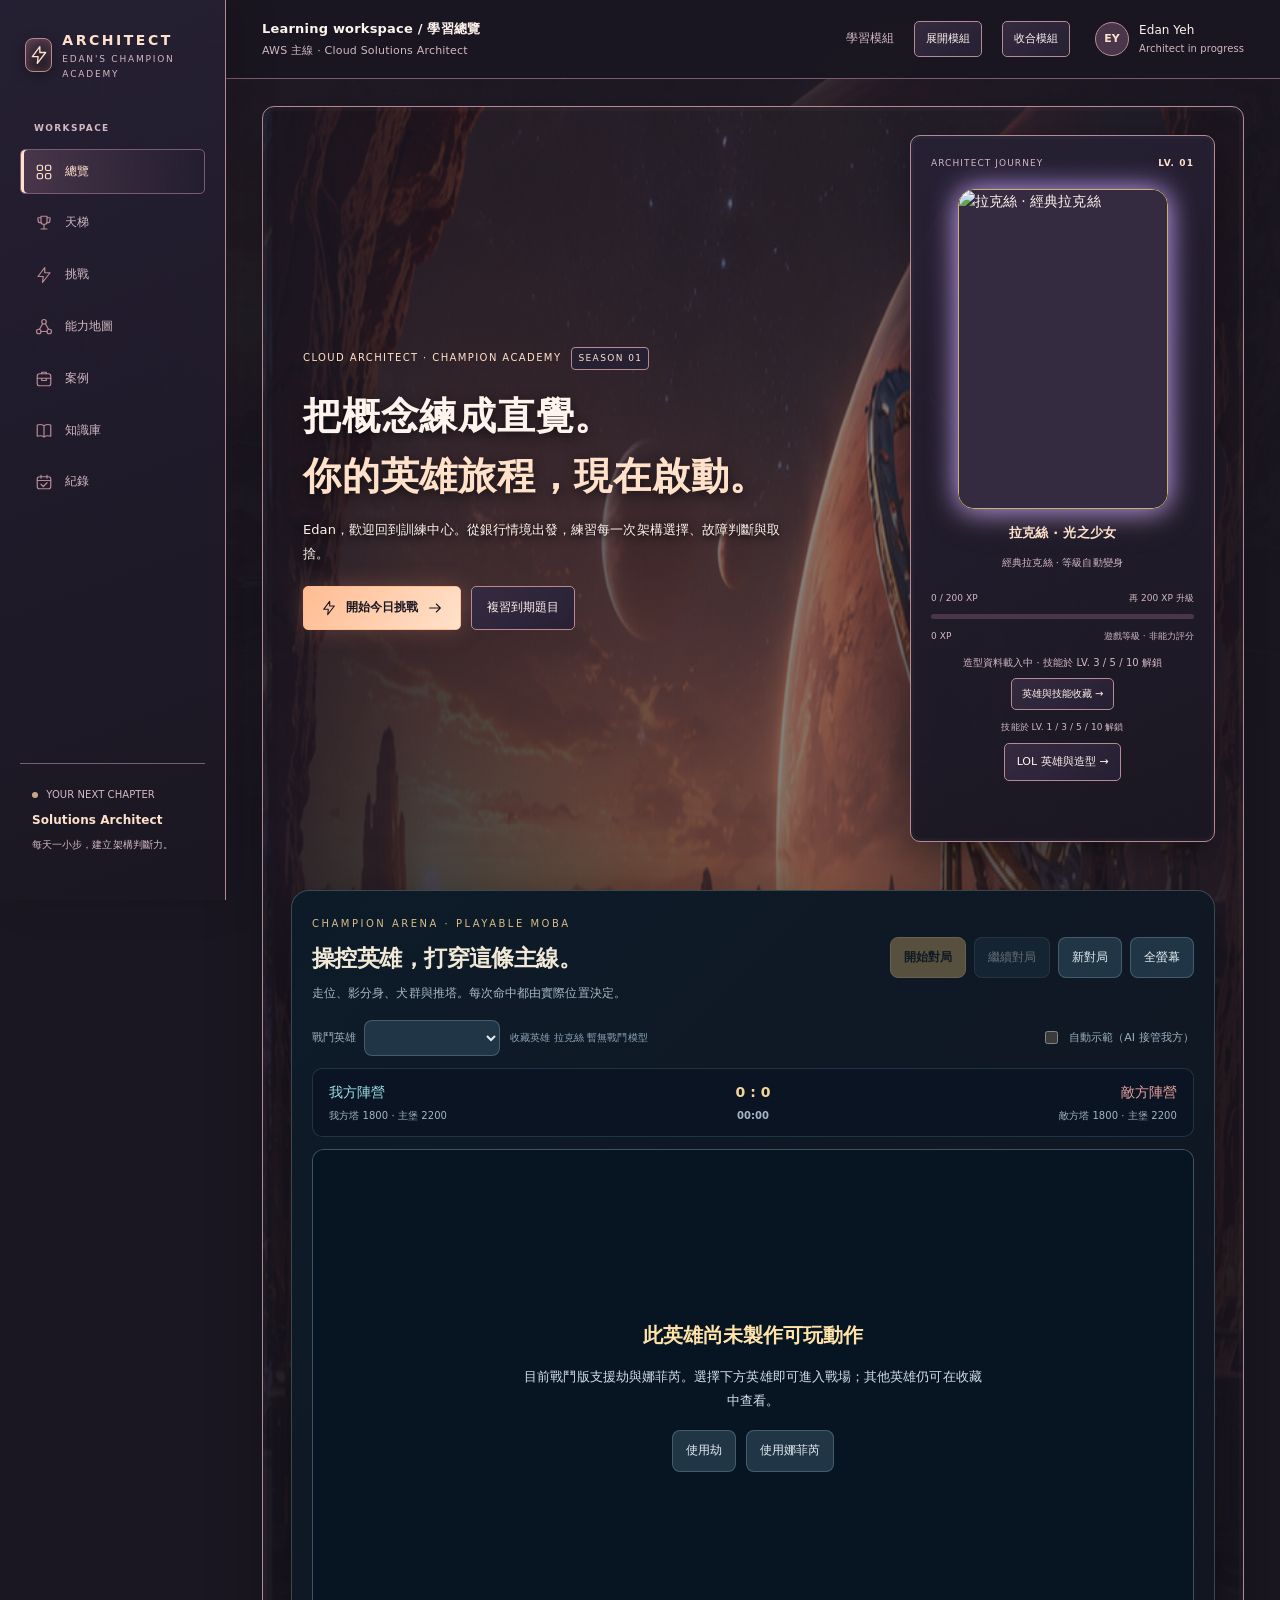
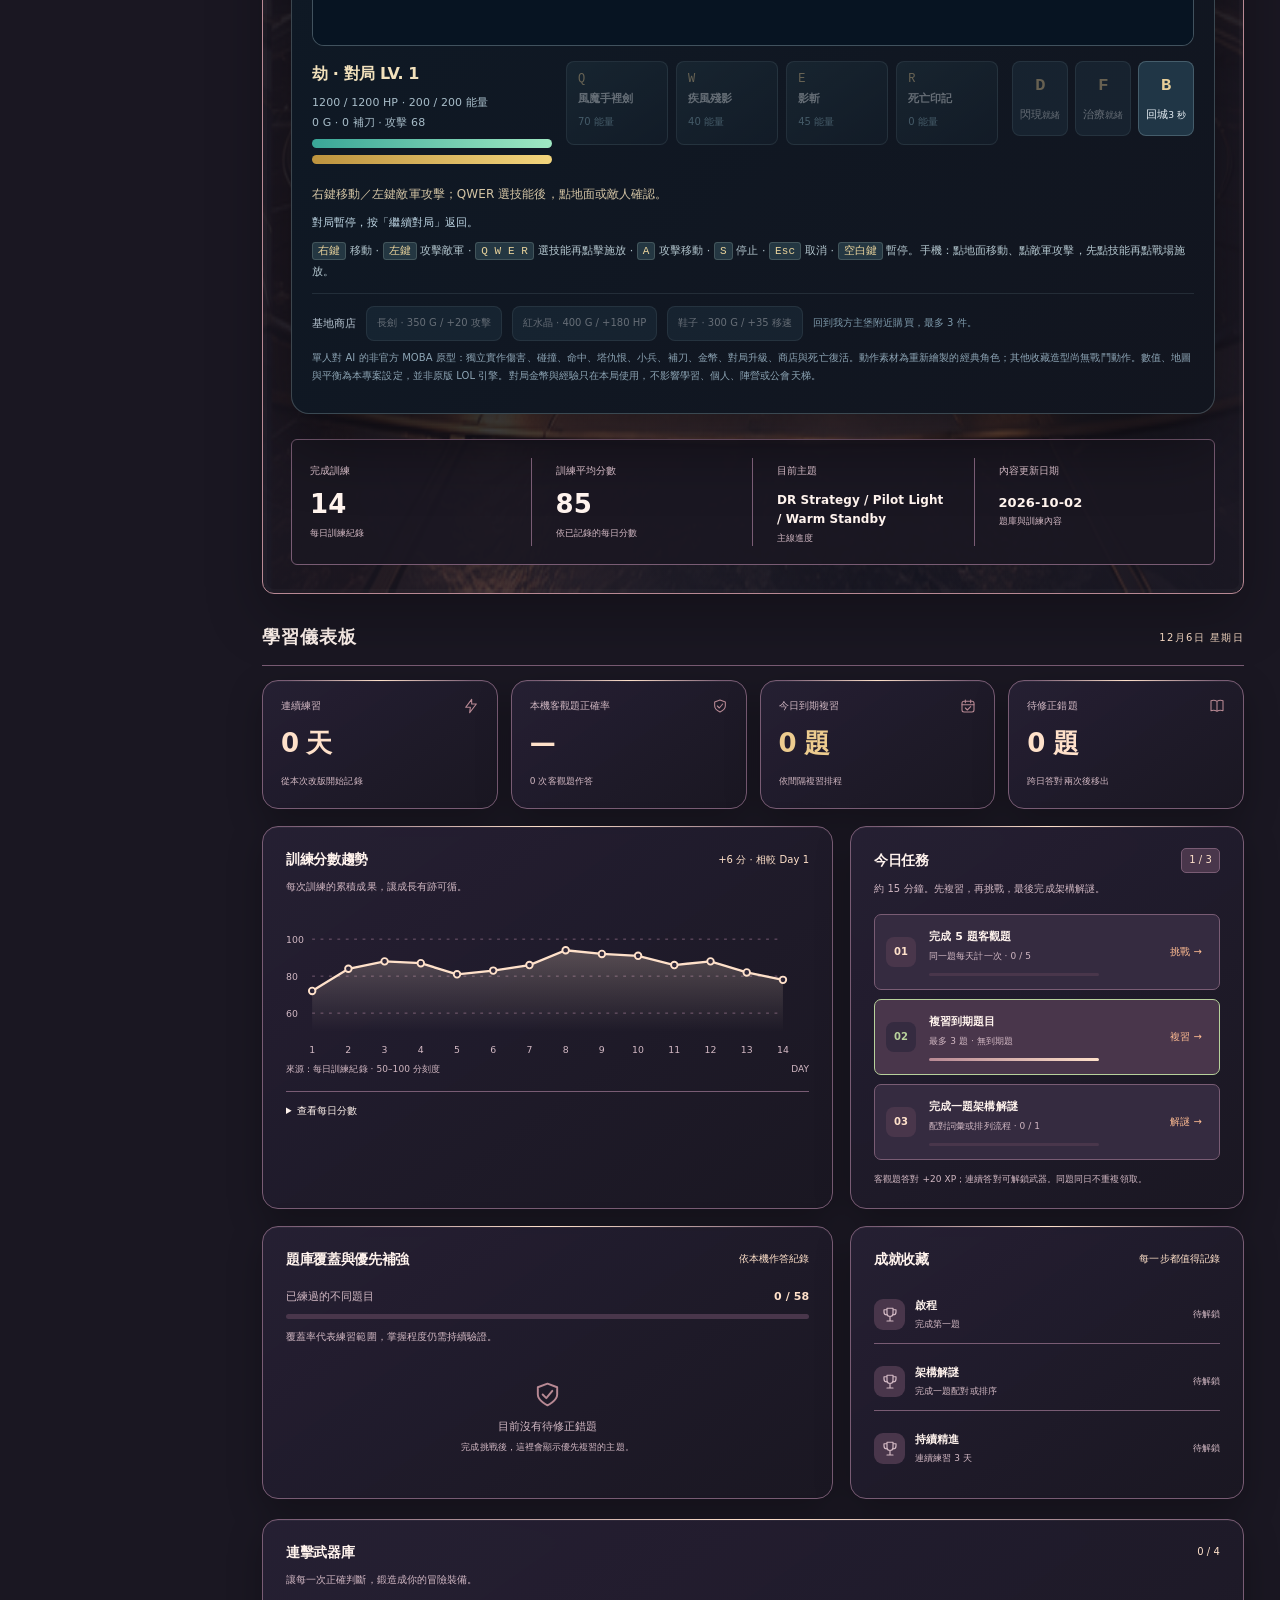
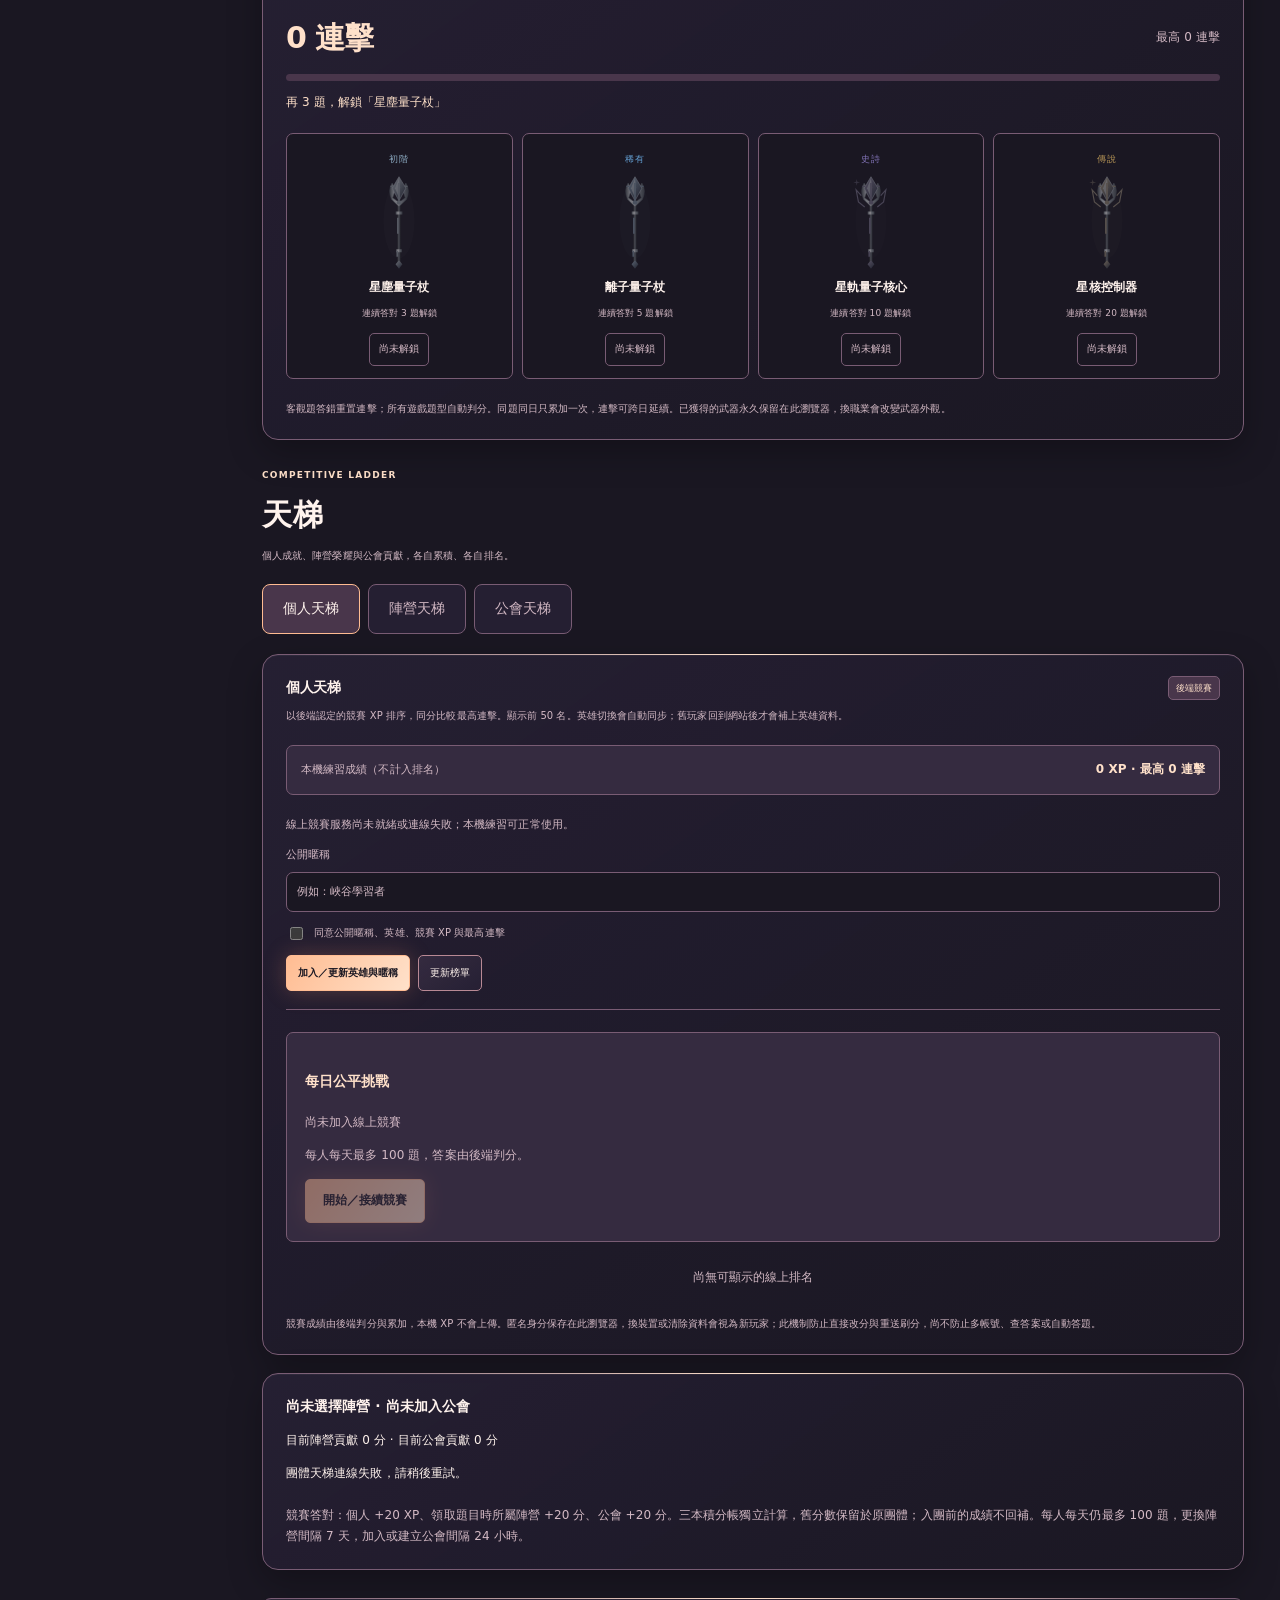
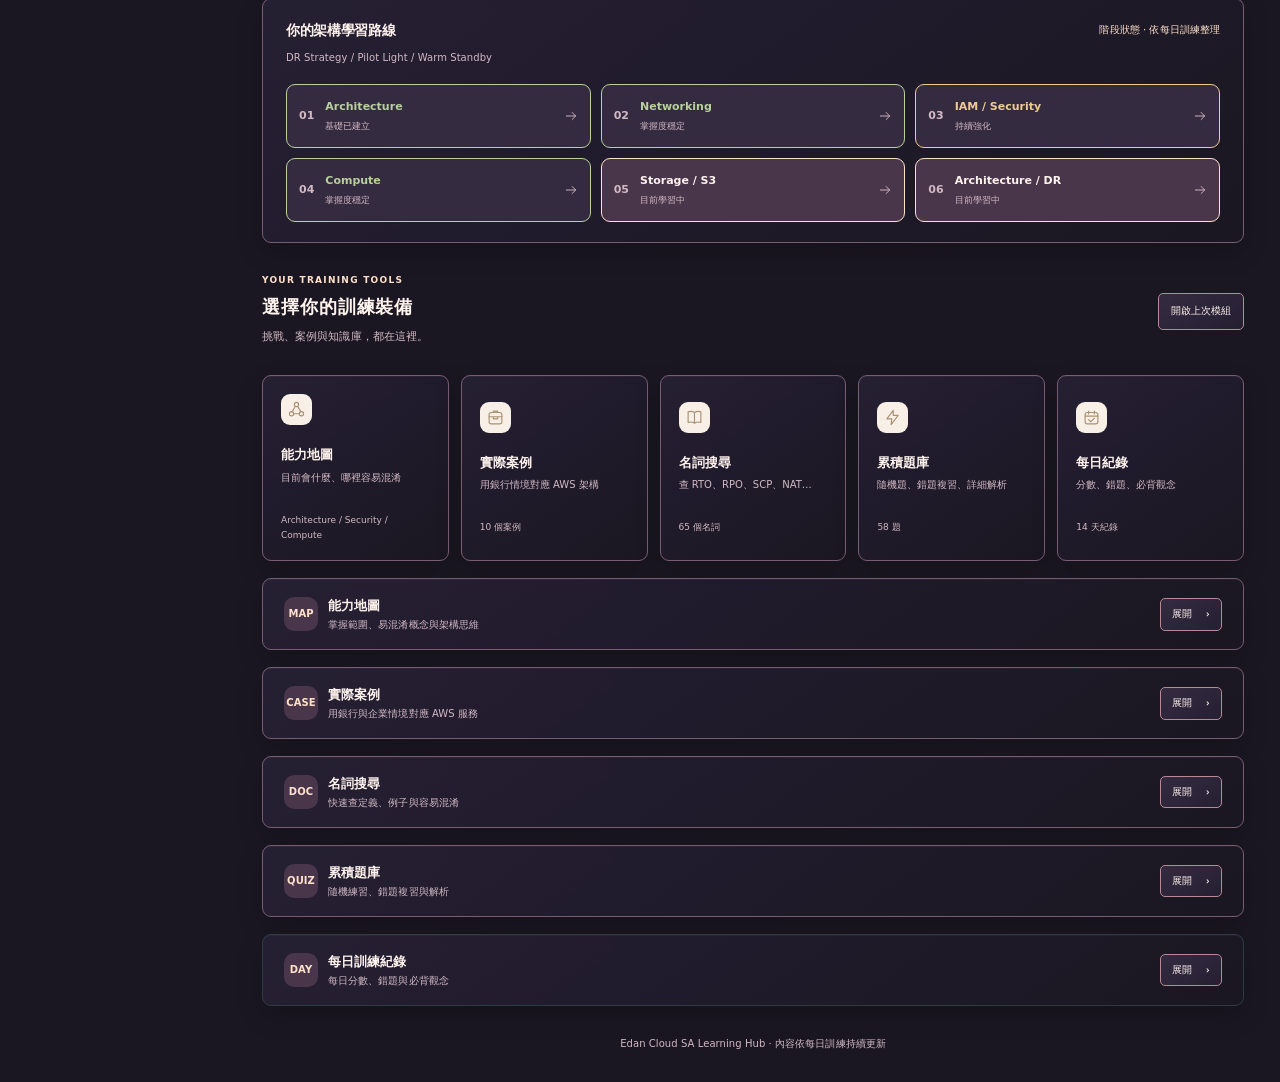
==== index.html @ 67b015b0 "Replace portrait arena with playable sprite MOBA: Zed, Naafiri, aimed skills, waves and towers" ====
<!doctype html>
<html lang="zh-Hant">
<head>
<meta charset="utf-8"><meta name="viewport" content="width=device-width,initial-scale=1">
<meta name="theme-color" content="#edf6ff">
<title>Edan Cloud SA Learning Hub</title>
<meta name="description" content="Edan 的 Cloud Solutions Architect 學習、錯題、必背觀念、能力地圖與進度 Dashboard。">
<link rel="stylesheet" href="styles.css">
<link rel="stylesheet" href="game.css?v=20261001-1">
<link rel="stylesheet" href="blue.css?v=20261002-world-v5">
<link rel="stylesheet" href="arena.css?v=20261001-1">
<link rel="stylesheet" href="drag-quiz.css?v=20261001-2">
<link rel="stylesheet" href="avatar.css?v=20261002-cosmic-v6">
<link rel="stylesheet" href="world-ui.css?v=20261002-cosmic-v6">
<link rel="stylesheet" href="map-relations.css?v=20261002-route-v1">
<link rel="stylesheet" href="teams.css?v=20261002-teams-v1">
<link rel="stylesheet" href="league.css?v=20261003-battle-v1">
<link rel="stylesheet" href="moba.css?v=20261003-play-v1">
</head>
<body>
<aside class="sidebar" aria-label="學習導航">
  <div class="side-brand"><div class="brand-mark" data-icon="quiz"></div><div><b>ARCHITECT</b><small>EDAN'S CHAMPION ACADEMY</small></div></div>
  <div class="side-label">WORKSPACE</div>
  <nav class="side-nav">
    <button class="side-link active" data-section="dashboard"><span data-icon="dashboard"></span><span>總覽</span></button>
    <button class="side-link" data-section="ladder"><span data-icon="trophy"></span><span>天梯</span></button>
    <button class="side-link" data-section="quiz"><span data-icon="quiz"></span><span>挑戰</span></button>
    <button class="side-link" data-section="skill-map"><span data-icon="skill-map"></span><span>能力地圖</span></button>
    <button class="side-link" data-section="examples"><span data-icon="examples"></span><span>案例</span></button>
    <button class="side-link" data-section="glossary"><span data-icon="glossary"></span><span>知識庫</span></button>
    <button class="side-link" data-section="daily"><span data-icon="daily"></span><span>紀錄</span></button>
  </nav>
  <div class="side-bottom"><span><i class="live-dot"></i> YOUR NEXT CHAPTER</span><b>Solutions Architect</b><p>每天一小步，建立架構判斷力。</p></div>
</aside>
<header class="top"><div class="shell"><div class="brand">Learning workspace / 學習總覽<small>AWS 主線 · Cloud Solutions Architect</small></div><div class="nav"><a href="#modules">學習模組</a><button id="expand">展開模組</button><button id="collapse">收合模組</button><div class="top-profile"><span class="avatar">EY</span><div class="profile-name">Edan Yeh<small>Architect in progress</small></div></div></div></div></header>
<main class="shell">
<section class="hero" id="dashboard">
  <div class="hero-main">
    <div><div class="hero-eyebrow">CLOUD ARCHITECT · CHAMPION ACADEMY <span class="season-tag">SEASON 01</span></div><h1>把概念練成直覺。<br><span>你的英雄旅程，現在啟動。</span></h1><p class="hero-copy">Edan，歡迎回到訓練中心。從銀行情境出發，練習每一次架構選擇、故障判斷與取捨。</p><div class="hero-buttons"><button class="primary-action" data-practice="all"><span data-icon="quiz"></span>開始今日挑戰<span data-icon="arrow"></span></button><button class="quiet-action" data-practice="all" data-mode="due">複習到期題目</button></div></div>
    <div class="rank-card"><div class="rank-top"><span>ARCHITECT JOURNEY</span><span class="rank-level" id="game-level">LV. 01</span></div><div class="rank-emblem" data-icon="skill-map"></div><div class="rank-title">Architecture Explorer</div><div class="rank-subtitle">用每一次練習，解鎖下一個等級</div><div class="xp-labels"><span id="game-xp-label">0 / 200 XP</span><span id="game-xp-next">再 200 XP 升級</span></div><div class="xp-meter" id="game-xp-meter" role="progressbar" aria-label="距離下一等級的經驗值" aria-valuemin="0" aria-valuemax="200" aria-valuenow="0"><i id="game-xp-fill"></i></div><div class="rank-foot"><span id="game-xp">0 XP</span><span>遊戲等級 · 非能力評分</span></div></div>
  </div>
  <div class="stats"><div class="stat"><span class="muted">完成訓練</span><b id="completed">-</b><small>每日訓練紀錄</small></div><div class="stat"><span class="muted">訓練平均分數</span><b id="avg">-</b><small>依已記錄的每日分數</small></div><div class="stat"><span class="muted">目前主題</span><b id="track">-</b><small>主線進度</small></div><div class="stat"><span class="muted">內容更新日期</span><b id="updated">-</b><small>題庫與訓練內容</small></div></div><div id="roadmap" class="track"></div>
</section>
<div class="dashboard-heading"><h2>學習儀表板</h2><span id="game-date"></span></div>
<div class="overview-grid">
  <article class="overview-card emphasis"><div class="overview-card-top"><span>連續練習</span><span data-icon="quiz"></span></div><b id="game-streak">0 天</b><small>從本次改版開始記錄</small></article>
  <article class="overview-card"><div class="overview-card-top"><span>本機客觀題正確率</span><span data-icon="shield"></span></div><b id="game-local-accuracy">—</b><small id="game-local-count">0 次客觀題作答</small></article>
  <article class="overview-card warning"><div class="overview-card-top"><span>今日到期複習</span><span data-icon="daily"></span></div><b id="game-due">0 題</b><small>依間隔複習排程</small></article>
  <article class="overview-card"><div class="overview-card-top"><span>待修正錯題</span><span data-icon="glossary"></span></div><b id="game-missed">0 題</b><small>跨日答對兩次後移出</small></article>
</div>
<div class="dashboard-grid">
  <article class="dash-panel"><div class="panel-head"><h3>訓練分數趨勢</h3><small id="game-trend-change"></small></div><p class="panel-sub">每次訓練的累積成果，讓成長有跡可循。</p><div id="game-score-chart"></div><div class="score-source"><span>來源：每日訓練紀錄 · 50–100 分刻度</span><span>DAY</span></div><details id="game-score-table" class="score-table"></details></article>
  <article class="dash-panel"><div class="panel-head"><h3>今日任務</h3><span class="mission-summary" id="mission-complete">0 / 3</span></div><p class="panel-sub">約 15 分鐘。先複習，再挑戰，最後完成架構解謎。</p><div class="mission-list">
    <div class="mission" id="mission-objective"><span class="mission-num">01</span><div><b>完成 5 題客觀題</b><small>同一題每天計一次 · <span id="mission-objective-count">0 / 5</span></small><div class="mission-progress"><i></i></div></div><button class="mission-action" data-practice="all">挑戰 →</button></div>
    <div class="mission" id="mission-review"><span class="mission-num">02</span><div><b>複習到期題目</b><small>最多 3 題 · <span id="mission-review-count">0 / 3</span></small><div class="mission-progress"><i></i></div></div><button class="mission-action" data-practice="all" data-mode="due">複習 →</button></div>
    <div class="mission" id="mission-puzzle"><span class="mission-num">03</span><div><b>完成一題架構解謎</b><small>配對詞彙或排列流程 · <span id="mission-puzzle-count">0 / 1</span></small><div class="mission-progress"><i></i></div></div><button class="mission-action" data-practice="match">解謎 →</button></div>
  </div><p class="mission-footer">客觀題答對 +20 XP；連續答對可解鎖武器。同題同日不重複領取。</p></article>
  <article class="dash-panel"><div class="panel-head"><h3>題庫覆蓋與優先補強</h3><small>依本機作答紀錄</small></div><div class="coverage-row"><span>已練過的不同題目</span><b id="game-coverage">0 / 50</b></div><div class="coverage-track"><i id="game-coverage-fill"></i></div><p class="coverage-note">覆蓋率代表練習範圍，掌握程度仍需持續驗證。</p><div id="game-weakness"></div></article>
  <article class="dash-panel"><div class="panel-head"><h3>成就收藏</h3><small>每一步都值得記錄</small></div><div id="game-badges" class="achievements"></div></article>
</div>
<section class="path-panel"><div class="panel-head"><h3>你的架構學習路線</h3><small>階段狀態 · 依每日訓練整理</small></div><p class="panel-sub" id="game-current-topic"></p><div id="game-domain-path" class="domain-path"></div></section>

<section id="modules" class="module-dashboard">
  <div class="section-kicker">YOUR TRAINING TOOLS</div>
  <div class="module-dashboard-head">
    <div>
      <h2>選擇你的訓練裝備</h2>
      <p class="muted">挑戰、案例與知識庫，都在這裡。</p>
    </div>
    <div class="module-dashboard-actions">
      <button id="open-last-module">開啟上次模組</button>
    </div>
  </div>
  <div class="module-grid">
    <button class="module-card" data-target-module="skill-map">
      <span class="module-code">MAP</span><b>能力地圖</b><small>目前會什麼、哪裡容易混淆</small><span class="module-meta">Architecture / Security / Compute</span>
    </button>
    <button class="module-card" data-target-module="examples">
      <span class="module-code">CASE</span><b>實際案例</b><small>用銀行情境對應 AWS 架構</small><span class="module-meta" id="module-case-count">案例持續累積</span>
    </button>
    <button class="module-card" data-target-module="glossary">
      <span class="module-code">DOC</span><b>名詞搜尋</b><small>查 RTO、RPO、SCP、NAT…</small><span class="module-meta" id="module-glossary-count">Glossary</span>
    </button>
    <button class="module-card" data-target-module="quiz">
      <span class="module-code">QUIZ</span><b>累積題庫</b><small>隨機題、錯題複習、詳細解析</small><span class="module-meta" id="module-quiz-count">題庫</span>
    </button>
    <button class="module-card" data-target-module="daily">
      <span class="module-code">DAY</span><b>每日紀錄</b><small>分數、錯題、必背觀念</small><span class="module-meta" id="module-day-count">學習進度</span>
    </button>
  </div>
</section>

<section id="skill-map" data-module-section="skill-map" class="skill-map-panel">
  <div class="section-kicker">CURRENT SKILL MAP</div>
  <h2>Cloud SA 能力地圖</h2>
  <p class="muted">依 Day 1～目前實際作答結果整理。狀態代表目前學習掌握程度，不是 AWS 證照分數。</p>
  <div id="skill-summary" class="skill-summary"></div>
  <div id="skill-domains" class="skill-domains"></div>

  <h3 class="skill-section-title">目前學習狀態</h3>
  <div id="skill-status-groups" class="skill-status-groups"></div>

  <div class="concept-map">
    <div class="concept-title">目前已能理解的 AWS 架構鏈</div>
    <div id="architecture-flow" class="flow-row"></div>
    <p class="concept-note">圖上的箭頭用來表達架構與責任關係；IAM Role、ASG 等不一定是實際 Network Packet 必經的 Hop。</p>
  </div>

  <div class="concept-map">
    <div class="concept-title">目前正在建立的 Solutions Architect 思考流程</div>
    <div id="thinking-flow" class="flow-row"></div>
  </div>
</section>

<section id="examples" data-module-section="examples" class="examples-panel">
  <div class="section-kicker">REAL-WORLD MAPPING</div>
  <h2>實際案例對照</h2>
  <p class="muted">把 AWS 名詞對應到「銀行放款系統真的在做什麼」，幫你從概念直接聯想到實際情境。</p>
  <div id="example-cases" class="example-cases"></div>
</section>

<section id="glossary" data-module-section="glossary" class="glossary-panel">
  <div class="section-kicker">CLOUD GLOSSARY</div>
  <div class="glossary-head">
    <div>
      <h2>Cloud SA 名詞搜尋</h2>
      <p class="muted">輸入 AWS 名詞、縮寫或中文概念，直接查看定義、銀行實例、容易混淆與相關名詞。</p>
    </div>
    <div class="glossary-count"><span>目前收錄</span><b id="glossary-count">-</b></div>
  </div>
  <div class="glossary-search-wrap">
    <input id="glossary-search" class="glossary-search" placeholder="例如：RTO、RPO、NAT、SCP、Warm-up、Versioning…" autocomplete="off">
    <button id="glossary-clear" class="glossary-clear">清除</button>
  </div>
  <div class="glossary-hints">
    <span>常用：</span>
    <button data-glossary-query="RTO">RTO</button>
    <button data-glossary-query="RPO">RPO</button>
    <button data-glossary-query="NAT Gateway">NAT Gateway</button>
    <button data-glossary-query="IAM Role">IAM Role</button>
    <button data-glossary-query="SCP">SCP</button>
    <button data-glossary-query="Versioning">Versioning</button>
  </div>
  <div id="glossary-results" class="glossary-results"></div>
</section>

<section id="quiz" data-module-section="quiz" class="quiz-panel">
  <div class="section-kicker">PRACTICE QUIZ</div>
  <div class="quiz-top">
    <div>
      <h2>架構挑戰場</h2>
      <p class="muted">從概念辨識到流程判斷。每次練習，都讓判斷更清楚。</p>
    </div>
    <div class="quiz-bank-count"><span>目前題庫</span><b id="quiz-bank-count">-</b></div>
  </div>

  <div class="quiz-stats">
    <div><span>作答次數</span><b id="quiz-attempts">0</b></div>
    <div><span>正確率</span><b id="quiz-accuracy">-</b></div>
    <div><span>錯題數</span><b id="quiz-missed">0</b></div>
    <div><span>本題難度</span><b id="quiz-difficulty">-</b></div>
  </div>

  <div class="quiz-controls">
    <select id="quiz-category" aria-label="選擇題目分類">
      <option value="all">全部主題</option>
    </select>
    <button id="quiz-random" class="quiz-action active">隨機出題</button>
    <button id="quiz-missed-only" class="quiz-action">只練錯題</button>
    <button id="quiz-reset" class="quiz-action secondary">重設本機紀錄</button>
  </div>

  <div id="quiz-card" class="quiz-card">
    <div class="quiz-meta"><span id="quiz-category-label"></span><span id="quiz-number"></span></div>
    <h3 id="quiz-question">載入題目中…</h3>
    <div id="quiz-options" class="quiz-options"></div>
    <div id="quiz-result" class="quiz-result"></div>
    <div class="quiz-footer">
      <button id="quiz-next" class="quiz-next" disabled>下一題</button>
    </div>
  </div>
  <p class="quiz-device-note">答題紀錄目前儲存在這台裝置的瀏覽器；換手機或電腦時題庫相同，但作答紀錄不會同步。</p>
</section>

<section id="daily" data-module-section="daily">
  <div class="daily-title">
    <div>
      <div class="section-kicker">DAILY TRAINING</div>
      <h2>每日訓練紀錄</h2>
    </div>
  </div>
  <div class="toolbar"><input id="search" class="search" placeholder="搜尋：IAM、NAT、S3、Warm-up…"><div class="filter"><button class="active" data-filter="all">全部</button><button data-filter="mistakes">只看錯題</button><button data-filter="mastered">已掌握</button></div></div>
  <section id="days" class="days"></section><div id="empty" class="empty">找不到符合條件的內容。</div>
</section>
</main>
<footer class="footer shell">Edan Cloud SA Learning Hub · 內容依每日訓練持續更新</footer>
<div id="game-feedback" class="game-feedback"></div>
<script src="data.js"></script><script src="drag-quiz.js?v=20261002-competition-lock"></script><script src="app.js?v=20261001-daily-controls"></script><script src="game-ui.js?v=20261002-cosmic-v6"></script><script src="avatar.js?v=20261003-battle-v1"></script><script src="blue-ui.js?v=20261002-cosmic-v6"></script>
<script src="ranking-config.js?v=20261002-supabase"></script><script src="arena.js?v=20261003-hero-sync-v2"></script>
<script src="map-relations.js?v=20261002-cosmic-v6"></script>
<script src="teams.js?v=20261002-teams-v1"></script>
<script src="moba.js?v=20261003-play-v1"></script>
<script src="league.js?v=20261003-play-v1"></script>
</body></html>
---- styles.css ----
:root{
  --bg:#07111f;--panel:#0f1b2d;--panel2:#142238;--line:#243653;--text:#edf4ff;--muted:#9fb0c8;
  --accent:#7aa7ff;--good:#70d6a4;--warn:#ffd27d;--bad:#ff8f8f;--chip:#1b2b45;--shadow:0 16px 45px rgba(0,0,0,.28)
}
*{box-sizing:border-box}html{scroll-behavior:smooth}body{margin:0;background:radial-gradient(circle at 85% 0,#10284a 0,transparent 30%),linear-gradient(180deg,#07111f,#091524 55%,#07111f);color:var(--text);font-family:Inter,system-ui,-apple-system,BlinkMacSystemFont,"Segoe UI","Noto Sans TC","Microsoft JhengHei",sans-serif;line-height:1.65}
a{color:inherit}.shell{max-width:1180px;margin:auto;padding:0 20px}.top{position:sticky;top:0;z-index:20;background:rgba(7,17,31,.82);backdrop-filter:blur(16px);border-bottom:1px solid rgba(255,255,255,.07)}.top .shell{display:flex;align-items:center;justify-content:space-between;gap:18px;padding-top:12px;padding-bottom:12px}.brand{font-weight:850;letter-spacing:.2px}.brand small{display:block;color:var(--muted);font-weight:500}.nav{display:flex;gap:10px;flex-wrap:wrap;align-items:center}.nav a{color:var(--muted);text-decoration:none;font-size:14px}.nav a:hover{color:var(--text)}.nav button,.filter button{border:1px solid var(--line);background:var(--panel);color:var(--text);padding:8px 11px;border-radius:10px;cursor:pointer}.nav button:hover,.filter button:hover{border-color:#46658f}.hero{margin-top:30px;padding:28px;border:1px solid var(--line);border-radius:24px;background:linear-gradient(135deg,rgba(122,167,255,.10),transparent 45%),var(--panel);box-shadow:var(--shadow)}h1{margin:0;font-size:clamp(30px,5vw,48px);line-height:1.1}h2{margin:0 0 12px;font-size:24px}h3{margin:0 0 8px;font-size:17px}.muted{color:var(--muted)}.stats{display:grid;grid-template-columns:repeat(4,1fr);gap:14px;margin-top:22px}.stat{padding:16px;border:1px solid var(--line);border-radius:16px;background:var(--panel2)}.stat b{display:block;font-size:26px}.toolbar{display:flex;gap:12px;align-items:center;justify-content:space-between;margin:18px 0 14px;flex-wrap:wrap}.search{flex:1;min-width:240px;background:var(--panel);color:var(--text);border:1px solid var(--line);border-radius:12px;padding:11px 13px}.filter{display:flex;gap:8px;flex-wrap:wrap}.filter button.active{background:#24426f;border-color:#5f8cd0}.days{display:grid;gap:16px}.day{border:1px solid var(--line);border-radius:20px;background:var(--panel);overflow:hidden;box-shadow:var(--shadow)}.day-head{display:grid;grid-template-columns:86px 1fr auto;gap:14px;align-items:center;padding:18px 20px;cursor:pointer}.day-num{font-size:14px;color:var(--muted)}.day-num b{display:block;color:var(--text);font-size:25px}.score{font-weight:850;font-size:20px}.score.high{color:var(--good)}.score.mid{color:var(--warn)}.day-body{display:none;padding:0 20px 22px}.day.open .day-body{display:block}.chips{display:flex;gap:8px;flex-wrap:wrap;margin:8px 0 16px}.chip{padding:4px 9px;border-radius:999px;background:var(--chip);color:#cbd8ec;font-size:12px}.section-grid{display:grid;grid-template-columns:1fr 1fr;gap:14px}.box{padding:16px;border-radius:14px;border:1px solid var(--line);background:var(--panel2)}.box.good{border-left:4px solid var(--good)}.box.bad{border-left:4px solid var(--bad)}.memory{margin-top:14px;padding:14px;border-radius:14px;border:1px dashed #496a9a;background:#0a1524}.memory ul{margin:8px 0 0;padding-left:20px}.correction{display:grid;grid-template-columns:1fr 1.35fr;gap:12px;margin:12px 0}.track{display:flex;gap:7px;flex-wrap:wrap;margin-top:12px}.track span{font-size:12px;color:#b8c6da;border:1px solid var(--line);padding:5px 8px;border-radius:999px}.track span.done{background:#173828;border-color:#2e6949;color:#b9f2d5}.footer{color:var(--muted);font-size:13px;text-align:center;padding:34px 0 50px}.empty{display:none;padding:30px;text-align:center;color:var(--muted)}
.section-kicker{font-size:12px;letter-spacing:.16em;color:#7aa7ff;font-weight:800;margin-bottom:6px}.skill-map-panel{margin-top:24px;padding:26px;border:1px solid var(--line);border-radius:24px;background:linear-gradient(135deg,rgba(112,214,164,.06),transparent 34%),var(--panel);box-shadow:var(--shadow)}.skill-summary{display:grid;grid-template-columns:repeat(4,1fr);gap:12px;margin:20px 0}.skill-summary-card{padding:15px;border:1px solid var(--line);border-radius:15px;background:var(--panel2)}.skill-summary-card span{display:block;font-size:12px;color:var(--muted)}.skill-summary-card b{display:block;margin-top:4px;font-size:19px}.skill-domains{display:grid;grid-template-columns:repeat(2,minmax(0,1fr));gap:14px}.skill-domain{padding:18px;border:1px solid var(--line);border-radius:17px;background:#111f33}.skill-domain-head{display:flex;align-items:flex-start;justify-content:space-between;gap:12px;margin-bottom:10px}.skill-domain h3{margin:0}.skill-domain ul,.skill-state-card ul{margin:8px 0 0;padding-left:20px}.skill-domain li,.skill-state-card li{margin:5px 0}.status-pill{display:inline-block;white-space:nowrap;padding:4px 9px;border-radius:999px;font-size:11px;font-weight:800}.status-stable{background:#173828;border:1px solid #2e6949;color:#b9f2d5}.status-strengthen{background:#40351b;border:1px solid #725d28;color:#ffe2a6}.status-current{background:#243f68;border:1px solid #567eb9;color:#dce9ff}.status-next{background:#1b2b45;border:1px solid #334d73;color:#c6d6ee}.skill-section-title{margin-top:24px}.skill-status-groups{display:grid;grid-template-columns:repeat(3,1fr);gap:14px}.skill-state-card{padding:16px;border-radius:16px;background:#0b1728;border:1px solid var(--line)}.skill-state-card.mastered{border-top:3px solid var(--good)}.skill-state-card.confused{border-top:3px solid var(--warn)}.skill-state-card.upcoming{border-top:3px solid var(--accent)}.concept-map{margin-top:18px;padding:17px;border:1px dashed #496a9a;border-radius:16px;background:#0a1524}.concept-title{font-weight:800}.flow-row{display:flex;align-items:center;gap:7px;flex-wrap:wrap;margin-top:12px}.flow-node{padding:7px 10px;border:1px solid #29456c;border-radius:10px;background:#162741;font-size:13px}.flow-node.done{background:#173828;border-color:#2e6949;color:#b9f2d5}.flow-node.current{background:#2b3f66;border-color:#6085bd}.flow-arrow{color:#70849f}.concept-note{color:var(--muted);font-size:12px;margin:11px 0 0}.daily-title{margin-top:30px}
@media(max-width:800px){.stats,.skill-summary{grid-template-columns:repeat(2,1fr)}.section-grid,.correction,.skill-domains,.skill-status-groups{grid-template-columns:1fr}.day-head{grid-template-columns:70px 1fr}.score{grid-column:2;justify-self:start}.nav a,.nav button{display:none}.hero,.skill-map-panel{padding:20px}.skill-domain-head{flex-direction:column}.flow-arrow{transform:rotate(90deg)}}
.examples-panel{margin-top:24px;padding:26px;border:1px solid var(--line);border-radius:24px;background:linear-gradient(135deg,rgba(122,167,255,.07),transparent 34%),var(--panel);box-shadow:var(--shadow)}
.example-cases{display:grid;gap:16px;margin-top:18px}
.example-card{border:1px solid var(--line);border-radius:18px;background:#0d192a;overflow:hidden}
.example-head{display:flex;justify-content:space-between;gap:14px;align-items:flex-start;padding:18px 18px 12px}
.example-head h3{margin:0;font-size:19px}
.example-head .tag{font-size:11px;font-weight:800;letter-spacing:.04em;padding:4px 8px;border-radius:999px;background:#1c3151;border:1px solid #37547c;color:#cfe0ff;white-space:nowrap}
.example-desc{padding:0 18px 14px;color:var(--muted)}
.example-flow{display:flex;align-items:stretch;gap:8px;flex-wrap:wrap;padding:0 18px 16px}
.example-step{min-width:128px;flex:1 1 150px;padding:12px;border-radius:12px;background:#142238;border:1px solid #29415f}
.example-step .aws{display:block;font-weight:800;color:#fff;margin-bottom:3px}
.example-step .real{display:block;font-size:12px;color:#aebed5}
.example-arrow{align-self:center;color:#6f84a3;font-weight:900}
.example-note{margin:0 18px 18px;padding:12px 14px;border-left:3px solid var(--accent);background:#0a1524;border-radius:10px}
.example-note b{color:#cfe0ff}
.example-compare{display:grid;grid-template-columns:1fr 1fr;gap:10px;padding:0 18px 18px}
.example-compare>div{padding:12px;border-radius:12px;background:#101e31;border:1px solid var(--line)}
@media(max-width:800px){
  .examples-panel{padding:20px}
  .example-flow{display:grid;grid-template-columns:1fr}
  .example-arrow{transform:rotate(90deg);justify-self:center}
  .example-compare{grid-template-columns:1fr}
}

.quiz-panel{margin-top:24px;padding:26px;border:1px solid var(--line);border-radius:24px;background:linear-gradient(135deg,rgba(255,210,125,.07),transparent 35%),var(--panel);box-shadow:var(--shadow)}
.quiz-top{display:flex;justify-content:space-between;gap:18px;align-items:flex-start}.quiz-bank-count{min-width:120px;padding:12px 14px;border-radius:14px;border:1px solid var(--line);background:var(--panel2);text-align:right}.quiz-bank-count span{display:block;font-size:12px;color:var(--muted)}.quiz-bank-count b{display:block;font-size:24px}
.quiz-stats{display:grid;grid-template-columns:repeat(4,1fr);gap:12px;margin:18px 0}.quiz-stats>div{padding:13px 14px;border:1px solid var(--line);border-radius:14px;background:#101e31}.quiz-stats span{display:block;font-size:12px;color:var(--muted)}.quiz-stats b{display:block;font-size:20px;margin-top:2px}
.quiz-controls{display:flex;gap:9px;flex-wrap:wrap;margin-bottom:14px}.quiz-controls select,.quiz-action{border:1px solid var(--line);background:#0c1829;color:var(--text);padding:9px 11px;border-radius:10px}.quiz-action{cursor:pointer}.quiz-action.active{background:#24426f;border-color:#5f8cd0}.quiz-action.secondary{color:var(--muted)}
.quiz-card{padding:20px;border:1px solid var(--line);border-radius:18px;background:#0b1728}.quiz-meta{display:flex;justify-content:space-between;gap:12px;color:var(--muted);font-size:12px;margin-bottom:8px}.quiz-card h3{font-size:20px;line-height:1.55;margin-bottom:16px}
.quiz-options{display:grid;gap:10px}.quiz-option{width:100%;text-align:left;padding:13px 14px;border:1px solid #2a405f;background:#122239;color:var(--text);border-radius:12px;cursor:pointer;line-height:1.45}.quiz-option:hover:not(:disabled){border-color:#5c83bc;background:#172b47}.quiz-option:disabled{cursor:default}.quiz-option.correct{border-color:#42966a;background:#153729}.quiz-option.wrong{border-color:#a75252;background:#3c1f25}.quiz-option .letter{display:inline-block;width:24px;font-weight:800;color:#8fb6ef}
.quiz-result{display:none;margin-top:16px;padding:16px;border-radius:14px;border:1px solid var(--line);background:#0f1e31}.quiz-result.show{display:block}.quiz-result.correct{border-left:4px solid var(--good)}.quiz-result.wrong{border-left:4px solid var(--bad)}.quiz-result-title{font-weight:900;margin-bottom:7px}.quiz-result p{margin:5px 0}.quiz-explain{color:#c5d3e6}.quiz-footer{display:flex;justify-content:flex-end;margin-top:14px}.quiz-next{border:0;border-radius:10px;padding:10px 16px;background:#3765a6;color:#fff;font-weight:800;cursor:pointer}.quiz-next:disabled{opacity:.4;cursor:not-allowed}.quiz-device-note{margin:12px 0 0;color:var(--muted);font-size:12px}
@media(max-width:800px){.quiz-panel{padding:20px}.quiz-top{flex-direction:column}.quiz-bank-count{text-align:left}.quiz-stats{grid-template-columns:repeat(2,1fr)}}

.glossary-panel{margin-top:24px;padding:26px;border:1px solid var(--line);border-radius:24px;background:linear-gradient(135deg,rgba(112,214,164,.06),transparent 35%),var(--panel);box-shadow:var(--shadow)}
.glossary-head{display:flex;align-items:flex-start;justify-content:space-between;gap:18px}.glossary-count{min-width:120px;padding:12px 14px;border:1px solid var(--line);border-radius:14px;background:var(--panel2);text-align:right}.glossary-count span{display:block;color:var(--muted);font-size:12px}.glossary-count b{display:block;font-size:24px}
.glossary-search-wrap{display:flex;gap:9px;margin-top:18px}.glossary-search{flex:1;min-width:0;padding:13px 14px;border:1px solid #355172;border-radius:12px;background:#0b1728;color:var(--text);font-size:15px}.glossary-search:focus{outline:none;border-color:#6d9de1;box-shadow:0 0 0 3px rgba(122,167,255,.10)}.glossary-clear{padding:10px 14px;border:1px solid var(--line);border-radius:10px;background:#142238;color:var(--muted);cursor:pointer}
.glossary-hints{display:flex;align-items:center;gap:7px;flex-wrap:wrap;margin:12px 0 16px;color:var(--muted);font-size:12px}.glossary-hints button{border:1px solid #2b4567;border-radius:999px;background:#13243b;color:#c9d8ec;padding:5px 9px;cursor:pointer}.glossary-hints button:hover{border-color:#5f8bc5}
.glossary-results{display:grid;gap:12px}.glossary-empty{padding:24px;text-align:center;border:1px dashed var(--line);border-radius:14px;color:var(--muted)}
.glossary-card{padding:17px;border:1px solid var(--line);border-radius:16px;background:#0b1728}.glossary-title-row{display:flex;justify-content:space-between;align-items:flex-start;gap:12px}.glossary-title{font-size:19px;font-weight:900}.glossary-full{color:#9fb5d1;font-size:13px;margin-top:1px}.glossary-category{white-space:nowrap;font-size:11px;padding:4px 8px;border-radius:999px;background:#1c3151;border:1px solid #37547c;color:#cfe0ff}.glossary-definition{margin-top:10px;font-size:15px}.glossary-grid{display:grid;grid-template-columns:1fr 1fr;gap:10px;margin-top:13px}.glossary-box{padding:12px 13px;border:1px solid #233b59;border-radius:12px;background:#101e31}.glossary-box b{display:block;margin-bottom:4px;color:#dce8f7}.glossary-related{display:flex;gap:6px;flex-wrap:wrap;margin-top:11px}.glossary-related span{font-size:11px;padding:4px 7px;border-radius:999px;background:#172942;color:#b8c9de}.glossary-alias{margin-top:8px;color:#7f93ad;font-size:11px}
@media(max-width:800px){.glossary-panel{padding:20px}.glossary-head{flex-direction:column}.glossary-count{text-align:left}.glossary-grid{grid-template-columns:1fr}.glossary-search-wrap{align-items:stretch}}

/* ===== Dashboard navigation / collapsible modules ===== */
.module-dashboard{margin-top:24px;padding:24px;border:1px solid var(--line);border-radius:24px;background:linear-gradient(135deg,rgba(122,167,255,.07),rgba(112,214,164,.035) 50%,transparent),#0d192a;box-shadow:var(--shadow)}
.module-dashboard-head{display:flex;justify-content:space-between;gap:18px;align-items:flex-start}.module-dashboard-head h2{margin-bottom:4px}.module-dashboard-actions button{border:1px solid #37547c;border-radius:10px;background:#142742;color:#d7e5f8;padding:9px 12px;cursor:pointer}
.module-grid{display:grid;grid-template-columns:repeat(5,minmax(0,1fr));gap:12px;margin-top:18px}
.module-card{position:relative;min-height:152px;text-align:left;padding:17px;border:1px solid #263c59;border-radius:17px;background:linear-gradient(160deg,#14243a,#0d1929);color:var(--text);cursor:pointer;transition:transform .18s ease,border-color .18s ease,background .18s ease,box-shadow .18s ease}
.module-card:hover{transform:translateY(-2px);border-color:#5a81b7;background:linear-gradient(160deg,#172c49,#101e31);box-shadow:0 14px 30px rgba(0,0,0,.2)}
.module-card.active{border-color:#70a0e2;box-shadow:inset 0 0 0 1px rgba(122,167,255,.22),0 14px 30px rgba(0,0,0,.18)}
.module-card .module-code{display:inline-block;margin-bottom:18px;padding:4px 7px;border-radius:7px;background:#1c3355;border:1px solid #365986;color:#91b8f0;font-size:10px;font-weight:900;letter-spacing:.09em}
.module-card b{display:block;font-size:17px;margin-bottom:5px}.module-card small{display:block;min-height:42px;color:#a6b7ce;line-height:1.45}.module-meta{display:block;margin-top:10px;color:#738ba9;font-size:10px;text-transform:none}

[data-module-section]{position:relative;overflow:hidden;transition:border-color .2s ease}
.module-togglebar{display:flex;justify-content:space-between;align-items:center;gap:14px;margin:-8px -8px 18px;padding:10px 12px;border-radius:14px;background:#0b1727;border:1px solid rgba(255,255,255,.055)}
.module-togglebar-left{display:flex;align-items:center;gap:10px;min-width:0}.module-togglemark{width:34px;height:34px;display:grid;place-items:center;border-radius:10px;background:#172b47;border:1px solid #294867;color:#9dc0ed;font-weight:900;font-size:11px}.module-togglecopy{min-width:0}.module-togglecopy b{display:block;font-size:15px}.module-togglecopy span{display:block;color:var(--muted);font-size:11px;white-space:nowrap;overflow:hidden;text-overflow:ellipsis}
.module-togglebtn{border:1px solid #2c4565;background:#13243a;color:#cbd9eb;border-radius:9px;padding:7px 11px;cursor:pointer;white-space:nowrap}.module-togglebtn .chev{display:inline-block;margin-left:6px;transition:transform .18s ease}.module-collapsed .module-togglebtn .chev{transform:rotate(-90deg)}
.module-content{display:block}.module-collapsed>.module-content{display:none}
.module-collapsed{padding-bottom:12px!important}
.module-collapsed .module-togglebar{margin-bottom:0}
.module-focus{animation:moduleGlow 1.25s ease}
@keyframes moduleGlow{0%{box-shadow:0 0 0 0 rgba(122,167,255,.38)}100%{box-shadow:0 0 0 18px rgba(122,167,255,0)}}
.back-top{position:fixed;right:20px;bottom:20px;width:42px;height:42px;border-radius:50%;border:1px solid #3b5578;background:rgba(13,25,42,.92);color:#dce8f7;cursor:pointer;display:none;place-items:center;z-index:30;box-shadow:0 10px 25px rgba(0,0,0,.3)}.back-top.show{display:grid}

@media(max-width:1050px){.module-grid{grid-template-columns:repeat(3,1fr)}}
@media(max-width:700px){
  .module-dashboard{padding:18px}.module-dashboard-head{flex-direction:column}.module-grid{grid-template-columns:1fr 1fr}.module-card{min-height:138px;padding:14px}
  .module-card small{min-height:0}.module-togglebar{align-items:flex-start}.module-togglecopy span{white-space:normal}.module-togglebtn{padding:7px 9px}
}
@media(max-width:430px){.module-grid{grid-template-columns:1fr}.module-card{min-height:auto}.module-card small{min-height:auto}.module-meta{margin-top:7px}}
---- game.css ----
/* Architect Arcade — restrained game cues, operational dashboard hierarchy. */
:root{--bg:#0b1116;--panel:#121b22;--panel2:#19242c;--line:#29363e;--text:#eef4f3;--muted:#94a6ad;--accent:#91e7c0;--good:#91e7c0;--warn:#efcb89;--bad:#f28d96;--chip:#203139;--shadow:0 12px 36px #00000016}
body{background:#0b1116;font-size:14px;letter-spacing:.005em}
button,input,select,textarea{font:inherit}button,a,input,select,textarea{touch-action:manipulation}button{transition:background .2s,border-color .2s,transform .2s}button:focus-visible,a:focus-visible,input:focus-visible,select:focus-visible,textarea:focus-visible{outline:2px solid #a7efd0;outline-offset:4px}svg{display:block}h1,h2,h3{letter-spacing:-.025em}button:disabled{cursor:default}
.shell{max-width:1390px;padding:0 36px;margin:0 auto}body>main.shell,body>.footer{margin-left:226px}.top{margin-left:226px;background:#0b1116e8;border-color:#223038}.top .shell{min-height:78px;padding-top:12px;padding-bottom:12px}.brand{font-size:13px;font-weight:600;color:#aebcc0}.brand small{font-size:11px;margin-top:2px;color:#647b86}.nav{gap:20px}.nav button{font-size:11px;color:#91a4ab;background:transparent;border-color:#27353d}.nav a{font-size:12px}.top-profile{display:flex;align-items:center;gap:10px;margin-left:5px}.avatar{display:grid;place-items:center;width:34px;height:34px;border-radius:50%;background:#273c39;color:#b5efd5;font-weight:700;font-size:11px}.profile-name{font-size:12px;color:#e7efee}.profile-name small{display:block;font-size:10px;color:#7d929a}
.sidebar{position:fixed;left:0;top:0;bottom:0;width:226px;background:#10181e;border-right:1px solid #253139;padding:29px 20px;z-index:40;display:flex;flex-direction:column}.side-brand{display:flex;gap:10px;align-items:center;margin:0 5px 39px}.brand-mark{width:34px;height:34px;border-radius:10px;background:#a7efd0;display:grid;place-items:center;color:#152b23;box-shadow:0 0 24px #7edcaf12}.brand-mark svg{width:20px;height:20px}.side-brand b{display:block;font-size:14px;letter-spacing:.015em}.side-brand small{display:block;font-size:9px;letter-spacing:.2em;color:#849aa3}.side-label{font-size:9px;letter-spacing:.15em;color:#5f7985;font-weight:700;margin:0 14px 13px}.side-nav{display:grid;gap:6px}.side-link{display:flex;align-items:center;gap:12px;width:100%;background:transparent;border:1px solid transparent;border-radius:9px;color:#9db0b7;padding:12px 14px;text-align:left;font-size:12px;cursor:pointer}.side-link svg{width:18px;height:18px}.side-link.active{color:#adf0d2;background:#1b2d2b;border-color:#2d4840}.side-link:hover{background:#1a262d;color:#dfeae8}.side-bottom{margin-top:auto;padding:18px 12px;border-top:1px solid #29343b}.side-bottom span{font-size:10px;color:#7d949d}.side-bottom b{display:block;font-size:12px;margin:6px 0}.side-bottom p{margin:0;color:#637c87;font-size:10px}.side-bottom .live-dot{margin-right:5px}
.hero{position:relative;overflow:hidden;margin-top:27px;padding:29px 32px 27px;border-radius:18px;background:radial-gradient(ellipse at 88% 70%,#2a51443b,transparent 52%),linear-gradient(120deg,#172329,#141f26);border:1px solid #30433e;box-shadow:none}.hero-main{display:grid;grid-template-columns:1.4fr 1fr;align-items:center;gap:30px}.hero-eyebrow{font-size:10px;letter-spacing:.16em;color:#95b9ac;margin-bottom:16px;display:flex;gap:10px;align-items:center}.hero-eyebrow .season-tag{border:1px solid #3e554d;border-radius:4px;padding:3px 6px;color:#a8cfbb;font-size:9px}.hero h1{font-size:clamp(28px,3vw,40px);line-height:1.32;margin-bottom:10px;font-weight:680}.hero h1 span{color:#a3eac8}.hero-copy{max-width:440px;color:#9aaeb4;font-size:12px;line-height:1.8}.hero-buttons{display:flex;gap:10px;align-items:center;margin-top:21px}.primary-action{background:#a3eac8;border:1px solid #a3eac8;border-radius:8px;padding:11px 17px;color:#152b23;font-weight:750;font-size:12px;cursor:pointer;display:inline-flex;align-items:center;gap:9px}.primary-action svg{width:16px;height:16px}.primary-action:hover{background:#b9f6da;transform:translateY(-1px)}.quiet-action{background:transparent;border:1px solid #425b55;border-radius:8px;padding:11px 15px;color:#c3ddd1;font-size:12px;cursor:pointer}.quiet-action:hover{background:#263b33}
.rank-card{position:relative;justify-self:end;width:100%;max-width:305px;padding:20px;border:1px solid #3a534d;border-radius:14px;background:linear-gradient(135deg,#233a354d,#11262355)}.rank-top{display:flex;justify-content:space-between;align-items:center;font-size:9px;letter-spacing:.12em;color:#9caeac}.rank-emblem{position:relative;width:72px;height:72px;margin:21px auto 14px;display:grid;place-items:center;background:#88d9b820;clip-path:polygon(25% 0,75% 0,100% 50%,75% 100%,25% 100%,0 50%)}.rank-emblem svg{height:38px;width:38px;color:#acf2d3}.rank-title{text-align:center;font-size:13px;font-weight:650}.rank-subtitle{text-align:center;font-size:10px;color:#96aaa7;margin:4px 0 16px}.rank-level{color:#bbf3d9}.xp-labels{display:flex;justify-content:space-between;gap:10px;color:#9fb6ae;font-size:9px}.xp-meter{height:5px;background:#2c4039;border-radius:5px;margin:8px 0 0;overflow:hidden}.xp-meter i{display:block;background:#a7efcb;height:100%;border-radius:5px;transition:width .45s}.rank-foot{display:flex;justify-content:space-between;margin-top:10px;font-size:9px;color:#78998d}.hero .stats{margin-top:28px;padding-top:22px;border-top:1px solid #30403f;gap:0}.hero .stat{border:0;border-radius:0;background:transparent;padding:0 24px;border-right:1px solid #30413f;min-width:0}.hero .stat:first-child{padding-left:0}.hero .stat:last-child{border:0}.stat span.muted{font-size:10px}.hero .stat b{font-size:26px;line-height:1.5;font-weight:650;margin-top:4px}.hero .stat:nth-child(3) b{font-size:12px!important;max-width:210px;margin-top:10px;line-height:1.6}.hero .stat:nth-child(4) b{font-size:13px!important;margin-top:12px}.stat small{display:block;font-size:9px;color:#658179;margin-top:2px}.hero .track{display:none}
.dashboard-heading{display:flex;justify-content:space-between;align-items:center;margin:29px 0 14px}.dashboard-heading h2{font-size:18px;margin:0;font-weight:650}.dashboard-heading span{font-size:10px;color:#77929b}.overview-grid{display:grid;grid-template-columns:repeat(4,minmax(0,1fr));gap:13px}.overview-card{padding:17px 18px;border:1px solid #29383f;border-radius:12px;background:#141e25}.overview-card-top{display:flex;justify-content:space-between;gap:10px;align-items:center;color:#8fa5ae;font-size:10px}.overview-card-top svg{width:16px;height:16px;color:#6c8e91}.overview-card b{display:block;font-size:26px;font-weight:650;line-height:1.3;margin:13px 0 7px;font-variant-numeric:tabular-nums;letter-spacing:-.035em}.overview-card small{font-size:9px;color:#768f9a}.overview-card.emphasis b{color:#a3eac8}.overview-card.warning b{color:#edce99}
.dashboard-grid{display:grid;grid-template-columns:1.45fr 1fr;gap:17px;margin-top:17px}.dash-panel{min-width:0;background:#141e25;border:1px solid #2b3941;border-radius:14px;padding:21px 23px}.panel-head{display:flex;justify-content:space-between;align-items:center;gap:10px;margin-bottom:8px}.panel-head h3{font-size:14px;margin:0;font-weight:650}.panel-head small{font-size:10px;color:#83a398}.panel-sub{margin:3px 0 17px;font-size:10px;color:#7c94a0}.score-chart{width:100%;height:auto;margin-top:15px}.score-source{display:flex;justify-content:space-between;color:#6b8691;font-size:9px;margin-top:4px}.score-table{margin-top:14px;border-top:1px solid #2b3941;padding-top:11px;color:#8eabae;font-size:10px}.score-table summary{cursor:pointer}.score-values{display:grid;grid-template-columns:repeat(6,1fr);gap:9px;margin-top:10px}.score-values span{color:#78909c;font-size:9px}.score-values b{display:block;font-size:12px;color:#b4ccc5}.mission-list{display:grid;gap:9px;margin-top:16px}.mission{display:grid;grid-template-columns:32px 1fr auto;align-items:center;gap:11px;padding:13px 11px;border:1px solid #2b3a43;background:#17232b;border-radius:9px}.mission-num{width:30px;height:30px;border-radius:8px;background:#233a35;color:#a4d9c0;display:grid;place-items:center;font-size:10px;font-weight:750}.mission b{display:block;font-size:11px;font-weight:600}.mission small{display:block;font-size:9px;color:#7f98a2;margin-top:3px}.mission-progress{height:3px;background:#2c3c42;border-radius:5px;overflow:hidden;margin-top:9px;max-width:170px}.mission-progress i{display:block;height:100%;background:#a3eac8;transition:width .4s}.mission-action{border:0;background:transparent;font-size:10px;color:#a9d7c3;cursor:pointer;white-space:nowrap}.mission-done{border-color:#385247;background:#1a2d27}.mission-done .mission-num{color:#b8f4d6;background:#2f4d3d}.mission-summary{font-size:10px;color:#adc3b8;border:1px solid #3a5145;border-radius:5px;padding:3px 7px}.mission-footer{font-size:9px;color:#68868b;margin:12px 0 0}.live-dot{display:inline-block;width:6px;height:6px;background:#a0e8be;border-radius:50%;flex-shrink:0}
.coverage-row{display:flex;justify-content:space-between;font-size:11px;color:#a9bfbe;margin:17px 0 8px}.coverage-row b{color:#d0e9de;font-size:11px}.coverage-track,.weak-track{height:5px;background:#26363e;border-radius:6px;overflow:hidden}.coverage-track i{display:block;height:100%;background:#a2cabe;transition:width .4s}.coverage-note{color:#708b96;font-size:10px;margin:10px 0 18px}.weak-row{margin-top:14px}.weak-row>div:first-child{display:flex;justify-content:space-between;gap:14px;font-size:10px;margin-bottom:9px}.weak-row span{color:#a6bdc4}.weak-row b{color:#e4c48e;font-size:9px;font-weight:500}.weak-track{height:3px}.weak-track i{display:block;height:100%;background:#ddb878}.dashboard-empty{padding:16px 0 5px;display:grid;justify-items:center;text-align:center}.dashboard-empty svg{height:29px;width:29px;color:#779b8b}.dashboard-empty p{font-size:11px;color:#adc5ba;margin:9px 0 4px}.dashboard-empty small{font-size:9px;color:#718c95}.achievements{display:grid;gap:9px;margin-top:15px}.achievement{display:flex;align-items:center;gap:10px;padding:11px 0;border-bottom:1px solid #2a3940}.achievement:last-child{border:0}.achievement>span{width:31px;height:31px;display:grid;place-items:center;border-radius:9px;background:#253038;color:#6a828e}.achievement svg{width:18px;height:18px}.achievement b{display:block;font-size:11px;color:#a3b6c0}.achievement small{display:block;font-size:9px;color:#718c99;margin-top:2px}.achievement em{margin-left:auto;font-size:9px;color:#718795;font-style:normal}.achievement.unlocked>span{background:#3b3726;color:#f0d397}.achievement.unlocked b{color:#deeadf}.achievement.unlocked em{color:#d8c08b}
.path-panel{margin-top:17px;padding:20px 23px;border:1px solid #293941;border-radius:14px;background:#141e25}.domain-path{display:grid;grid-template-columns:repeat(3,1fr);gap:10px;margin-top:17px}.path-node{border:1px solid #2d3e43;background:#18252b;border-radius:9px;padding:13px 12px;display:flex;gap:11px;align-items:center;text-align:left;color:#c3d5d4;cursor:pointer;min-width:0}.path-node>span{font-size:11px;color:#7f9b97;font-weight:700}.path-node b{display:block;font-size:11px;font-weight:600}.path-node small{display:block;color:#789592;font-size:9px;margin-top:3px}.path-node svg{width:14px;height:14px;color:#607d7d;margin-left:auto;flex-shrink:0}.path-node.stable{border-color:#345349}.path-node.current{border-color:#7d9e8a;background:#20372f}.path-node.strengthen{border-color:#574b35}.path-node:hover{border-color:#a4e9c6;transform:translateY(-1px)}
.module-dashboard{border:0;border-radius:0;background:transparent;box-shadow:none;padding:0;margin-top:30px}.section-kicker{font-size:9px;color:#789c94;letter-spacing:.14em}.module-dashboard-head h2{font-size:18px}.module-dashboard-head .muted{font-size:11px;margin-top:5px}.module-dashboard-actions button{font-size:10px;background:transparent;border-color:#32444b;color:#b0c9c6}.module-grid{gap:12px}.module-card{min-height:160px;background:#141f26;border-color:#2a3b42;border-radius:12px;padding:18px}.module-card:hover{background:#1b2b2e;border-color:#699887;box-shadow:none}.module-card.active{border-color:#91bfaa;box-shadow:none}.module-card .module-code{width:31px;height:31px;border-radius:9px;background:#283c37;color:#b5e8cc;border:0;display:grid;place-items:center;margin-bottom:19px}.module-code svg{width:17px;height:17px}.module-card b{font-size:13px;font-weight:650}.module-card small{font-size:10px;color:#819ba3;min-height:30px}.module-meta{font-size:9px;color:#8bada0;margin-top:12px}
[data-module-section]{background:#121d24;border-radius:14px;box-shadow:none;border:1px solid #2c3c43;padding:21px;margin-top:17px;scroll-margin-top:94px}#daily{border:1px solid #2c3c43}.module-togglebar{margin:0 0 20px;padding:0 0 14px;border:0;border-bottom:1px solid #2c3d44;background:transparent;border-radius:0}.module-togglemark{background:#253a34;color:#a8d8bd;border:0;font-size:10px}.module-togglecopy b{font-size:13px}.module-togglecopy span{font-size:10px;color:#7f99a2}.module-togglebtn{font-size:10px;background:transparent;border-color:#3b5358;color:#b2ccca}.module-collapsed .module-togglebar{padding-bottom:0;border-bottom:0}.module-collapsed{padding:16px 21px!important}.module-content>h2,.module-content>.glossary-head h2,.quiz-top h2{font-size:22px}.module-content>.muted,.quiz-top .muted{font-size:12px}.daily-title{margin-top:0}h2{font-weight:650}.skill-domain,.skill-state-card,.example-card,.glossary-card,.day{background:#16232b;border-color:#2d4047;border-radius:12px;box-shadow:none}.skill-summary-card,.box,.glossary-box,.example-step{background:#1b2c32;border-color:#32474d}.concept-map,.memory,.example-note{background:#132327;border-color:#385750}.flow-node{background:#22383c;border-color:#3a5b5d}.status-current{background:#263e35;border-color:#6b9480;color:#c5e7d0}.status-stable{background:#213e33;border-color:#476754}.status-strengthen{background:#3d3423}.day-head h2{font-size:16px}.day-head .muted{font-size:10px}.score{font-size:17px}.chip{color:#bed1ce;background:#293f3f}.glossary-category,.example-head .tag{background:#274037;border-color:#456353;color:#c1e3ce}.glossary-search,.search{background:#14232b;border-color:#37515a}.filter button.active{background:#2c493d;border-color:#658c73}.glossary-box b,.example-note b{color:#bedccf}.quiz-explain{color:#c1d5d3}.quiz-bank-count{background:#223931;border-color:#3f5d4e;text-align:center;min-width:88px;padding:9px 12px}.quiz-bank-count span{font-size:9px}.quiz-bank-count b{font-size:20px;color:#c5efd4}.quiz-stats>div{background:#18272e;border-color:#2f454d}.quiz-stats b{font-size:21px;color:#bddfce}.quiz-controls select,.quiz-action{background:#182930;border-color:#344c53;color:#b9cfce;font-size:11px;padding:10px 12px}.quiz-action.active{background:#2a493b;border-color:#7ca688;color:#d3efd9}.quiz-card{position:relative;border:1px solid #3c5b50;border-radius:14px;padding:29px 28px;background:radial-gradient(ellipse at 100% 0,#34504022,transparent 60%),#14252a}.quiz-meta{font-size:10px;color:#8db1a5;margin-bottom:17px;gap:15px}.quiz-card h3{font-size:20px;font-weight:600;line-height:1.7;margin-bottom:25px}.quiz-options{gap:12px}.quiz-option{background:#1c3035;border-color:#38535a;padding:17px 16px;border-radius:10px;font-size:13px;line-height:1.6;transition:all .15s}.quiz-option .letter{font-size:11px;width:25px;color:#acd7c3}.quiz-option:hover:not(:disabled){background:#2b463e;border-color:#99c8ac;transform:translateX(3px)}.quiz-option.correct{background:#264c36;border-color:#8cca9e}.quiz-option.wrong{background:#432f34;border-color:#ca919d}.quiz-next{background:#a3eac8;color:#173128;border:1px solid #a3eac8;border-radius:8px;font-size:12px;padding:12px 20px}.quiz-next:hover:not(:disabled){background:#bbf5da}.quiz-result{background:#1a3130;border-color:#486455;padding:21px;line-height:1.85}.quiz-result-title{font-size:16px;color:#c0edce}.quiz-device-note{font-size:10px;color:#7c98a1;line-height:1.8}.game-session{display:flex;justify-content:space-between;align-items:center;gap:15px;border:1px solid #314c4b;background:#1a302e;padding:12px 16px;border-radius:10px;margin:15px 0;color:#bddccf;font-size:10px}.game-session>div:first-child{display:flex;align-items:center;gap:8px}.game-session b{font-size:11px}.game-session>span{color:#80a096;font-size:9px}.session-steps{display:flex;gap:5px}.session-steps i{width:27px;height:4px;border-radius:3px;background:#355046}.session-steps i.filled{background:#a7edc6}.game-feedback{position:fixed;left:calc(50% + 113px);bottom:24px;transform:translate(-50%,15px);z-index:60;background:#233f36;border:1px solid #649980;color:#e3f7eb;box-shadow:0 12px 40px #0005;border-radius:12px;padding:13px 22px;font-size:12px;opacity:0;pointer-events:none}.game-feedback.visible{animation:rewardToast 4s both}.game-feedback.success{background:#31583b;border-color:#b0d697}@keyframes rewardToast{0%{opacity:0;transform:translate(-50%,15px)}10%,80%{opacity:1;transform:translate(-50%,0)}100%{opacity:0;transform:translate(-50%,15px)}}
/* These override the mixed-quiz controls' inline style sheet. */
#quiz .quiz-field select,#quiz .quiz-short{background:#172c32;color:#d2e3df;border:1px solid #45635f;border-radius:10px;font-size:13px;padding:13px;max-width:100%}#quiz .quiz-short::placeholder{color:#6f9693}#quiz .quiz-check{background:#1c3035;border-color:#3c565c;border-radius:10px;padding:16px;font-size:13px;line-height:1.6;transition:border-color .2s,background .2s}#quiz .quiz-check:has(input:checked){border-color:#a0d4b6;background:#2b463d}#quiz .quiz-check input{accent-color:#a4edc9;width:16px;height:16px}#quiz .quiz-field{color:#b4d3cb;font-size:12px}.quiz-footer{border-top:1px solid #324c49;padding-top:16px;margin-top:22px}.footer{font-size:10px;color:#63858c;padding:30px 25px}.back-top{background:#294b3b;border-color:#648b70;color:#c5f1d3}
@media(min-width:1450px){.hero-main{grid-template-columns:1.5fr 1fr}.hero{padding:33px 37px}.hero h1{font-size:42px}.rank-card{max-width:325px}}
@media(max-width:1150px){.sidebar{width:190px;padding:25px 14px}body>main.shell,body>.footer,.top{margin-left:190px}.shell{padding:0 24px}.module-grid{grid-template-columns:repeat(3,1fr)}.hero{padding:25px}.hero-main{gap:20px}.overview-card{padding:15px}.dashboard-grid{grid-template-columns:1.2fr 1fr}.dash-panel{padding:18px}.hero .stat{padding:0 14px}.top .nav a{display:none}.game-feedback{left:calc(50% + 95px)}}
@media(max-width:900px){.sidebar{width:72px;padding:25px 10px}.side-brand{margin:0 8px 34px}.side-brand>div:last-child,.side-label,.side-link>span:last-child,.side-bottom{display:none}.side-link{justify-content:center;padding:13px;gap:0}.side-brand .brand-mark{width:32px;flex-shrink:0}body>main.shell,body>.footer,.top{margin-left:72px}.hero-main{grid-template-columns:1.3fr 1fr}.rank-card{padding:16px}.hero h1{font-size:30px}.hero .stats{grid-template-columns:repeat(2,1fr);gap:18px}.hero .stat:nth-child(2){border-right:0}.hero .stat:nth-child(3){padding-left:0}.dashboard-grid{grid-template-columns:1fr}.overview-grid{grid-template-columns:repeat(2,minmax(0,1fr))}.domain-path{grid-template-columns:repeat(2,1fr)}.game-feedback{left:calc(50% + 36px)}.hero-buttons{flex-wrap:wrap}.top .nav button{display:inline-block}}
@media(max-width:650px){.sidebar{position:sticky;top:0;width:100%;height:auto;padding:11px 14px;border-bottom:1px solid #30423d;border-right:0;display:block}.side-brand{display:none}.side-nav{display:flex;gap:5px;justify-content:space-between}.side-link{width:auto;flex:1;border-radius:8px;display:flex;flex-direction:column;gap:4px;padding:8px 4px}.side-link>span:last-child{display:block;font-size:9px}.side-link svg{width:16px;height:16px}body>main.shell,body>.footer,.top{margin-left:0}.top{position:static}.top .shell{min-height:63px;padding:13px 18px}.brand{font-size:11px}.brand small{font-size:9px}.nav{gap:0}.nav a,.nav button{display:none!important}.profile-name{display:none}.top-profile{margin:0}.shell{padding:0 16px}.hero{margin-top:13px;padding:23px 21px;border-radius:13px}.hero-main{grid-template-columns:1fr;gap:23px}.hero h1{font-size:31px}.hero-eyebrow{font-size:9px;margin-bottom:13px}.hero-copy{font-size:11px}.hero-buttons{margin-top:16px}.primary-action,.quiet-action{font-size:11px}.rank-card{max-width:none;padding:15px 18px;display:grid;grid-template-columns:52px 1fr;gap:0 14px}.rank-top{grid-column:1/-1}.rank-emblem{width:48px;height:48px;margin:14px 0 6px;grid-column:1;grid-row:2/4}.rank-emblem svg{width:25px;height:25px}.rank-title{text-align:left;margin-top:14px}.rank-subtitle{text-align:left;margin:3px 0 0;font-size:9px}.xp-labels,.xp-meter,.rank-foot{grid-column:1/-1}.xp-labels{margin-top:13px}.hero .stats{margin-top:20px;padding-top:18px;gap:20px}.hero .stat{padding:0 10px}.hero .stat b{font-size:23px}.hero .stat:nth-child(3) b{font-size:11px!important}.hero .stat:nth-child(4) b{font-size:12px!important}.dashboard-heading{margin-top:23px}.dashboard-heading h2{font-size:16px}.dashboard-heading span{font-size:9px}.overview-grid{gap:10px}.overview-card{padding:15px}.overview-card b{font-size:24px}.overview-card small{font-size:9px}.dashboard-grid{gap:13px;margin-top:13px}.dash-panel{padding:20px 18px;border-radius:12px}.panel-head h3{font-size:13px}.score-table{margin-top:8px}.path-panel{padding:20px 18px}.domain-path{gap:8px}.path-node{padding:11px 9px;gap:7px}.path-node b{font-size:10px}.path-node small{font-size:8px}.path-node svg{display:none}.module-grid{grid-template-columns:1fr 1fr;gap:10px}.module-card{min-height:140px;padding:16px}.module-card .module-code{margin-bottom:14px}.module-card b{font-size:12px}.module-card small{font-size:10px}.module-meta{font-size:9px}.module-dashboard-head{flex-direction:row;align-items:center;gap:10px}.module-dashboard-head h2{font-size:16px}.module-dashboard-head .muted{font-size:10px;max-width:190px}.module-dashboard-actions button{font-size:9px;padding:8px}.module-content>h2,.quiz-top h2{font-size:20px}[data-module-section]{padding:18px 15px;scroll-margin-top:85px}.module-collapsed{padding:15px!important}.module-togglecopy span{font-size:9px}.module-togglecopy b{font-size:12px}.module-togglebar{gap:9px}.module-togglebtn{font-size:9px}.quiz-top{flex-direction:row;gap:10px}.quiz-bank-count{min-width:69px}.quiz-stats{gap:8px}.quiz-stats>div{padding:11px}.quiz-stats span{font-size:9px}.quiz-stats b{font-size:18px}.quiz-controls{gap:7px}.quiz-controls select{flex:1;min-width:120px;max-width:100%}.quiz-action{font-size:10px;padding:8px 10px}.quiz-card{padding:21px 16px}.quiz-meta{font-size:9px;flex-wrap:wrap;gap:6px}.quiz-card h3{font-size:17px;margin-bottom:20px}.quiz-option{font-size:12px;padding:15px 12px}#quiz .quiz-check{font-size:12px;padding:13px;gap:10px}#quiz .quiz-field select,#quiz .quiz-short{font-size:12px}.game-session{gap:8px;flex-wrap:wrap;padding:11px 12px}.game-session>span{font-size:9px}.session-steps i{width:18px}.game-feedback{left:50%;max-width:calc(100vw - 30px);width:max-content;font-size:11px;padding:12px 16px}.search{min-width:0;width:100%;flex-basis:100%}.toolbar{gap:10px}.day-head{padding:16px;grid-template-columns:40px 1fr}.day-head h2{font-size:13px}.day-num b{font-size:20px}.day-body{padding:0 15px 18px}.example-head{flex-direction:column}.glossary-title-row{flex-wrap:wrap}.glossary-category{white-space:normal}.glossary-title{font-size:16px}.glossary-full{overflow-wrap:anywhere}.back-top{right:15px;bottom:15px;width:35px;height:35px}}
@media(prefers-reduced-motion:reduce){html{scroll-behavior:auto}*,*::before,*::after{animation:none!important;transition:none!important}.game-feedback.visible{opacity:1;transform:translate(-50%,0)}}
---- blue.css ----
/* Baby-blue sky theme with readable ink text and fantasy landmarks. */
:root{color-scheme:light;--bg:var(--tone-edf6ff,#edf6ff);--panel:#ffffff;--panel2:var(--tone-f3f8ff,#f3f8ff);--line:var(--tone-cddfed,#cddfed);--text:var(--tone-294760,#294760);--muted:var(--tone-638099,#638099);--accent:var(--tone-77afe1,#77afe1);--good:var(--tone-477f9c,#477f9c);--warn:#987747;--bad:#b55d70;--chip:var(--tone-e8f2fc,#e8f2fc);--shadow:0 12px 36px var(--tone-7293b014,#7293b014)}
body{background:linear-gradient(160deg,var(--tone-eff7ff,#eff7ff),var(--tone-f6faff,#f6faff) 50%,var(--tone-eaf4ff,#eaf4ff));color:var(--text)}button:focus-visible,a:focus-visible,input:focus-visible,select:focus-visible,textarea:focus-visible{outline-color:var(--tone-467aa7,#467aa7)}
.sidebar{background:var(--tone-f8fbff,#f8fbff);border-color:var(--tone-d5e4f0,#d5e4f0)}.side-brand small,.side-label{color:var(--tone-6a8aa6,#6a8aa6)}.side-brand b{color:var(--tone-2d5475,#2d5475)}.brand-mark{background:var(--tone-c7e5ff,#c7e5ff);color:var(--tone-3b6c95,#3b6c95);box-shadow:0 6px 14px var(--tone-9dbdd326,#9dbdd326)}.side-link{color:var(--tone-5d7b95,#5d7b95)}.side-link.active{background:var(--tone-ddecfb,#ddecfb);color:var(--tone-2d608a,#2d608a);border-color:var(--tone-c6dff4,#c6dff4)}.side-link:hover{background:var(--tone-e8f2fc,#e8f2fc);color:var(--tone-2c5b80,#2c5b80)}.side-bottom{border-color:var(--tone-d5e4f0,#d5e4f0)}.side-bottom span,.side-bottom p{color:var(--tone-6c8ba5,#6c8ba5)}.side-bottom b{color:var(--tone-3e6382,#3e6382)}.live-dot{background:var(--tone-79acd3,#79acd3)}
.top{background:var(--tone-f9fcffed,#f9fcffed);border-color:var(--tone-d6e6f2,#d6e6f2)}.brand{color:var(--tone-456783,#456783)}.brand small{color:var(--tone-6b89a1,#6b89a1)}.nav a{color:var(--tone-5f7e95,#5f7e95)}.nav button{color:var(--tone-5a7d98,#5a7d98);border-color:var(--tone-cbdfee,#cbdfee)}.nav button:hover{background:var(--tone-e8f3ff,#e8f3ff);border-color:var(--tone-8bb5d7,#8bb5d7)}.avatar{background:var(--tone-d5eaff,#d5eaff);color:var(--tone-396888,#396888)}.profile-name{color:var(--tone-3f6380,#3f6380)}.profile-name small{color:var(--tone-7592a9,#7592a9)}
.hero{background:radial-gradient(ellipse at 80% 20%,#fff9,transparent 65%),linear-gradient(125deg,var(--tone-e5f2ff,#e5f2ff),var(--tone-dceeff,#dceeff));border-color:var(--tone-c9e0f3,#c9e0f3);box-shadow:0 12px 35px var(--tone-7a9db914,#7a9db914)}.hero h1{color:var(--tone-31546f,#31546f)}.hero h1 span{color:var(--tone-4d83af,#4d83af)}.hero-eyebrow{color:var(--tone-6f93af,#6f93af)}.hero-eyebrow .season-tag{color:var(--tone-547d9d,#547d9d);border-color:var(--tone-accbe4,#accbe4);background:var(--tone-f4faff80,#f4faff80)}.hero-copy{color:var(--tone-597b95,#597b95)}.primary-action,.quiz-next{background:var(--tone-b7daff,#b7daff);border-color:var(--tone-a4caee,#a4caee);color:var(--tone-2d5476,#2d5476)}.primary-action:hover,.quiz-next:hover:not(:disabled){background:var(--tone-cae6ff,#cae6ff)}.quiet-action{color:var(--tone-477193,#477193);border-color:var(--tone-a8c7df,#a8c7df);background:var(--tone-f5faff80,#f5faff80)}.quiet-action:hover{background:var(--tone-eef7ff,#eef7ff)}.hero .stats{border-color:var(--tone-c1d8ec,#c1d8ec)}.hero .stat{border-color:var(--tone-c1d8ec,#c1d8ec)}.stat small{color:var(--tone-6b8da7,#6b8da7)}
.rank-card{background:linear-gradient(135deg,var(--tone-f7fbffed,#f7fbffed),var(--tone-cbe5ffa8,#cbe5ffa8));border-color:var(--tone-b5d4ef,#b5d4ef);box-shadow:0 8px 25px var(--tone-6d9dc71c,#6d9dc71c)}.rank-top{color:var(--tone-6388a6,#6388a6)}.rank-level{color:var(--tone-436e96,#436e96);font-weight:700}.rank-title{color:var(--tone-335c80,#335c80)}.rank-subtitle{color:var(--tone-6a8ba5,#6a8ba5)}.rank-foot,.xp-labels{color:var(--tone-5a82a1,#5a82a1)}.xp-meter{background:var(--tone-c5dff4,#c5dff4)}.xp-meter i{background:linear-gradient(90deg,var(--tone-91bcea,#91bcea),var(--tone-729fce,#729fce))}.rank-emblem.character-emblem{width:120px;height:180px;margin:5px auto 0;clip-path:none;background:transparent;filter:drop-shadow(0 9px 9px var(--tone-7099ba22,#7099ba22))}.role-sprite{display:block;background-image:url('assets/fantasy-classes.png');background-repeat:no-repeat;background-size:300% 100%;background-position:0 0;width:120px;height:180px}.role-sprite[data-role="paladin"]{background-position:50% 0}.role-sprite[data-role="ranger"]{background-position:100% 0}.next-title{font-size:10px;text-align:center;color:var(--tone-5b84a5,#5b84a5);margin:12px 0 6px}.title-collection-toggle{display:block;margin:auto;background:#fff9;border:1px solid var(--tone-b7d3eb,#b7d3eb);border-radius:7px;color:var(--tone-486f92,#486f92);padding:7px 10px;font-size:10px;cursor:pointer}.title-collection-toggle:hover{background:#fff}.character-emblem{animation:character-breathe 4s ease-in-out infinite}@keyframes character-breathe{0%,100%{transform:translateY(0)}50%{transform:translateY(-4px)}}.hero.level-up .character-emblem{animation:character-level-up .9s ease}@keyframes character-level-up{0%,100%{transform:scale(1)}40%{transform:scale(1.08);filter:drop-shadow(0 0 18px var(--tone-67afff,#67afff))}}
.dashboard-heading span,.panel-sub,.score-source,.coverage-note,.mission-footer{color:var(--tone-6e8da4,#6e8da4)}.overview-card,.dash-panel,.path-panel,.module-card,[data-module-section]{background:#ffffffeb;border-color:var(--tone-d2e3f0,#d2e3f0);box-shadow:0 5px 18px var(--tone-7897b009,#7897b009)}.overview-card-top{color:var(--tone-6a89a0,#6a89a0)}.overview-card-top svg{color:var(--tone-86a7bf,#86a7bf)}.overview-card small{color:var(--tone-6b89a1,#6b89a1)}.overview-card b,.overview-card.emphasis b{color:var(--tone-497b9f,#497b9f)}.overview-card.warning b{color:#8c7954}.panel-head small{color:var(--tone-5e87a8,#5e87a8)}.mission-summary{color:var(--tone-5c7f9d,#5c7f9d);background:var(--tone-edf6ff,#edf6ff);border-color:var(--tone-c9deef,#c9deef)}.mission{background:var(--tone-f5faff,#f5faff);border-color:var(--tone-d5e6f3,#d5e6f3)}.mission-num{background:var(--tone-dcedfc,#dcedfc);color:var(--tone-5a83a6,#5a83a6)}.mission b{color:var(--tone-426581,#426581)}.mission small{color:var(--tone-6d8ca4,#6d8ca4)}.mission-action{color:var(--tone-4a7a9e,#4a7a9e)}.mission-progress{background:var(--tone-dceaf5,#dceaf5)}.mission-progress i{background:var(--tone-90b9e1,#90b9e1)}.mission-done{background:var(--tone-eef6fd,#eef6fd);border-color:var(--tone-b6d2e8,#b6d2e8)}.mission-done .mission-num{background:var(--tone-cee4f4,#cee4f4);color:var(--tone-547893,#547893)}.coverage-row{color:var(--tone-638098,#638098)}.coverage-row b{color:var(--tone-4c7698,#4c7698)}.coverage-track,.weak-track{background:var(--tone-e1edf6,#e1edf6)}.coverage-track i{background:var(--tone-9cc2e4,#9cc2e4)}.weak-row span{color:var(--tone-587991,#587991)}.weak-row b{color:#8d754e}.weak-track i{background:#d0b587}.dashboard-empty svg{color:var(--tone-81a5bf,#81a5bf)}.dashboard-empty p{color:var(--tone-66839a,#66839a)}.dashboard-empty small{color:var(--tone-7793a8,#7793a8)}.achievement{border-color:var(--tone-e0ebf3,#e0ebf3)}.achievement>span{background:var(--tone-edf4fa,#edf4fa);color:var(--tone-a3b8c8,#a3b8c8)}.achievement b{color:var(--tone-7892a6,#7892a6)}.achievement small,.achievement em{color:var(--tone-819bad,#819bad)}.achievement.unlocked>span{background:var(--tone-d8ecfc,#d8ecfc);color:var(--tone-5884a8,#5884a8)}.achievement.unlocked b{color:var(--tone-3e6585,#3e6585)}.achievement.unlocked em{color:var(--tone-5c83a0,#5c83a0)}.score-table{border-color:var(--tone-d7e6f1,#d7e6f1);color:var(--tone-557e9c,#557e9c)}.score-values span{color:var(--tone-748da2,#748da2)}.score-values b{color:var(--tone-426b8d,#426b8d)}
.path-node{color:var(--tone-476984,#476984);background:var(--tone-f3f8fe,#f3f8fe);border-color:var(--tone-cfdfea,#cfdfea)}.path-node>span,.path-node small,.path-node svg{color:var(--tone-7291ab,#7291ab)}.path-node.stable{border-color:var(--tone-b8d5e9,#b8d5e9)}.path-node.current{background:var(--tone-e4f1ff,#e4f1ff);border-color:var(--tone-88b3d5,#88b3d5)}.path-node.strengthen{background:#fffbf4;border-color:#dac8a7}.path-node:hover{border-color:var(--tone-79a8d0,#79a8d0)}.module-card:hover,.module-card.active{background:var(--tone-f0f7ff,#f0f7ff);border-color:var(--tone-9dbfdd,#9dbfdd)}.section-kicker{color:var(--tone-7294ae,#7294ae)}.module-card .module-code,.module-togglemark{background:var(--tone-e2effc,#e2effc);color:var(--tone-6a93b2,#6a93b2)}.module-card small,.module-meta{color:var(--tone-6d8aa1,#6d8aa1)}.module-dashboard-actions button{color:var(--tone-587d9a,#587d9a);border-color:var(--tone-c5ddec,#c5ddec);background:#fff9}.module-togglebar{border-color:var(--tone-d8e6f0,#d8e6f0)}.module-togglecopy span{color:var(--tone-738da2,#738da2)}.module-togglebtn{color:var(--tone-5c7c98,#5c7c98);border-color:var(--tone-c5daeb,#c5daeb)}.skill-domain,.skill-state-card,.example-card,.glossary-card,.day{background:var(--tone-f8fbff,#f8fbff);border-color:var(--tone-d3e3ef,#d3e3ef)}.skill-summary-card,.box,.glossary-box,.example-step{background:var(--tone-eef6ff,#eef6ff);border-color:var(--tone-ccdeed,#ccdeed)}.concept-map,.memory,.example-note{background:var(--tone-edf6ff,#edf6ff);border-color:var(--tone-adcce4,#adcce4)}.flow-node{background:var(--tone-e5f0fa,#e5f0fa);border-color:var(--tone-b9d1e4,#b9d1e4);color:var(--tone-587690,#587690)}.flow-node.done,.status-stable{background:var(--tone-e1f0f8,#e1f0f8);border-color:var(--tone-b7d2e1,#b7d2e1);color:var(--tone-507893,#507893)}.flow-node.current,.status-current{background:var(--tone-dcecff,#dcecff);border-color:var(--tone-a0c0df,#a0c0df);color:var(--tone-4d7b9d,#4d7b9d)}.status-strengthen{background:#f7efdf;border-color:#d8c4a1;color:#917247}.status-next{background:var(--tone-edf1f5,#edf1f5);border-color:var(--tone-c7d3dd,#c7d3dd);color:var(--tone-7d91a0,#7d91a0)}.glossary-definition,.glossary-title{color:var(--tone-345e80,#345e80)}.glossary-full{color:var(--tone-6789a2,#6789a2)}.glossary-category,.example-head .tag{background:var(--tone-e0effc,#e0effc);border-color:var(--tone-bad4e9,#bad4e9);color:var(--tone-668caa,#668caa)}.glossary-box b,.example-note b{color:var(--tone-48779a,#48779a)}.glossary-related span,.chip{background:var(--tone-e1edf7,#e1edf7);color:var(--tone-5e829e,#5e829e)}.glossary-alias{color:var(--tone-7994a8,#7994a8)}.example-step .aws{color:var(--tone-3c6687,#3c6687)}.example-step .real{color:var(--tone-7591a7,#7591a7)}.glossary-hints button{background:var(--tone-e7f1fc,#e7f1fc);border-color:var(--tone-bfd6e9,#bfd6e9);color:var(--tone-6d8aa0,#6d8aa0)}.glossary-search,.search{background:#fff;border-color:var(--tone-bfd7eb,#bfd7eb);color:var(--tone-3c6180,#3c6180)}.glossary-clear,.filter button{background:var(--tone-f2f8ff,#f2f8ff);border-color:var(--tone-c9deef,#c9deef);color:var(--tone-66839b,#66839b)}.filter button.active{background:var(--tone-dcecff,#dcecff);border-color:var(--tone-9abede,#9abede)}.box.bad{border-left-color:#d3919e}.box.good{border-left-color:var(--tone-91b7d1,#91b7d1)}
.quiz-bank-count{background:var(--tone-e7f2ff,#e7f2ff);border-color:var(--tone-bad5ec,#bad5ec)}.quiz-bank-count b,.quiz-stats b{color:var(--tone-4b799e,#4b799e)}.quiz-stats>div{background:var(--tone-f0f7ff,#f0f7ff);border-color:var(--tone-d0e2f0,#d0e2f0)}.quiz-controls select,.quiz-action{background:var(--tone-f3f8ff,#f3f8ff);border-color:var(--tone-c9dfef,#c9dfef);color:var(--tone-5c7c96,#5c7c96)}.quiz-action.active{background:var(--tone-dbeeff,#dbeeff);border-color:var(--tone-8fb7d7,#8fb7d7);color:var(--tone-487b9f,#487b9f)}.quiz-card{background:radial-gradient(ellipse at 100% 0,var(--tone-d5eaff50,#d5eaff50),transparent 70%),var(--tone-fafdff,#fafdff);border-color:var(--tone-afcfe6,#afcfe6);box-shadow:0 8px 25px var(--tone-7f9eb010,#7f9eb010)}.quiz-meta{color:var(--tone-6c92ae,#6c92ae)}.quiz-option{background:var(--tone-f0f7ff,#f0f7ff);border-color:var(--tone-c9dfee,#c9dfee);color:var(--tone-365d7c,#365d7c)}.quiz-option .letter{color:var(--tone-7ca2bf,#7ca2bf)}.quiz-option:hover:not(:disabled){background:var(--tone-e2f0ff,#e2f0ff);border-color:var(--tone-87b3d7,#87b3d7)}.quiz-option.correct{background:var(--tone-e4f1fa,#e4f1fa);border-color:var(--tone-7aa8c8,#7aa8c8)}.quiz-option.wrong{background:#fff0f3;border-color:#d59ca9}.quiz-result{background:var(--tone-edf6ff,#edf6ff);border-color:var(--tone-bed6eb,#bed6eb)}.quiz-result-title{color:var(--tone-437898,#437898)}.quiz-explain{color:var(--tone-5c7e97,#5c7e97)}.quiz-device-note{color:var(--tone-718ba2,#718ba2)}.quiz-footer{border-color:var(--tone-d2e3ef,#d2e3ef)}.game-session{background:var(--tone-e4f1ff,#e4f1ff);border-color:var(--tone-b4d3eb,#b4d3eb);color:var(--tone-5c7e9a,#5c7e9a)}.game-session>span{color:var(--tone-6c8ba4,#6c8ba4)}.session-steps i{background:var(--tone-c7def0,#c7def0)}.session-steps i.filled{background:var(--tone-7eaed5,#7eaed5)}.game-feedback,.game-feedback.success{background:var(--tone-e8f3ff,#e8f3ff);border-color:var(--tone-89b5d7,#89b5d7);color:var(--tone-3e6c8f,#3e6c8f);box-shadow:0 12px 35px var(--tone-709ac440,#709ac440)}.footer{color:var(--tone-7591a7,#7591a7)}.back-top{background:var(--tone-d8ebfd,#d8ebfd);border-color:var(--tone-a0c4e0,#a0c4e0);color:var(--tone-537f9e,#537f9e)}
#quiz .quiz-field select,#quiz .quiz-short{background:#fff;color:var(--tone-3e6584,#3e6584);border-color:var(--tone-b9d3e8,#b9d3e8)}#quiz .quiz-short::placeholder{color:var(--tone-87a0b5,#87a0b5)}#quiz .quiz-check{background:var(--tone-f0f7ff,#f0f7ff);border-color:var(--tone-c9dfee,#c9dfee);color:var(--tone-3d6382,#3d6382)}#quiz .quiz-check:has(input:checked){background:var(--tone-deedfd,#deedfd);border-color:var(--tone-85afd2,#85afd2)}#quiz .quiz-check input{accent-color:var(--tone-7da8cc,#7da8cc)}#quiz .quiz-field{color:var(--tone-5c7f9c,#5c7f9c)}
/* Character gallery. */
.fantasy-dialog{width:min(640px,calc(100% - 32px));max-height:85vh;padding:30px;border:1px solid var(--tone-b8d5ed,#b8d5ed);border-radius:22px;background:linear-gradient(140deg,var(--tone-fafdff,#fafdff),var(--tone-edf6ff,#edf6ff));color:var(--tone-3f6482,#3f6482);box-shadow:0 25px 90px var(--tone-365e8933,#365e8933);overflow:auto}.fantasy-dialog::backdrop{background:var(--tone-294e7450,#294e7450);backdrop-filter:blur(5px)}.fantasy-dialog h2{font-size:23px;margin-top:8px}.fantasy-dialog>p{font-size:12px;color:var(--tone-6b8aa4,#6b8aa4);line-height:1.8}.role-collection{display:grid;grid-template-columns:repeat(3,1fr);gap:12px;margin:24px 0}.role-card{border:1px solid var(--tone-c6ddec,#c6ddec);border-radius:14px;background:#fff9;padding:14px 10px;color:var(--tone-4d7595,#4d7595);cursor:pointer}.role-card .role-sprite{width:94px;height:153px;margin:0 auto 10px}.role-card b{display:block;font-size:15px}.role-card small{display:block;font-size:10px;line-height:1.8;margin:6px 0;min-height:36px}.role-card em{display:block;font-size:10px;font-style:normal;color:var(--tone-6e93b1,#6e93b1)}.role-card.equipped{background:var(--tone-e4f2ff,#e4f2ff);border-color:var(--tone-83b1d8,#83b1d8);box-shadow:0 0 0 2px var(--tone-bcd9f3,#bcd9f3)}.role-card:disabled{opacity:.5;filter:saturate(.5)}.title-collection{display:grid;grid-template-columns:1fr 1fr;gap:8px}.title-row{display:flex;align-items:center;gap:10px;padding:10px;background:var(--tone-eef4fa,#eef4fa);border-radius:9px;color:var(--tone-8ca2b4,#8ca2b4)}.title-row>span svg{width:16px;height:16px}.title-row b{display:block;font-size:11px}.title-row small{display:block;font-size:9px;margin-top:2px}.title-row em{font-size:9px;font-style:normal;margin-left:auto}.title-row.earned{background:var(--tone-e0effd,#e0effd);color:var(--tone-5384a9,#5384a9)}.title-disclaimer{display:block;font-size:10px;color:var(--tone-849bad,#849bad);margin-top:20px}
/* Floating islands, landmarks, and accessible floating detail cards. */
.world-map{margin:24px 0;border:1px solid var(--tone-b9d4ea,#b9d4ea);border-radius:18px;overflow:hidden;background:var(--tone-f6fbff,#f6fbff);box-shadow:0 8px 22px var(--tone-789aba14,#789aba14)}.world-map-head{padding:23px;display:flex;justify-content:space-between;align-items:flex-start;gap:20px}.world-map-head h3{font-size:21px;margin:5px 0 7px;color:var(--tone-426c8d,#426c8d)}.world-map-head p{font-size:12px;color:var(--tone-7894a9,#7894a9);margin:0}.map-legend{display:flex;gap:12px;flex-wrap:wrap;max-width:230px;font-size:10px;color:var(--tone-7892a7,#7892a7);padding-top:12px}.map-legend span::before{content:'';display:inline-block;width:6px;height:6px;border-radius:50%;background:var(--tone-84aecb,#84aecb);margin-right:5px}.map-legend .current::before{background:var(--tone-599bdd,#599bdd)}.map-legend .strengthen::before{background:#c5a16d}.map-legend .next::before{background:var(--tone-b7c5d0,#b7c5d0)}.world-map-body{position:relative}.map-scroll{overflow:auto;scrollbar-width:thin;scrollbar-color:var(--tone-b2d0e7,#b2d0e7) var(--tone-e5f2fc,#e5f2fc);outline-offset:-4px}.map-stage{position:relative;aspect-ratio:960/600;min-width:680px;overflow:hidden}.world-terrain{width:100%;height:100%;display:block}.world-node{position:absolute;transform:translate(-50%,-50%);border:0;background:transparent;padding:0;width:132px;display:grid;justify-items:center;color:var(--tone-497794,#497794);cursor:pointer;z-index:2;transition:transform .25s,filter .25s}.world-marker{width:53px;height:53px;border:2px solid var(--tone-f9fdff,#f9fdff);border-radius:16px;background:linear-gradient(145deg,var(--tone-ecf7ff,#ecf7ff),var(--tone-bedbf3,#bedbf3));display:grid;place-items:center;box-shadow:0 6px 0 var(--tone-9cbed9,#9cbed9),0 11px 17px var(--tone-537b9d26,#537b9d26);transform:rotate(-5deg);transition:transform .25s,box-shadow .25s}.world-marker svg{width:26px;height:26px;transform:rotate(5deg)}.world-node-label{display:block;background:var(--tone-f9fcfff2,#f9fcfff2);border:1px solid var(--tone-c2dcef,#c2dcef);border-radius:9px;padding:8px 11px;margin-top:12px;text-align:center;box-shadow:0 5px 10px var(--tone-7e9cb314,#7e9cb314);max-width:150px}.world-node-label b{display:block;font-size:13px;font-weight:650}.world-node-label small{display:block;font-size:9px;color:var(--tone-7e9bb0,#7e9bb0);margin-top:3px}.world-node-label em{display:block;font-size:8px;font-style:normal;color:var(--tone-6691af,#6691af);margin-top:3px}.world-node.current .world-marker{background:linear-gradient(145deg,var(--tone-aed5ff,#aed5ff),var(--tone-79b0e0,#79b0e0));color:#fff;box-shadow:0 6px 0 var(--tone-6699c7,#6699c7),0 13px 22px var(--tone-6b98bf40,#6b98bf40)}.world-node.strengthen .world-marker{background:linear-gradient(145deg,#fff5e3,#dfc49b);color:#a18154;box-shadow:0 6px 0 #c2a77d,0 11px 17px #8f785726}.world-node.next{filter:saturate(.35);opacity:.75}.world-node:hover,.world-node.selected{transform:translate(-50%,-50%) translateY(-12px);z-index:3}.world-node:hover .world-marker,.world-node.selected .world-marker{box-shadow:0 9px 0 var(--tone-91b8d6,#91b8d6),0 20px 30px var(--tone-4f8bb845,#4f8bb845);transform:rotate(-5deg) scale(1.08)}.world-node.selected .world-node-label{border-color:var(--tone-76a8cf,#76a8cf);box-shadow:0 9px 24px var(--tone-548ecb30,#548ecb30);background:#fff}.world-detail{position:absolute;top:20px;right:20px;width:310px;max-height:calc(100% - 40px);overflow:auto;background:var(--tone-fcfefff2,#fcfefff2);backdrop-filter:blur(14px);border:1px solid var(--tone-a9cdeb,#a9cdeb);border-radius:17px;padding:22px;box-shadow:0 25px 55px var(--tone-456e9236,#456e9236);z-index:6;animation:mapFloat .25s ease}.world-detail[hidden]{display:none}.map-close{position:absolute;right:12px;top:10px;width:27px;height:27px;border-radius:50%;border:1px solid var(--tone-d0e1ee,#d0e1ee);background:var(--tone-edf6ff,#edf6ff);color:var(--tone-7796ac,#7796ac);font-size:20px;line-height:1;cursor:pointer}.map-close:hover{background:var(--tone-ddecfb,#ddecfb)}.map-status{display:inline-block;background:var(--tone-e6f2fd,#e6f2fd);color:var(--tone-6a92af,#6a92af);border-radius:5px;padding:3px 7px;font-size:9px;margin:3px 0 14px}.world-detail h3{font-size:20px;color:var(--tone-426b8c,#426b8c);margin:0}.world-detail>p{font-size:11px;color:var(--tone-86a0b5,#86a0b5);margin:5px 0 16px}.world-detail ul{padding-left:16px;line-height:1.8;font-size:11px;color:var(--tone-5f7e97,#5f7e97)}.world-detail li{margin:5px 0}.world-detail>small{font-size:10px;color:var(--tone-7d9ab1,#7d9ab1)}.map-detail-actions{display:grid;gap:8px;margin-top:17px}.map-detail-actions button{font-size:11px;justify-content:center;padding:10px}.map-footnote{padding:13px 20px;margin:0;color:var(--tone-7898b2,#7898b2);font-size:10px;background:var(--tone-f1f8ff,#f1f8ff)}.map-course-list{padding:12px 0}.map-course-list>summary{font-size:12px;color:var(--tone-6c8da8,#6c8da8);cursor:pointer;margin-bottom:14px}@keyframes mapFloat{from{opacity:0;transform:translateY(14px) scale(.96)}to{opacity:1;transform:translateY(0) scale(1)}}
@media(max-width:900px){.world-map-head{flex-direction:column;gap:10px}.map-legend{max-width:none;padding-top:0;gap:15px}.world-detail{width:285px}}
@media(max-width:650px){.rank-card{grid-template-columns:80px 1fr}.rank-emblem.character-emblem{width:80px;height:114px;margin:8px 0;grid-row:2/4;align-self:center}.character-emblem .role-sprite{width:80px;height:114px}.rank-title{align-self:end;margin-top:10px}.rank-subtitle{align-self:start;font-size:9px}.next-title,.title-collection-toggle{grid-column:1/-1}.title-collection-toggle{font-size:10px;margin-top:5px}.world-map-head{padding:18px}.world-map-head h3{font-size:18px}.world-map-head p{font-size:11px}.map-legend{font-size:9px;gap:10px}.world-detail{top:14px;right:12px;width:calc(100% - 24px);max-width:320px;max-height:calc(100% - 28px);padding:19px}.world-node{width:118px}.world-node-label b{font-size:12px}.world-node-label small{font-size:8px}.world-marker{width:46px;height:46px}.world-marker svg{width:23px;height:23px}.map-footnote{font-size:9px;padding:12px}.fantasy-dialog{padding:25px 18px}.fantasy-dialog h2{font-size:20px}.fantasy-dialog>p{font-size:10px}.role-collection{gap:8px}.role-card{padding:10px 4px}.role-card .role-sprite{width:70px;height:120px}.role-card b{font-size:12px}.role-card small{font-size:8px}.role-card em{font-size:9px}.title-collection{grid-template-columns:1fr}.title-row{padding:10px}.title-row b{font-size:11px}}
@media(prefers-reduced-motion:reduce){.character-emblem{animation:none}.world-node:hover,.world-node.selected{transform:translate(-50%,-50%) translateY(-6px)}}
---- arena.css ----
.arena-grid{display:grid;grid-template-columns:1.1fr 1fr;gap:18px;margin:20px 0}.arena-grid .dash-panel{min-width:0}.chain-summary{display:flex;align-items:center;justify-content:space-between;margin:24px 0 12px}.chain-summary strong{font-size:30px;color:#467fae;letter-spacing:-1px}.chain-summary span{font-size:12px;color:#7492aa}.chain-meter{height:7px;border-radius:20px;background:#e2eef8;overflow:hidden}.chain-meter i{display:block;height:100%;width:0;background:linear-gradient(90deg,#b7ddff,#7aaadd);transition:width .35s}.arena-next{font-size:12px;color:#5e85a6;margin:12px 0 20px}.weapon-cards{display:grid;grid-template-columns:repeat(4,minmax(0,1fr));gap:9px}.weapon-card{position:relative;border:1px solid #d9e7f2;border-radius:12px;background:linear-gradient(160deg,#fff,#eff7ff);padding:12px 6px;text-align:center;overflow:hidden}.weapon-card.unlocked{border-color:var(--rarity);box-shadow:0 6px 16px #8aa9c31a}.weapon-rarity{font-size:9px;color:var(--rarity);letter-spacing:1px}.weapon-card>svg{display:block;width:70px;max-width:100%;height:96px;margin:6px auto}.weapon-card.locked>svg{filter:grayscale(.65);opacity:.45}.weapon-card h4{font-size:12px;margin:7px 0;color:#52748f}.weapon-card p{font-size:9px;line-height:1.8;color:#7e99af;margin:6px 0 12px}.weapon-card button{font-size:10px;border:1px solid #bfd9ee;border-radius:6px;padding:7px 9px;background:#e1f1ff;color:#4e7d9f;cursor:pointer}.weapon-card button:disabled{background:#eef3f7;border-color:#e0e9f0;color:#8fa5b7;cursor:default}.weapon-card button:hover:not(:disabled){background:#cde7ff}.arena-rule{font-size:10px;line-height:1.9;color:#6c89a1;margin:20px 0 0}.hero-weapon{position:absolute;right:-30px;bottom:13px;width:55px;height:65px;display:grid;place-items:center;border:1px solid #b5d4ef;background:#f8fcffde;border-radius:11px;box-shadow:0 7px 18px #6895b624}.character-emblem{position:relative;overflow:visible}.hero-weapon>svg{width:44px;height:55px}.hero-weapon:not(.armed){opacity:.45}.hero-weapon:not(.armed)>svg{width:25px}.arena-equipped{display:block;text-align:center;color:#6486a2;font-size:9px;line-height:1.6;margin:10px 0 0}.ranking-badge{font-size:9px;color:#6486a2;background:#eaf4fc;border:1px solid #cbdfef;padding:4px 7px;border-radius:5px;white-space:nowrap}.ranking-local{display:flex;justify-content:space-between;align-items:center;gap:10px;margin:20px 0;background:#eef7ff;border:1px solid #d7e8f5;padding:14px;border-radius:10px;font-size:11px;color:#6a8ba5}.ranking-local b{color:#48799f;font-size:12px}#ranking-status{font-size:11px;line-height:1.8;color:#6284a0;min-height:20px}.ranking-form{border-bottom:1px solid #dce8f2;padding-bottom:18px}.ranking-form>label:first-child{display:grid;gap:8px;font-size:11px;color:#5d7e99}.ranking-form input:not([type=checkbox]){box-sizing:border-box;width:100%;border:1px solid #c8ddeb;background:#f9fcff;border-radius:7px;padding:10px;color:#335e7e;font:inherit}.ranking-form input:disabled{background:#eff4f8;color:#8ea3b3}.ranking-consent{display:flex;align-items:center;gap:8px;font-size:10px;color:#6d8aa3;margin:12px 0}.ranking-consent input{accent-color:#7aaadd}.ranking-buttons{display:flex;flex-wrap:wrap;gap:8px}.ranking-buttons button{font-size:10px;padding:9px 11px}.ranking-buttons button:disabled{opacity:.45;cursor:default}.ranking-scroll{overflow-x:auto}#ranking-table{width:100%;border-collapse:collapse;font-size:11px;margin-top:18px;white-space:nowrap}#ranking-table th{text-align:left;font-size:9px;font-weight:500;color:#8aa2b5;padding:9px}#ranking-table td{padding:11px 9px;border-top:1px solid #e2ecf4;color:#60829e}#ranking-table td b{font-weight:550;color:#466b88}#ranking-table td small{font-size:8px;background:#cde6fa;margin-left:7px;border-radius:3px;padding:2px 4px}.ranking-me{background:#edf7ff}.rank-place{display:inline-grid;place-items:center;width:23px;height:23px;border-radius:7px;background:#f0f5fa}.rank-1{background:#fbefda;color:#a18452}.rank-2{background:#e5eff7;color:#708da4}.rank-3{background:#f5e6df;color:#a68b7c}.ranking-empty{font-size:12px;text-align:center;margin:26px 0;color:#8ea7ba}#ranking-mine:empty{display:none}
@media(max-width:1150px){.arena-grid{grid-template-columns:1fr}.weapon-cards{gap:14px}.weapon-card>svg{height:105px;width:80px}}
@media(max-width:650px){.arena-grid{gap:14px}.weapon-cards{grid-template-columns:repeat(2,minmax(0,1fr));gap:10px}.weapon-card{padding:12px}.chain-summary strong{font-size:26px}.ranking-local{align-items:flex-start;flex-direction:column}.arena-equipped{grid-column:1/-1}.hero-weapon{width:35px;height:43px;right:-15px;bottom:10px}.hero-weapon>svg{width:29px;height:35px}.hero-weapon:not(.armed)>svg{width:20px}.arena-rule{font-size:10px}}
@media(prefers-reduced-motion:reduce){.chain-meter i{transition:none}}
---- drag-quiz.css ----
.drag-instruction{font-size:12px;line-height:1.9;color:#6485a0;margin:16px 0}.drag-token-bank{display:flex;flex-wrap:wrap;gap:10px;padding:18px;background:#eff7ff;border:1px solid #c9dfef;border-radius:12px;margin:18px 0 23px}.drag-token{font:inherit;font-size:12px;text-align:left;padding:11px 14px;border:1px solid #9dc2df;background:#fff;color:#416e91;border-radius:8px;box-shadow:0 3px 0 #c7dfef;cursor:grab;touch-action:none}.drag-token:hover:not(:disabled),.drag-token.selected{background:#d7ebff;border-color:#639bd0;box-shadow:0 3px 0 #9fc4e5}.drag-token.placed{border-style:dashed;color:#829db1;background:#f5f9fc;box-shadow:none}.drag-token.placed.selected{background:#d7ebff;color:#416e91}.drag-token:active{cursor:grabbing}.drag-drop-list{display:grid;gap:12px}.drag-drop-row{display:flex;gap:13px;align-items:center;padding:14px;background:#fbfdff;border:1px solid #d7e5ef;border-radius:10px}.drop-number{display:grid;place-items:center;width:28px;height:28px;flex-shrink:0;border-radius:8px;background:#e7f2fc;color:#7194af;font-size:11px}.drag-drop-row>div{flex:1;min-width:0}.drag-drop-row b{display:block;font-size:12px;color:#50728e;margin-bottom:8px;font-weight:550}.drag-slot{display:block;width:100%;border:1px dashed #abc9df;border-radius:7px;background:#f2f8fd;padding:12px 13px;text-align:left;color:#92aabb;font:inherit;font-size:12px;min-height:43px;cursor:pointer;transition:background .2s}.drag-slot.filled{background:#e4f1ff;border-style:solid;color:#3e7097}.drag-slot:hover:not(:disabled),.drag-slot.drag-over{background:#d2eaff;border-color:#76a9d0}.drag-bottom{display:flex;align-items:center;justify-content:space-between;gap:16px;margin:16px 0}.drag-bottom p{font-size:11px;color:#6c8eaa;line-height:1.8}.drag-bottom button{font-size:11px;flex-shrink:0}.drag-token:disabled,.drag-slot:disabled{cursor:default}.drag-token:disabled{opacity:.5}@media(max-width:650px){.drag-token-bank{padding:13px;gap:8px}.drag-token{font-size:11px;padding:10px 12px}.drag-drop-row{padding:12px;gap:10px}.drag-drop-row b,.drag-slot{font-size:11px}.drag-bottom{align-items:flex-start}}

.drag-slot.slot-correct{background:#e3f1fa;border-color:#72a4c3;color:#386d8d}.drag-slot.slot-wrong{background:#fff0f2;border-color:#cf99a5;color:#a3596a}

.drag-ghost{position:fixed;z-index:10000;pointer-events:none;max-width:280px;padding:12px 15px;border:1px solid #7ba9cf;border-radius:9px;background:#f7fcff;color:#416e91;box-shadow:0 12px 24px #4d7ea63b;font-size:12px}
---- avatar.css ----
.role-sprite.realistic-avatar{background-image:none;overflow:hidden}.avatar-render{display:block;width:100%;height:100%;pointer-events:none}.rank-emblem.character-emblem{width:174px;height:245px;margin:12px auto 2px;isolation:isolate;filter:drop-shadow(0 10px 9px var(--tone-54769730,#54769730))}.character-emblem>.role-sprite{width:100%;height:100%}.character-emblem::before{content:"";position:absolute;inset:20% -30% -3%;z-index:-1;border-radius:50%;background:radial-gradient(ellipse,var(--avatar-aura,var(--tone-a8d7ff,#a8d7ff)),transparent 66%);opacity:.32}.role-card .realistic-avatar{height:174px;width:114px;max-width:100%;margin:auto}.avatar-open{display:block;margin:8px auto 0;font:inherit;font-size:11px;background:var(--tone-eff7ff,#eff7ff);border:1px solid var(--tone-b7d3eb,#b7d3eb);border-radius:8px;color:var(--tone-3e7299,#3e7299);padding:9px 12px;cursor:pointer}.avatar-open:hover{background:var(--tone-ddebfa,#ddebfa)}.avatar-dialog{width:min(1000px,calc(100% - 32px));max-height:90dvh;box-sizing:border-box;padding:30px;border:1px solid var(--tone-b8d5ed,#b8d5ed);border-radius:24px;background:linear-gradient(135deg,var(--tone-fbfdff,#fbfdff),var(--tone-eff7ff,#eff7ff));color:var(--tone-385e7c,#385e7c);box-shadow:0 25px 90px var(--tone-294c7438,#294c7438);overflow:auto}.avatar-dialog::backdrop{background:var(--tone-18385280,#18385280);backdrop-filter:blur(7px)}.avatar-dialog h2{font-size:27px;margin:8px 0}.avatar-intro{color:var(--tone-6b89a2,#6b89a2);font-size:13px;line-height:1.8;margin:0 0 22px}.avatar-workshop{display:grid;grid-template-columns:330px 1fr;gap:28px;align-items:start}.avatar-showcase{position:sticky;top:0;overflow:hidden;text-align:center;border:1px solid var(--tone-d3e4f2,#d3e4f2);border-radius:20px;padding:22px 15px;background:linear-gradient(160deg,var(--tone-f9fdff,#f9fdff),var(--tone-e4effa,#e4effa));min-width:0}.avatar-preview{width:260px;height:395px;max-width:100%;margin:auto;position:relative;isolation:isolate;filter:drop-shadow(0 13px 9px var(--tone-39566c25,#39566c25))}.avatar-preview::before{content:"";position:absolute;inset:12% -8% 0;z-index:-1;background:radial-gradient(ellipse,var(--avatar-aura),transparent 67%);opacity:.4}.avatar-preview::after{content:"";position:absolute;bottom:0;left:15%;right:15%;height:15px;background:radial-gradient(ellipse,var(--tone-526b8950,#526b8950),transparent 70%);z-index:-1}.avatar-showcase h3{font-size:19px;margin:15px 0 6px}.avatar-showcase p{font-size:12px;color:var(--tone-698ba5,#698ba5);margin:0}.avatar-showcase small{display:block;font-size:11px;color:var(--tone-7991a7,#7991a7);line-height:1.8;margin-top:14px}.avatar-preview-weapon{position:absolute;width:75px;height:215px;right:10px;top:150px;filter:drop-shadow(0 5px 7px var(--tone-365b8630,#365b8630))}.avatar-preview-weapon svg{width:100%;height:100%}.avatar-controls section+section{margin-top:23px}.avatar-controls h3{font-size:13px;color:var(--tone-486e8c,#486e8c);letter-spacing:.04em;margin:0 0 11px}.avatar-races{display:grid;grid-template-columns:repeat(3,1fr);gap:9px}.avatar-choice{appearance:none;min-height:61px;padding:10px 8px;border:1px solid var(--tone-d4e2ed,#d4e2ed);background:#ffffffb3;border-radius:11px;color:var(--tone-658098,#658098);font-family:inherit;font-size:11px;cursor:pointer;transition:background .18s,border-color .18s,box-shadow .18s}.avatar-choice b{display:block;font-size:11px;margin-top:5px;font-weight:600}.avatar-choice small{display:block;font-size:9px;line-height:1.5;margin-top:5px;color:var(--tone-859bae,#859bae)}.avatar-choice[aria-pressed=true]{border-color:var(--tone-669bc3,#669bc3);background:var(--tone-e2f0fc,#e2f0fc);color:var(--tone-365f80,#365f80);box-shadow:0 0 0 2px var(--tone-b9d8f166,#b9d8f166)}.avatar-choice:hover{background:var(--tone-edf6fe,#edf6fe);border-color:var(--tone-a1c4df,#a1c4df)}.avatar-choice:focus-visible,.avatar-open:focus-visible{outline:3px solid var(--tone-437fae,#437fae);outline-offset:3px}.avatar-race-art{display:block;height:102px;width:75px;max-width:100%;margin:auto}.avatar-choice-grid{display:grid;grid-template-columns:repeat(6,minmax(0,1fr));gap:7px}.avatar-swatch{display:block;width:23px;height:23px;border-radius:50%;margin:0 auto;box-shadow:inset 0 1px 3px #fff8,0 2px 4px var(--tone-45647b25,#45647b25);background:var(--swatch);border:1px solid var(--tone-708ba330,#708ba330)}.avatar-save-status{font-size:12px;color:var(--tone-5187ae,#5187ae);border-top:1px solid var(--tone-d6e5f1,#d6e5f1);padding-top:20px;margin:24px 0 7px}.avatar-note{font-size:11px;line-height:1.8;color:var(--tone-8196aa,#8196aa);margin:0 0 18px}.avatar-dialog>#avatar-done{display:block;margin-left:auto;font-size:12px}.hero-weapon.armed{right:-20px;bottom:28px;width:58px;height:155px;border:0;background:none;box-shadow:none;pointer-events:none;filter:drop-shadow(0 5px 7px var(--tone-466b8b40,#466b8b40))}.hero-weapon.armed>svg{width:100%;height:100%}.hero-weapon:not(.armed){display:none}.weapon-card>svg{filter:drop-shadow(0 5px 3px var(--tone-47719425,#47719425))}
@media(max-width:850px){.avatar-workshop{grid-template-columns:260px 1fr;gap:18px}.avatar-preview{width:218px;height:330px}.avatar-dialog{padding:24px}.avatar-choice-grid{grid-template-columns:repeat(3,minmax(0,1fr))}.avatar-race-art{height:85px}.avatar-choice small{font-size:8px}}
@media(max-width:650px){.rank-emblem.character-emblem{width:100px;height:151px;margin:4px 0;grid-row:2/4}.character-emblem>.realistic-avatar{width:100%;height:100%}.hero-weapon.armed{right:-12px;bottom:15px;width:34px;height:95px}.avatar-open{grid-column:1/-1;font-size:10px;margin-top:9px}.role-card .realistic-avatar{width:82px;height:128px}.avatar-dialog{padding:24px 18px;max-height:92dvh;width:calc(100% - 20px)}.avatar-dialog h2{font-size:23px}.avatar-intro{font-size:11px}.avatar-workshop{grid-template-columns:1fr;gap:22px}.avatar-showcase{position:static;padding:16px}.avatar-preview{width:190px;height:284px}.avatar-preview-weapon{top:108px;right:0;width:55px;height:159px}.avatar-showcase h3{font-size:16px;margin-top:8px}.avatar-showcase small{margin-top:8px}.avatar-controls section+section{margin-top:18px}.avatar-choice-grid{grid-template-columns:repeat(3,minmax(0,1fr))}.avatar-race-art{height:104px}.avatar-note{font-size:10px}.avatar-dialog>#avatar-done{width:100%}}
@media(prefers-reduced-motion:reduce){.avatar-choice{transition:none}}
/* Full-size character SVG overrides the earlier rank-icon dimensions. */
.rank-emblem.character-emblem{width:230px;height:330px;margin:20px auto 2px;display:block;animation:none;position:relative;overflow:visible;isolation:isolate}
.rank-emblem.character-emblem #hero-character{width:100%;height:100%;position:relative;z-index:1}
.rank-emblem.character-emblem #hero-character>.avatar-render{width:100%;height:100%;max-width:none;max-height:none}
.rank-emblem.character-emblem .hero-weapon.armed{z-index:2;right:-9px;bottom:25px;width:65px;height:190px}
.rank-emblem.character-emblem .hero-weapon.armed>svg{width:100%;height:100%}
.rank-card{overflow:hidden;isolation:isolate;min-height:530px;background:linear-gradient(180deg,#ffffffef,var(--tone-eff7ffff,#eff7ffff));position:relative}
.rank-card::before,.avatar-showcase::before{content:"";position:absolute;inset:36px 0 125px;background-image:var(--avatar-scene);background-position:center;background-size:cover;opacity:.9;z-index:-1;mask-image:linear-gradient(transparent,#000 14%,#000 78%,transparent)}
.rank-card .rank-top,.rank-card .rank-title,.rank-card .rank-subtitle,.rank-card .xp-labels,.rank-card .rank-foot,.rank-card .next-title,.rank-card .arena-equipped{position:relative;z-index:1}
.hero-world-label{display:block;text-align:center;font-size:10px;color:var(--muted);letter-spacing:.12em;margin:10px 0 -8px}
.rank-card .rank-title{margin-top:5px}.rank-card .rank-subtitle{margin-bottom:16px}
.avatar-showcase{position:sticky;isolation:isolate;background:var(--panel2);padding-top:18px}
.avatar-showcase::before{inset:0 0 75px;opacity:.95;mask-image:linear-gradient(#000 65%,transparent)}
.avatar-preview{width:278px;height:410px;margin-top:8px}
.avatar-world-label{display:inline-block;border:1px solid var(--line);padding:6px 12px;border-radius:50px;font-size:10px;background:var(--panel);color:var(--text)}
.avatar-genders{display:grid;grid-template-columns:1fr 1fr;gap:9px}.avatar-gender-symbol{font-size:22px;line-height:1;color:var(--accent)}
.avatar-worlds{display:grid;grid-template-columns:repeat(2,1fr);gap:9px}.avatar-world-thumb{display:block;height:48px;background-image:var(--avatar-scene);background-size:cover;background-position:center;border-radius:6px;opacity:.9}
.avatar-world-thumb[data-world=auto]{background-image:linear-gradient(100deg,var(--tone-bedafa,#bedafa),#799c92,#d6ac74)}
.avatar-world-thumb[data-world=dawn]{background-image:url('assets/cosmic-worlds-v6.png')}.avatar-world-thumb[data-world=forest]{background-image:url('assets/cosmic-worlds-v6.png')}.avatar-world-thumb[data-world=dusk]{background-image:url('assets/cosmic-worlds-v6.png')}
.avatar-theme-note{font-size:10px;line-height:1.8;color:var(--muted);margin:10px 0 0}
:root{--avatar-scene:url('assets/cosmic-worlds-v6.png')}html[data-world=forest]{--avatar-scene:url('assets/cosmic-worlds-v6.png')}html[data-world=dusk]{--avatar-scene:url('assets/cosmic-worlds-v6.png')}
body{transition:background .2s,color .2s}.avatar-dialog{color:var(--text);background:linear-gradient(135deg,var(--panel),var(--panel2));border-color:var(--line)}
.avatar-controls h3,.avatar-showcase h3{color:var(--text)}.avatar-choice{border-color:var(--line);color:var(--muted);background:var(--panel)}.avatar-choice[aria-pressed=true]{background:var(--chip);border-color:var(--accent);color:var(--text);box-shadow:0 0 0 2px var(--line)}.avatar-choice:hover{background:var(--panel2);border-color:var(--accent)}.avatar-choice small,.avatar-showcase p,.avatar-showcase small,.avatar-intro,.avatar-note{color:var(--muted)}.avatar-open{background:var(--panel2);color:var(--text);border-color:var(--line)}.avatar-save-status{color:var(--good);border-color:var(--line)}
html[data-world=forest] .rank-card,html[data-world=dusk] .rank-card{background:linear-gradient(180deg,var(--panel),var(--panel2));border-color:var(--line)}
@media(max-width:850px){.avatar-preview{width:225px;height:350px}}
@media(max-width:650px){.rank-card{display:block;min-height:0;text-align:center;padding:18px}.rank-card .rank-title,.rank-card .rank-subtitle{text-align:center}.rank-card .xp-labels{margin-top:16px}.rank-emblem.character-emblem{width:210px;height:310px;margin:18px auto 0}.rank-card::before{inset:32px 0 150px}.rank-emblem.character-emblem .hero-weapon.armed{width:58px;height:175px;right:-4px;bottom:24px}.avatar-open{font-size:11px}.avatar-preview{width:245px;height:360px}.avatar-preview-weapon{top:135px;height:195px;right:0}.avatar-workshop{grid-template-columns:1fr}.avatar-showcase{position:static}.hero-main{grid-template-columns:1fr}}
@media(prefers-reduced-motion:reduce){body{transition:none}}

html[data-world=forest]{--tone-18385280:#204a4080;--tone-294760:#30594f;--tone-294c7438:#336a5d38;--tone-294e7450:#336a5d50;--tone-2c5b80:#377566;--tone-2d5475:#376b5f;--tone-2d5476:#376c60;--tone-2d608a:#3a7d6e;--tone-31546f:#39675c;--tone-335c80:#3d7668;--tone-345e80:#3e7669;--tone-365b8630:#417b6e30;--tone-365d7c:#3f7367;--tone-365e8933:#417e7033;--tone-365f80:#407669;--tone-385e7c:#417367;--tone-39566c25:#40655c25;--tone-396888:#447d70;--tone-3b6c95:#47897a;--tone-3c6180:#45776b;--tone-3c6687:#467d70;--tone-3d6382:#46796d;--tone-3e6382:#47796d;--tone-3e6584:#477b6f;--tone-3e6585:#487b6f;--tone-3e6c8f:#498476;--tone-3e7299:#4a8d7d;--tone-3f6380:#48776c;--tone-3f6482:#48796e;--tone-426581:#4b786e;--tone-426b8c:#4c8275;--tone-426b8d:#4c8376;--tone-426c8d:#4c8376;--tone-436e96:#4e8b7d;--tone-437898:#4e8d7e;--tone-437fae:#51a08d;--tone-45647b25:#4c746b25;--tone-456783:#4d7b70;--tone-456e9236:#4f887a36;--tone-466b8b40:#4f827640;--tone-467aa7:#539a89;--tone-476984:#4f7c71;--tone-477193:#51897c;--tone-47719425:#518a7c25;--tone-477f9c:#529182;--tone-486e8c:#518377;--tone-486f92:#52887b;--tone-48779a:#538f81;--tone-487b9f:#549384;--tone-497794:#538a7d;--tone-497b9f:#559385;--tone-4a7a9e:#559384;--tone-4b799e:#569385;--tone-4c7698:#568e81;--tone-4d7595:#578b7f;--tone-4d7b9d:#589285;--tone-4d83af:#5aa291;--tone-4f8bb845:#5daa9845;--tone-507893:#598a7f;--tone-5187ae:#5ea192;--tone-526b8950:#59827850;--tone-537b9d26:#5d938626;--tone-537f9e:#5d9487;--tone-5384a9:#5f9d8f;--tone-54769730:#5d8e8330;--tone-547893:#5d8a80;--tone-547d9d:#5e9387;--tone-548ecb30:#64bba730;--tone-557e9c:#5f9286;--tone-587690:#60887f;--tone-587991:#608980;--tone-587d9a:#619186;--tone-5884a8:#639d90;--tone-597b95:#618d83;--tone-599bdd:#6bcbb5;--tone-5a7d98:#629085;--tone-5a82a1:#64978b;--tone-5a83a6:#649c8f;--tone-5b84a5:#659b8e;--tone-5c7c96:#648e84;--tone-5c7c98:#649086;--tone-5c7e97:#648f85;--tone-5c7e9a:#649287;--tone-5c7f9c:#659388;--tone-5c7f9d:#659489;--tone-5c83a0:#65978b;--tone-5d7b95:#658d84;--tone-5e829e:#67958a;--tone-5e87a8:#689e91;--tone-5f7e95:#668e85;--tone-5f7e97:#678f86;--tone-638098:#6a9188;--tone-638099:#6a9289;--tone-6388a6:#6c9d92;--tone-658098:#6c9188;--tone-66839a:#6d938a;--tone-66839b:#6d948b;--tone-668caa:#6fa195;--tone-6691af:#70a599;--tone-6699c7:#73baa9;--tone-669bc3:#73b6a7;--tone-6789a2:#6f9a90;--tone-67afff:#85e1cb;--tone-698ba5:#719d93;--tone-6a89a0:#719990;--tone-6a8aa6:#729e94;--tone-6a8ba5:#729d93;--tone-6a92af:#73a69a;--tone-6a93b2:#74a89c;--tone-6b89a1:#729a91;--tone-6b89a2:#729b91;--tone-6b8aa4:#739c93;--tone-6b8da7:#739f95;--tone-6b98bf40:#76b4a540;--tone-6c8ba4:#749c93;--tone-6c8ba5:#749d94;--tone-6c8da8:#74a096;--tone-6c92ae:#75a59a;--tone-6d8aa0:#749990;--tone-6d8aa1:#749a91;--tone-6d8ca4:#749d93;--tone-6d9dc71c:#79bbac1c;--tone-6e8da4:#759d94;--tone-6e93b1:#77a89d;--tone-6f93af:#78a69b;--tone-708ba330:#779c9330;--tone-7099ba22:#7ab0a322;--tone-709ac440:#7bb9aa40;--tone-718ba2:#789b93;--tone-7291ab:#7aa39a;--tone-7293b014:#7aa89d14;--tone-7294ae:#7aa69c;--tone-729fce:#7ec2b2;--tone-738da2:#799c94;--tone-748da2:#7a9c94;--tone-7591a7:#7ca098;--tone-7592a9:#7ca299;--tone-76a8cf:#82c3b4;--tone-7793a8:#7ea199;--tone-7796ac:#7ea59c;--tone-77afe1:#85d3c1;--tone-7892a6:#7ea098;--tone-7892a7:#7ea199;--tone-7894a9:#7fa29a;--tone-7897b009:#80a89f09;--tone-7898b2:#80aaa0;--tone-789aba14:#81b1a614;--tone-7991a7:#7fa199;--tone-7994a8:#7fa29a;--tone-79a8d0:#85c4b5;--tone-79acd3:#85c7b8;--tone-79b0e0:#87d2c1;--tone-7a9db914:#83b0a614;--tone-7aa8c8:#85bdb0;--tone-7ca2bf:#85b6ab;--tone-7d91a0:#829b95;--tone-7d9ab1:#84aaa1;--tone-7da8cc:#88c1b4;--tone-7e9bb0:#85a9a1;--tone-7e9cb314:#85aca314;--tone-7eaed5:#8ac9ba;--tone-7f9eb010:#86a9a110;--tone-8196aa:#87a49d;--tone-819bad:#87a7a0;--tone-81a5bf:#89b7ac;--tone-83b1d8:#8ecdbe;--tone-849bad:#8aa7a0;--tone-84aecb:#8ec1b5;--tone-859bae:#8ba8a1;--tone-85afd2:#8fc8ba;--tone-86a0b5:#8cafa7;--tone-86a7bf:#8eb7ae;--tone-87a0b5:#8dafa7;--tone-87b3d7:#92ccbf;--tone-88b3d5:#92cbbd;--tone-89b5d7:#94ccbf;--tone-8bb5d7:#95cdc0;--tone-8ca2b4:#91afa8;--tone-8fb7d7:#99cdc1;--tone-90b9e1:#9bd6c8;--tone-91b7d1:#9ac8bd;--tone-91b8d6:#9acdc1;--tone-91bcea:#9ddecf;--tone-9abede:#a3d5c9;--tone-9cbed9:#a4d1c6;--tone-9cc2e4:#a6dace;--tone-9dbdd326:#a4ccc326;--tone-9dbfdd:#a6d4c9;--tone-a0c0df:#a9d6cc;--tone-a0c4e0:#a9d7cc;--tone-a1c4df:#a9d7cc;--tone-a3b8c8:#a8c3bd;--tone-a4caee:#aee4d7;--tone-a8c7df:#afd8ce;--tone-a8d7ff:#b9eee1;--tone-a9cdeb:#b2e2d7;--tone-accbe4:#b4dcd3;--tone-adcce4:#b4ddd3;--tone-aed5ff:#beefe3;--tone-afcfe6:#b6dfd5;--tone-b2d0e7:#b9e0d7;--tone-b4d3eb:#bbe4da;--tone-b5d4ef:#bde7dd;--tone-b6d2e8:#bde1d9;--tone-b7c5d0:#bacdc8;--tone-b7d2e1:#bddbd4;--tone-b7d3eb:#bee4db;--tone-b7daff:#c5f1e7;--tone-b8d5e9:#bfe2da;--tone-b8d5ed:#bfe6dd;--tone-b9d1e4:#bfded7;--tone-b9d3e8:#bfe2da;--tone-b9d4ea:#c0e3db;--tone-b9d8f166:#c1e9e066;--tone-bad4e9:#c0e3db;--tone-bad5ec:#c1e5dd;--tone-bcd9f3:#c3ece2;--tone-bed6eb:#c4e5dd;--tone-bedafa:#c7f1e7;--tone-bedbf3:#c5ece3;--tone-bfd6e9:#c5e3dc;--tone-bfd7eb:#c5e5de;--tone-c1d8ec:#c7e6df;--tone-c2dcef:#c8e9e1;--tone-c5daeb:#cae6df;--tone-c5ddec:#cae7e0;--tone-c5dff4:#cbeee6;--tone-c6ddec:#cbe7e0;--tone-c6dff4:#cceee6;--tone-c7d3dd:#cadad6;--tone-c7def0:#cdeae3;--tone-c7e5ff:#d2f4ec;--tone-c9deef:#ceeae3;--tone-c9dfee:#cee9e3;--tone-c9dfef:#ceeae3;--tone-c9e0f3:#cfede6;--tone-cae6ff:#d5f4ed;--tone-cbdfee:#d0e9e3;--tone-cbe5ffa8:#d5f5eda8;--tone-ccdeed:#d0e9e3;--tone-cddfed:#d1e9e3;--tone-cee4f4:#d3efe8;--tone-cfdfea:#d3e6e2;--tone-d0e1ee:#d4eae5;--tone-d0e2f0:#d4ece6;--tone-d2e3ef:#d6ebe6;--tone-d2e3f0:#d6ece7;--tone-d3e3ef:#d7ebe6;--tone-d3e4f2:#d7eee9;--tone-d4e2ed:#d7eae5;--tone-d5e4f0:#d9ece8;--tone-d5e6f3:#d9efea;--tone-d5eaff:#ddf7f1;--tone-d5eaff50:#ddf7f150;--tone-d6e5f1:#daede9;--tone-d6e6f2:#daeee9;--tone-d7e6f1:#dbede9;--tone-d8e6f0:#dbede9;--tone-d8ebfd:#def7f1;--tone-d8ecfc:#ddf7f1;--tone-dbeeff:#e2f8f3;--tone-dceaf5:#dff2ed;--tone-dcecff:#e3f8f3;--tone-dcedfc:#e1f7f2;--tone-dceeff:#e3f8f3;--tone-ddebfa:#e1f6f1;--tone-ddecfb:#e1f7f2;--tone-deedfd:#e3f8f3;--tone-e0ebf3:#e3f0ed;--tone-e0effc:#e4f8f3;--tone-e0effd:#e5f8f4;--tone-e1edf6:#e4f3f0;--tone-e1edf7:#e4f4f0;--tone-e1f0f8:#e4f5f1;--tone-e2effc:#e6f8f4;--tone-e2f0fc:#e6f8f4;--tone-e2f0ff:#e8f9f5;--tone-e4effa:#e7f7f3;--tone-e4f1fa:#e7f7f3;--tone-e4f1ff:#e9faf6;--tone-e4f2ff:#e9faf6;--tone-e5f0fa:#e8f7f4;--tone-e5f2fc:#e8f9f5;--tone-e5f2ff:#eafaf6;--tone-e6f2fd:#e9faf6;--tone-e7f1fc:#eaf9f6;--tone-e7f2ff:#ecfaf7;--tone-e8f2fc:#ebf9f6;--tone-e8f3ff:#edfaf7;--tone-eaf4ff:#eefbf8;--tone-ecf7ff:#f0fbf9;--tone-edf1f5:#eef4f3;--tone-edf4fa:#eff8f6;--tone-edf6fe:#f0fbf9;--tone-edf6ff:#f1fbf9;--tone-eef4fa:#f0f8f6;--tone-eef6fd:#f0fbf8;--tone-eef6ff:#f1fcf9;--tone-eef7ff:#f1fcf9;--tone-eff7ff:#f2fcfa;--tone-eff7ffff:#f2fcfaff;--tone-f0f7ff:#f3fcfa;--tone-f1f8ff:#f4fcfa;--tone-f2f8ff:#f5fcfb;--tone-f3f8fe:#f5fcfb;--tone-f3f8ff:#f5fdfb;--tone-f4faff80:#f6fdfb80;--tone-f5faff:#f7fdfc;--tone-f5faff80:#f7fdfc80;--tone-f6faff:#f8fdfc;--tone-f6fbff:#f8fdfc;--tone-f7fbffed:#f9fdfced;--tone-f8fbff:#f9fefd;--tone-f9fcffed:#fafefded;--tone-f9fcfff2:#fafefdf2;--tone-f9fdff:#fafefd;--tone-fafdff:#fbfefd;--tone-fbfdff:#fcfefe;--tone-fcfefff2:#fdfefef2}
html[data-world=dusk]{--tone-18385280:#4a372080;--tone-294760:#594730;--tone-294c7438:#6a513338;--tone-294e7450:#6a513350;--tone-2c5b80:#755937;--tone-2d5475:#6b5437;--tone-2d5476:#6c5437;--tone-2d608a:#7d5f3a;--tone-31546f:#675239;--tone-335c80:#765c3d;--tone-345e80:#765d3e;--tone-365b8630:#7b614130;--tone-365d7c:#735c3f;--tone-365e8933:#7e634133;--tone-365f80:#765e40;--tone-385e7c:#735c41;--tone-39566c25:#65544025;--tone-396888:#7d6344;--tone-3b6c95:#896b47;--tone-3c6180:#776045;--tone-3c6687:#7d6446;--tone-3d6382:#796246;--tone-3e6382:#796247;--tone-3e6584:#7b6447;--tone-3e6585:#7b6448;--tone-3e6c8f:#846949;--tone-3e7299:#8d6f4a;--tone-3f6380:#776248;--tone-3f6482:#796348;--tone-426581:#78644b;--tone-426b8c:#826a4c;--tone-426b8d:#836a4c;--tone-426c8d:#836a4c;--tone-436e96:#8b704e;--tone-437898:#8d714e;--tone-437fae:#a07c51;--tone-45647b25:#74624c25;--tone-456783:#7b664d;--tone-456e9236:#886e4f36;--tone-466b8b40:#826b4f40;--tone-467aa7:#9a7a53;--tone-476984:#7c684f;--tone-477193:#897051;--tone-47719425:#8a705125;--tone-477f9c:#917552;--tone-486e8c:#836c51;--tone-486f92:#887052;--tone-48779a:#8f7453;--tone-487b9f:#937754;--tone-497794:#8a7153;--tone-497b9f:#937755;--tone-4a7a9e:#937755;--tone-4b799e:#937856;--tone-4c7698:#8e7556;--tone-4d7595:#8b7457;--tone-4d7b9d:#927858;--tone-4d83af:#a2825a;--tone-4f8bb845:#aa875d45;--tone-507893:#8a7459;--tone-5187ae:#a1835e;--tone-526b8950:#82705950;--tone-537b9d26:#937b5d26;--tone-537f9e:#947b5d;--tone-5384a9:#9d815f;--tone-54769730:#8e785d30;--tone-547893:#8a765d;--tone-547d9d:#937b5e;--tone-548ecb30:#bb946430;--tone-557e9c:#927b5f;--tone-587690:#887660;--tone-587991:#897760;--tone-587d9a:#917b61;--tone-5884a8:#9d8363;--tone-597b95:#8d7961;--tone-599bdd:#cba06b;--tone-5a7d98:#907b62;--tone-5a82a1:#978064;--tone-5a83a6:#9c8364;--tone-5b84a5:#9b8365;--tone-5c7c96:#8e7b64;--tone-5c7c98:#907c64;--tone-5c7e97:#8f7c64;--tone-5c7e9a:#927d64;--tone-5c7f9c:#937e65;--tone-5c7f9d:#947f65;--tone-5c83a0:#978065;--tone-5d7b95:#8d7b65;--tone-5e829e:#958067;--tone-5e87a8:#9e8668;--tone-5f7e95:#8e7c66;--tone-5f7e97:#8f7d67;--tone-638098:#917f6a;--tone-638099:#92806a;--tone-6388a6:#9d876c;--tone-658098:#91806c;--tone-66839a:#93826d;--tone-66839b:#94826d;--tone-668caa:#a18a6f;--tone-6691af:#a58d70;--tone-6699c7:#ba9a73;--tone-669bc3:#b69873;--tone-6789a2:#9a876f;--tone-67afff:#e1b885;--tone-698ba5:#9d8971;--tone-6a89a0:#998771;--tone-6a8aa6:#9e8a72;--tone-6a8ba5:#9d8a72;--tone-6a92af:#a68f73;--tone-6a93b2:#a89174;--tone-6b89a1:#9a8872;--tone-6b89a2:#9b8972;--tone-6b8aa4:#9c8a73;--tone-6b8da7:#9f8b73;--tone-6b98bf40:#b4987640;--tone-6c8ba4:#9c8a74;--tone-6c8ba5:#9d8b74;--tone-6c8da8:#a08c74;--tone-6c92ae:#a58f75;--tone-6d8aa0:#998874;--tone-6d8aa1:#9a8974;--tone-6d8ca4:#9d8b74;--tone-6d9dc71c:#bb9d791c;--tone-6e8da4:#9d8b75;--tone-6e93b1:#a89277;--tone-6f93af:#a69178;--tone-708ba330:#9c8b7730;--tone-7099ba22:#b0987a22;--tone-709ac440:#b99d7b40;--tone-718ba2:#9b8b78;--tone-7291ab:#a3917a;--tone-7293b014:#a8937a14;--tone-7294ae:#a6927a;--tone-729fce:#c2a37e;--tone-738da2:#9c8c79;--tone-748da2:#9c8d7a;--tone-7591a7:#a0907c;--tone-7592a9:#a2917c;--tone-76a8cf:#c3a682;--tone-7793a8:#a1917e;--tone-7796ac:#a5937e;--tone-77afe1:#d3b085;--tone-7892a6:#a0917e;--tone-7892a7:#a1917e;--tone-7894a9:#a2927f;--tone-7897b009:#a8968009;--tone-7898b2:#aa9780;--tone-789aba14:#b19b8114;--tone-7991a7:#a1927f;--tone-7994a8:#a2927f;--tone-79a8d0:#c4a885;--tone-79acd3:#c7a985;--tone-79b0e0:#d2b087;--tone-7a9db914:#b09c8314;--tone-7aa8c8:#bda485;--tone-7ca2bf:#b6a085;--tone-7d91a0:#9b9082;--tone-7d9ab1:#aa9984;--tone-7da8cc:#c1a788;--tone-7e9bb0:#a99985;--tone-7e9cb314:#ac9a8514;--tone-7eaed5:#c9ad8a;--tone-7f9eb010:#a9998610;--tone-8196aa:#a49787;--tone-819bad:#a79987;--tone-81a5bf:#b7a289;--tone-83b1d8:#cdb18e;--tone-849bad:#a79a8a;--tone-84aecb:#c1aa8e;--tone-859bae:#a89b8b;--tone-85afd2:#c8ae8f;--tone-86a0b5:#af9f8c;--tone-86a7bf:#b7a58e;--tone-87a0b5:#afa08d;--tone-87b3d7:#ccb292;--tone-88b3d5:#cbb192;--tone-89b5d7:#ccb394;--tone-8bb5d7:#cdb495;--tone-8ca2b4:#afa191;--tone-8fb7d7:#cdb699;--tone-90b9e1:#d6bb9b;--tone-91b7d1:#c8b39a;--tone-91b8d6:#cdb69a;--tone-91bcea:#dec19d;--tone-9abede:#d5bea3;--tone-9cbed9:#d1bda4;--tone-9cc2e4:#dac3a6;--tone-9dbdd326:#ccbaa426;--tone-9dbfdd:#d4bfa6;--tone-a0c0df:#d6c2a9;--tone-a0c4e0:#d7c2a9;--tone-a1c4df:#d7c2a9;--tone-a3b8c8:#c3b7a8;--tone-a4caee:#e4ccae;--tone-a8c7df:#d8c6af;--tone-a8d7ff:#eed6b9;--tone-a9cdeb:#e2ccb2;--tone-accbe4:#dccab4;--tone-adcce4:#ddcbb4;--tone-aed5ff:#efd9be;--tone-afcfe6:#dfcdb6;--tone-b2d0e7:#e0ceb9;--tone-b4d3eb:#e4d2bb;--tone-b5d4ef:#e7d4bd;--tone-b6d2e8:#e1d1bd;--tone-b7c5d0:#cdc4ba;--tone-b7d2e1:#dbcebd;--tone-b7d3eb:#e4d3be;--tone-b7daff:#f1ddc5;--tone-b8d5e9:#e2d2bf;--tone-b8d5ed:#e6d4bf;--tone-b9d1e4:#ded0bf;--tone-b9d3e8:#e2d2bf;--tone-b9d4ea:#e3d3c0;--tone-b9d8f166:#e9d7c166;--tone-bad4e9:#e3d3c0;--tone-bad5ec:#e5d5c1;--tone-bcd9f3:#ecdac3;--tone-bed6eb:#e5d6c4;--tone-bedafa:#f1dec7;--tone-bedbf3:#ecdac5;--tone-bfd6e9:#e3d6c5;--tone-bfd7eb:#e5d7c5;--tone-c1d8ec:#e6d8c7;--tone-c2dcef:#e9dac8;--tone-c5daeb:#e6d9ca;--tone-c5ddec:#e7daca;--tone-c5dff4:#eedecb;--tone-c6ddec:#e7dacb;--tone-c6dff4:#eedfcc;--tone-c7d3dd:#dad3ca;--tone-c7def0:#eaddcd;--tone-c7e5ff:#f4e5d2;--tone-c9deef:#eaddce;--tone-c9dfee:#e9ddce;--tone-c9dfef:#eaddce;--tone-c9e0f3:#ede0cf;--tone-cae6ff:#f4e6d5;--tone-cbdfee:#e9ded0;--tone-cbe5ffa8:#f5e7d5a8;--tone-ccdeed:#e9ded0;--tone-cddfed:#e9ded1;--tone-cee4f4:#efe2d3;--tone-cfdfea:#e6ddd3;--tone-d0e1ee:#eae0d4;--tone-d0e2f0:#ece1d4;--tone-d2e3ef:#ebe2d6;--tone-d2e3f0:#ece2d6;--tone-d3e3ef:#ebe2d7;--tone-d3e4f2:#eee4d7;--tone-d4e2ed:#eae1d7;--tone-d5e4f0:#ece3d9;--tone-d5e6f3:#efe5d9;--tone-d5eaff:#f7ebdd;--tone-d5eaff50:#f7ebdd50;--tone-d6e5f1:#ede4da;--tone-d6e6f2:#eee5da;--tone-d7e6f1:#ede5db;--tone-d8e6f0:#ede5db;--tone-d8ebfd:#f7ecde;--tone-d8ecfc:#f7ebdd;--tone-dbeeff:#f8eee2;--tone-dceaf5:#f2e9df;--tone-dcecff:#f8efe3;--tone-dcedfc:#f7ede1;--tone-dceeff:#f8efe3;--tone-ddebfa:#f6ede1;--tone-ddecfb:#f7ede1;--tone-deedfd:#f8efe3;--tone-e0ebf3:#f0eae3;--tone-e0effc:#f8efe4;--tone-e0effd:#f8efe5;--tone-e1edf6:#f3ece4;--tone-e1edf7:#f4ede4;--tone-e1f0f8:#f5ede4;--tone-e2effc:#f8f0e6;--tone-e2f0fc:#f8f0e6;--tone-e2f0ff:#f9f1e8;--tone-e4effa:#f7f0e7;--tone-e4f1fa:#f7f0e7;--tone-e4f1ff:#faf2e9;--tone-e4f2ff:#faf2e9;--tone-e5f0fa:#f7f0e8;--tone-e5f2fc:#f9f1e8;--tone-e5f2ff:#faf3ea;--tone-e6f2fd:#faf2e9;--tone-e7f1fc:#f9f2ea;--tone-e7f2ff:#faf4ec;--tone-e8f2fc:#f9f3eb;--tone-e8f3ff:#faf4ed;--tone-eaf4ff:#fbf5ee;--tone-ecf7ff:#fbf6f0;--tone-edf1f5:#f4f1ee;--tone-edf4fa:#f8f4ef;--tone-edf6fe:#fbf6f0;--tone-edf6ff:#fbf7f1;--tone-eef4fa:#f8f4f0;--tone-eef6fd:#fbf6f0;--tone-eef6ff:#fcf7f1;--tone-eef7ff:#fcf7f1;--tone-eff7ff:#fcf7f2;--tone-eff7ffff:#fcf7f2ff;--tone-f0f7ff:#fcf8f3;--tone-f1f8ff:#fcf8f4;--tone-f2f8ff:#fcf9f5;--tone-f3f8fe:#fcf9f5;--tone-f3f8ff:#fdf9f5;--tone-f4faff80:#fdfaf680;--tone-f5faff:#fdfaf7;--tone-f5faff80:#fdfaf780;--tone-f6faff:#fdfbf8;--tone-f6fbff:#fdfbf8;--tone-f7fbffed:#fdfbf9ed;--tone-f8fbff:#fefcf9;--tone-f9fcffed:#fefcfaed;--tone-f9fcfff2:#fefcfaf2;--tone-f9fdff:#fefcfa;--tone-fafdff:#fefdfb;--tone-fbfdff:#fefdfc;--tone-fcfefff2:#fefefdf2}

:root{--scene-position:0%}html[data-world=forest]{--scene-position:50%}html[data-world=dusk]{--scene-position:100%}
.rank-card::before,.avatar-showcase::before{background-size:300% 100%;background-position:var(--scene-position) center}
.avatar-world-thumb{background-size:300% 100%}.avatar-world-thumb[data-world=dawn]{background-position:0%}.avatar-world-thumb[data-world=forest]{background-position:50%}.avatar-world-thumb[data-world=dusk]{background-position:100%}.avatar-world-thumb[data-world=auto]{background-size:cover}
.role-sprite.realistic-avatar .avatar-atlas-cell,.avatar-preview .avatar-atlas-cell,.avatar-race-art .avatar-atlas-cell{width:240px;height:320px}

.rank-card::before{top:38px;bottom:auto;height:370px}.rank-card .rank-title{background:var(--panel2);border-radius:6px;padding:5px}.rank-card .rank-subtitle{background:var(--panel2);border-radius:6px;padding:3px}
@media(max-width:650px){.rank-card::before{height:350px}}

/* Expanded creator keeps choices readable across screen sizes. */
.avatar-controls .avatar-choice-grid{grid-template-columns:repeat(3,minmax(0,1fr))}.avatar-races{grid-template-columns:repeat(4,minmax(0,1fr))}.avatar-showcase h3{line-height:1.7}.avatar-preview>.avatar-render{width:100%;height:100%}.avatar-choice{min-height:65px}.avatar-controls{min-width:0}.avatar-dialog .avatar-workshop{align-items:start}.avatar-dialog .avatar-showcase{top:0}.avatar-race-art{width:75px;height:105px}@media(max-width:650px){.avatar-races{grid-template-columns:repeat(3,minmax(0,1fr))}.avatar-controls .avatar-choice-grid{grid-template-columns:repeat(2,minmax(0,1fr))}.avatar-race-art{width:80px;height:112px}}

/* Native atlas aspect ratios and a consistent ground line preserve anatomy. */
.role-sprite.realistic-avatar .avatar-atlas-cell,.avatar-preview .avatar-atlas-cell,.avatar-race-art .avatar-atlas-cell{width:240px;height:320px}
.avatar-height-control input{width:100%;accent-color:var(--accent);cursor:pointer;min-height:32px}.avatar-height-control output{float:right;color:var(--accent);font-variant-numeric:tabular-nums}
.avatar-preview-weapon{top:auto;bottom:18px;right:10px;transform-origin:bottom center}
.rank-emblem.character-emblem{width:248px;height:340px}.avatar-preview{width:290px;height:400px}
@media(max-width:850px){.avatar-preview{width:235px;height:340px}}@media(max-width:650px){.rank-emblem.character-emblem{width:230px;height:320px}.avatar-preview{width:270px;height:375px}.avatar-preview-weapon{top:auto;bottom:20px}}
---- world-ui.css ----
/* The selected character world extends across the entire learning workspace. */
:root,html[data-world=dawn]{color-scheme:dark;--bg:#101b2b;--panel:#18283ceF;--panel2:#20334a;--line:#526985;--text:#edf3fa;--muted:#b0c2d6;--accent:#a7cdef;--good:#a0d8bf;--warn:#edcc8f;--bad:#eda5ac;--chip:#2b415b;--metal:#c8d2de;--metal-dim:#718aa8;--world-glow:#719bc240;--world-shade:#101b2be8;--world-clear:#101b2b6e;--shadow:0 12px 36px #0005}
html[data-world=forest]{--bg:#111723;--panel:#192334f2;--panel2:#242f43;--line:#535c7c;--text:#f0edf7;--muted:#bbbfd4;--accent:#c8bcea;--good:#a4d1c4;--warn:#edcc8f;--bad:#eda5ac;--chip:#323b53;--metal:#d6cbe7;--metal-dim:#8c86a5;--world-glow:#b6a5e635;--world-shade:#111723e8;--world-clear:#11172370}
html[data-world=dusk]{--bg:#201b17;--panel:#2c241ef2;--panel2:#3c3026;--line:#79624b;--text:#f6eddd;--muted:#d0bea5;--accent:#e8c18a;--good:#b7d19b;--warn:#edcc8f;--bad:#eda5ac;--chip:#483a2b;--metal:#e2c898;--metal-dim:#a88a60;--world-glow:#d6a86938;--world-shade:#201b17e8;--world-clear:#201b176e}
body{background:var(--bg);color:var(--text);position:relative;isolation:isolate}
body::before{content:"";position:fixed;inset:0;z-index:-2;pointer-events:none;background-image:var(--avatar-scene);background-size:300% 100%;background-position:var(--scene-position) center;opacity:.42}
body::after{content:"";position:fixed;inset:0;z-index:-1;pointer-events:none;background:linear-gradient(90deg,var(--world-shade),var(--world-clear) 65%,var(--world-shade)),linear-gradient(180deg,transparent,var(--bg) 95%)}
.sidebar{background:linear-gradient(160deg,var(--panel),var(--bg));border-right:1px solid var(--metal-dim);box-shadow:12px 0 40px #0002}.side-brand b{font-family:Georgia,"Noto Serif TC",serif;letter-spacing:.13em;color:var(--metal)}.brand-mark{background:linear-gradient(145deg,var(--chip),var(--bg));color:var(--metal);border:1px solid var(--metal-dim);border-radius:8px;box-shadow:inset 0 0 8px var(--world-glow),0 4px 14px #0004}.side-brand small,.side-label,.side-bottom span,.side-bottom p{color:var(--muted)}.side-bottom b{color:var(--metal)}.side-bottom{border-color:var(--line)}
.side-link{color:var(--muted);border-radius:5px}.side-link svg{color:var(--metal-dim)}.side-link:hover{background:var(--chip);color:var(--text)}.side-link.active{background:linear-gradient(90deg,var(--chip),transparent);color:var(--metal);border-color:var(--line);box-shadow:inset 3px 0 var(--metal)}.side-link.active svg{color:var(--metal)}
.top{background:var(--world-shade);border-bottom:1px solid var(--line);backdrop-filter:blur(18px)}.brand,.profile-name{color:var(--text)}.brand small,.profile-name small,.nav a{color:var(--muted)}.avatar{background:var(--chip);border:1px solid var(--metal-dim);color:var(--metal)}
.hero{background:linear-gradient(90deg,var(--world-shade) 0%,var(--world-clear) 58%,var(--world-shade)),var(--avatar-scene);background-size:auto,300% 100%;background-position:center,var(--scene-position) center;border:1px solid var(--metal-dim);border-radius:12px;box-shadow:0 22px 55px #0004,inset 0 0 0 4px #ffffff06;padding:28px}
.hero-main{grid-template-columns:minmax(0,1.35fr) minmax(280px,1fr);gap:25px}.hero-main>div:first-child{padding:22px 12px;align-self:center}.hero h1{font-family:Georgia,"Noto Serif TC","PMingLiU",serif;font-size:clamp(29px,3vw,42px);line-height:1.55;color:var(--text);text-shadow:0 3px 12px #0009}.hero h1 span{color:var(--metal)}.hero-eyebrow{color:var(--metal);letter-spacing:.16em}.hero-copy{color:var(--text);text-shadow:0 2px 8px #000;font-size:13px;max-width:480px}.hero-eyebrow .season-tag{border-color:var(--metal-dim);background:var(--panel);color:var(--metal)}
.hero .stats{background:var(--world-shade);padding:18px;border:1px solid var(--line);border-radius:6px;margin-top:25px}.hero .stat{border-color:var(--line)}.hero .stat:first-child{padding-left:0}.stat small,.stat .muted{color:var(--muted)}.hero .stat b{color:var(--text)}
.primary-action,.quiz-next{background:linear-gradient(135deg,var(--metal),var(--accent));color:var(--bg);border-color:var(--metal);border-radius:5px;box-shadow:inset 0 1px #fff6,0 6px 16px #0004}.primary-action:hover,.quiz-next:hover:not(:disabled){background:var(--text);color:var(--bg)}.quiet-action,.avatar-open,.title-collection-toggle,.nav button,.module-dashboard-actions button,.module-togglebtn,.filter button,.quiz-action,.ranking-buttons button,.weapon-card button,.drag-bottom button{background:linear-gradient(145deg,var(--panel2),var(--panel));border:1px solid var(--metal-dim);color:var(--text);border-radius:5px}.quiet-action:hover,.avatar-open:hover,.title-collection-toggle:hover,.nav button:hover,.filter button:hover{background:var(--chip);color:var(--metal);border-color:var(--metal)}
.rank-card,html[data-world=forest] .rank-card,html[data-world=dusk] .rank-card{background:linear-gradient(160deg,var(--panel),var(--bg));border:1px solid var(--metal-dim);border-radius:10px;box-shadow:0 12px 36px #0005,inset 0 0 0 3px #ffffff06;min-height:0}
.rank-card::before{opacity:.85;mask-image:linear-gradient(transparent,#000 12%,#000 70%,transparent)}.rank-top,.rank-foot,.xp-labels,.rank-subtitle,.next-title,.arena-equipped{color:var(--muted)}.rank-title,.rank-level,.hero-world-label{color:var(--metal)}.rank-card .rank-title,.rank-card .rank-subtitle{background:transparent}.xp-meter{background:var(--chip)}.xp-meter i{background:linear-gradient(90deg,var(--metal-dim),var(--metal));box-shadow:0 0 9px var(--accent)}
h2,h3,.panel-head h3{color:var(--text)}.dashboard-heading h2,.module-dashboard-head h2,[data-module-section]>h2,.daily-title h2{font-family:Georgia,"Noto Serif TC","PMingLiU",serif;letter-spacing:.05em}.section-kicker,.dashboard-heading span{color:var(--metal);letter-spacing:.14em}.dashboard-heading{border-bottom:1px solid var(--line);padding-bottom:12px}
.overview-card,.dash-panel,.path-panel,.module-card,[data-module-section]{background:linear-gradient(145deg,var(--panel),var(--bg));border:1px solid var(--line);border-radius:9px;box-shadow:0 10px 26px #0003,inset 0 1px #ffffff09;position:relative}
.overview-card::before,.dash-panel::before,.path-panel::before,[data-module-section]::before{content:"";position:absolute;top:-1px;left:24px;right:24px;height:1px;background:linear-gradient(90deg,transparent,var(--metal),transparent);pointer-events:none}
.overview-card-top,.panel-sub,.score-source,.coverage-note,.mission-footer,.overview-card small,.module-card small,.module-meta,.score-values span,.coverage-row,.weak-row span{color:var(--muted)}.overview-card b,.overview-card.emphasis b,.coverage-row b,.score-values b,.panel-head small{color:var(--metal)}.overview-card.warning b,.weak-row b{color:var(--warn)}.overview-card-top svg{color:var(--metal-dim)}
.mission,.skill-summary-card,.skill-domain,.skill-state-card,.example-card,.glossary-card,.day,.quiz-stats>div,.quiz-bank-count,.ranking-local,.weapon-card,.role-card,.title-row,.example-compare>div{background:var(--panel2);border-color:var(--line);color:var(--text);box-shadow:none;border-radius:7px}.mission b,.achievement b,.weapon-card h4,.glossary-title,.glossary-definition,.example-step .aws{color:var(--text)}.mission small,.achievement small,.achievement em,.weapon-card p,.glossary-full,.glossary-alias,.example-step .real,.ranking-local,.arena-next,.arena-rule,.chain-summary span,#ranking-status{color:var(--muted)}
.mission-num,.mission-summary,.module-code,.module-togglemark,.achievement>span,.achievement.unlocked>span,.chip,.glossary-related span,.status-pill,.example-head .tag,.glossary-category,.ranking-badge,.drop-number{background:var(--chip);color:var(--metal);border-color:var(--line)}.mission-done{background:var(--chip);border-color:var(--good)}.mission-done .mission-num{background:var(--panel2);color:var(--good)}.mission-action{color:var(--accent)}
.coverage-track,.weak-track,.mission-progress,.chain-meter,.session-steps i{background:var(--chip)}.coverage-track i,.mission-progress i,.chain-meter i,.session-steps i.filled{background:linear-gradient(90deg,var(--metal-dim),var(--metal))}.weak-track i{background:var(--warn)}.achievement{border-color:var(--line)}.achievement.unlocked b,.achievement.unlocked em{color:var(--metal)}.achievement>span{color:var(--muted)}.score-table{color:var(--text);border-color:var(--line)}.score-chart text{fill:var(--muted)}
.path-node,.flow-node,.flow-node.done,.flow-node.current{background:var(--panel2);border-color:var(--line);color:var(--text)}.path-node>span,.path-node small,.path-node svg{color:var(--muted)}.path-node.current,.module-card.active,.module-card:hover{background:var(--chip);border-color:var(--metal)}.path-node.strengthen,.status-strengthen{background:var(--panel2);color:var(--warn);border-color:var(--warn)}.path-node.stable,.status-stable{color:var(--good);border-color:var(--good)}.status-current{color:var(--accent);border-color:var(--accent)}.status-next{color:var(--muted)}
.box,.memory,.concept-map,.glossary-box,.example-step,.example-note,.quiz-result,.game-session{background:var(--panel2);border-color:var(--line);color:var(--text)}.box.good{border-left-color:var(--good)}.box.bad{border-left-color:var(--bad)}.glossary-box b,.example-note b,.concept-title{color:var(--metal)}.glossary-hints button,.glossary-clear{background:var(--chip);border-color:var(--line);color:var(--text)}
.search,.glossary-search,.quiz-controls select,.quiz-field select,#quiz .quiz-field select,.ranking-form input:not([type=checkbox]),.toolbar select{background:var(--bg);border-color:var(--line);color:var(--text);color-scheme:dark}.search::placeholder,.glossary-search::placeholder,.ranking-form input::placeholder{color:var(--muted)}.filter button.active,.quiz-action.active{background:var(--chip);border-color:var(--metal);color:var(--metal)}.module-togglebar,.quiz-footer,.ranking-form,.score-table,.day-head{border-color:var(--line)}.module-togglecopy span,.quiz-meta,.quiz-device-note,.quiz-stats span{color:var(--muted)}
.quiz-card{background:linear-gradient(145deg,var(--panel2),var(--bg));border-color:var(--metal-dim);box-shadow:inset 0 0 25px var(--world-glow)}.quiz-stats b,.quiz-bank-count b,.quiz-result-title{color:var(--metal)}.quiz-option,#quiz .quiz-check{background:var(--panel);border-color:var(--line);color:var(--text);border-radius:6px}.quiz-option .letter{color:var(--metal)}.quiz-option:hover:not(:disabled),#quiz .quiz-check:has(input:checked){background:var(--chip);border-color:var(--metal)}.quiz-option.correct{background:#22443a;border-color:var(--good);color:#e1f5eb}.quiz-option.wrong{background:#492b35;border-color:var(--bad);color:#f9e5e9}.quiz-explain,.game-session>span{color:var(--text)}
.drag-instruction,.drag-bottom p,.drag-drop-row b{color:var(--muted)}.drag-token-bank,.drag-drop-row{background:var(--panel2);border-color:var(--line)}.drag-token,.drag-ghost{background:var(--panel);border-color:var(--metal-dim);color:var(--text);box-shadow:0 3px 0 var(--line)}.drag-slot,.drag-token.placed{background:var(--bg);color:var(--muted);border-color:var(--line)}.drag-token:hover:not(:disabled),.drag-token.selected,.drag-token.placed.selected,.drag-slot.filled,.drag-slot.drag-over,.drag-slot:hover:not(:disabled){background:var(--chip);border-color:var(--metal);color:var(--text)}.drag-slot.slot-correct{background:#22443a;color:#e1f5eb;border-color:var(--good)}.drag-slot.slot-wrong{background:#492b35;color:#f9e5e9;border-color:var(--bad)}
.chain-summary strong,.ranking-local b,#ranking-table td b,.arena-next{color:var(--metal)}.weapon-card.locked{background:var(--bg)}.weapon-card button:disabled,.ranking-form input:disabled{background:var(--bg);color:var(--muted);border-color:var(--line)}.arena-rule,.ranking-form>label:first-child,.ranking-consent,.ranking-empty{color:var(--muted)}.ranking-local{background:var(--panel2);border-color:var(--line)}#ranking-table th,#ranking-table td{color:var(--muted);border-color:var(--line)}.ranking-me,.rank-place{background:var(--chip);color:var(--text)}#ranking-table td small{background:var(--chip);color:var(--metal)}.rank-1{background:#58432a;color:#f3d69e}.rank-2{background:#394253;color:#d7deee}.rank-3{background:#4d3930;color:#e5b99c}
.world-map{background:var(--panel);border-color:var(--line)}.world-map-head h3,.world-detail h3{color:var(--metal)}.world-map-head p,.map-legend,.map-footnote,.world-detail>p,.world-detail>small,.map-course-list>summary{color:var(--muted)}.world-terrain{filter:brightness(.68) saturate(.65)}.world-node-label,.world-node.selected .world-node-label{background:var(--panel);border-color:var(--line);color:var(--text)}.world-node-label small,.world-node-label em{color:var(--muted)}.world-detail{background:var(--panel);border-color:var(--metal-dim)}.world-detail ul{color:var(--text)}.map-footnote{background:var(--bg)}.map-status{background:var(--chip);color:var(--accent)}
.fantasy-dialog,.avatar-dialog{background:linear-gradient(145deg,var(--panel),var(--bg));color:var(--text);border-color:var(--metal-dim);box-shadow:0 25px 90px #0008;border-radius:10px}.fantasy-dialog>p,.title-disclaimer{color:var(--muted)}.fantasy-dialog::backdrop,.avatar-dialog::backdrop{background:#050812b8;backdrop-filter:blur(8px)}.avatar-choice,.role-card{background:var(--panel2);color:var(--text);border-color:var(--line)}.avatar-choice[aria-pressed=true],.role-card.equipped,.title-row.earned{background:var(--chip);border-color:var(--metal);color:var(--metal);box-shadow:0 0 0 1px var(--metal-dim)}.avatar-choice:hover{background:var(--chip);border-color:var(--metal)}.avatar-choice small,.role-card em,.title-row small,.title-row em{color:var(--muted)}.avatar-showcase{background:var(--panel2);border-color:var(--line)}.avatar-showcase h3{color:var(--metal)}.avatar-controls h3{color:var(--text)}.avatar-world-label{background:var(--panel);border-color:var(--metal-dim);color:var(--metal)}.avatar-save-status{color:var(--good);border-color:var(--line)}.map-close{background:var(--chip);border-color:var(--line);color:var(--text)}
.game-feedback,.game-feedback.success{background:var(--panel);border-color:var(--metal);color:var(--text);box-shadow:0 12px 35px #0006}.footer{color:var(--muted)}.back-top{background:var(--panel2);border-color:var(--metal-dim);color:var(--metal)}
button:focus-visible,a:focus-visible,input:focus-visible,select:focus-visible,textarea:focus-visible{outline:2px solid var(--metal);outline-offset:3px}
@media(max-width:900px){.hero-main{grid-template-columns:minmax(0,1fr) 285px;gap:16px}.hero{padding:22px}.hero-main>div:first-child{padding:15px 0}.hero h1{font-size:29px}.hero-buttons{flex-wrap:wrap}}
@media(max-width:650px){body::before{background-size:300% 100%;opacity:.27}.sidebar{background:var(--world-shade);border-bottom:1px solid var(--metal-dim);border-right:0;backdrop-filter:blur(18px)}.side-link.active{box-shadow:inset 0 -2px var(--metal)}.side-link{padding:8px 3px}.hero{padding:22px 16px;background-size:auto,300% 100%;border-radius:9px}.hero-main{grid-template-columns:1fr;gap:22px}.hero h1{font-size:29px}.hero-main>div:first-child{padding:4px}.hero-copy{font-size:12px}.hero .stats{padding:15px 8px;gap:16px}.hero .stat{padding:0 7px}.hero .stat:first-child{padding-left:7px}.rank-card{max-width:360px;justify-self:center;width:100%;padding:20px}.overview-card,.dash-panel,.path-panel,[data-module-section]{border-radius:7px}.dashboard-heading h2{font-size:18px}.avatar-dialog{border-radius:10px}.hero-world-label{font-size:11px}}
@media(prefers-reduced-motion:reduce){body,button{transition:none}}
/* Daily controls are inserted at runtime; match their specificity without changing behavior. */
.daily-controls.daily-controls{background:var(--panel2);border:1px solid var(--line);border-radius:7px}.daily-controls.daily-controls label{color:var(--text)}.daily-controls.daily-controls select{background:var(--bg);color:var(--text);border-color:var(--metal-dim);color-scheme:dark}#daily-count{color:var(--muted)}
.dashboard-empty p,.dashboard-empty small{color:var(--muted)}.dashboard-empty svg{color:var(--metal-dim)}
.world-marker{background:linear-gradient(145deg,var(--chip),var(--panel));border-color:var(--metal);color:var(--metal);box-shadow:0 6px 0 var(--bg),0 11px 17px #0005}.world-node.current .world-marker{background:linear-gradient(145deg,var(--metal),var(--accent));color:var(--bg);box-shadow:0 6px 0 var(--metal-dim),0 13px 22px #0005}.world-node.strengthen .world-marker{background:var(--panel2);border-color:var(--warn);color:var(--warn);box-shadow:0 6px 0 var(--bg),0 11px 17px #0005}.world-node:hover .world-marker,.world-node.selected .world-marker{box-shadow:0 9px 0 var(--metal-dim),0 20px 30px #0006}
.competition-play{margin-top:22px;padding:18px;background:var(--panel2);border:1px solid var(--line);border-radius:7px}.competition-play h4{color:var(--metal)}.competition-play p{color:var(--muted);line-height:1.8;font-size:12px}.competition-play input,.competition-play select{accent-color:var(--accent);color-scheme:dark}.competition-play select{background:var(--bg);color:var(--text);border:1px solid var(--line);border-radius:5px;padding:9px}.competition-play label{color:var(--text)}
.score-chart polyline{stroke:var(--metal)}.score-chart circle{fill:var(--panel);stroke:var(--metal)}.score-chart path[stroke]{stroke:var(--line)}.score-chart stop{stop-color:var(--metal)}
.daily-controls #daily-count{color:var(--muted)}
.map-stage{background-image:linear-gradient(160deg,var(--world-clear),var(--world-shade)),var(--avatar-scene);background-size:auto,300% 100%;background-position:center,var(--scene-position) center}.world-terrain{opacity:.16;filter:saturate(.5);mix-blend-mode:screen}

/* Orbital aesthetic: crisp typography, glass-metal surfaces and readable contrast. */
:root,html[data-world=dawn]{--bg:#091321;--panel:#101f32f2;--panel2:#172c43;--line:#335871;--text:#f0f8ff;--muted:#a5bfd1;--accent:#87dafa;--metal:#dceefa;--metal-dim:#568da9;--chip:#1a3851;--world-glow:#48ccf940;--world-shade:#081320ed;--world-clear:#08132080}
html[data-world=forest]{--bg:#10142b;--panel:#171c37f2;--panel2:#242c49;--line:#555983;--text:#f4f1ff;--muted:#bdc0de;--accent:#c3b2ff;--metal:#e5deff;--metal-dim:#8883c2;--chip:#343557;--world-glow:#ad86ff40;--world-shade:#10142bed;--world-clear:#10142b80}
html[data-world=dusk]{--bg:#1a1722;--panel:#262034f2;--panel2:#352b40;--line:#795c74;--text:#fff3ed;--muted:#d3b9c4;--accent:#ffbc92;--metal:#ffe1ca;--metal-dim:#b88994;--chip:#49364b;--world-glow:#fa986e40;--world-shade:#1a1722ed;--world-clear:#1a172280}
.side-brand b,.hero h1,.rank-title,.avatar-dialog h2,.fantasy-dialog h2,.ladder-section h2{font-family:Inter,'Noto Sans TC',system-ui,sans-serif!important;letter-spacing:.02em}
.hero h1{font-weight:750}.side-brand b{letter-spacing:.18em}.rank-card,.dash-panel,.overview-card,.avatar-showcase,.world-map,.ladder-section .faction-card{border:1px solid var(--line);box-shadow:inset 0 1px #ffffff0b,0 12px 34px #0004;border-radius:16px}
.primary-action{background:linear-gradient(125deg,var(--accent),var(--metal))!important;color:var(--bg)!important;border:1px solid var(--accent)!important;box-shadow:0 0 22px var(--world-glow)!important}
.rank-card::before,.avatar-showcase::before{opacity:.87}.avatar-world-label{border-radius:6px;letter-spacing:.06em}
body::before{opacity:.33}.hero-eyebrow,.section-kicker{letter-spacing:.14em}.world-terrain{opacity:0!important}
.map-stage{background:radial-gradient(circle at 50% 50%,var(--world-glow),transparent 70%),radial-gradient(#b2daf44d 1px,transparent 1px);background-size:auto,31px 31px;border:1px solid var(--line);border-radius:14px}
.world-marker{border-radius:50%;box-shadow:0 0 20px var(--world-glow)}.world-node-label{backdrop-filter:blur(10px)}
.avatar-choice[aria-pressed=true]{box-shadow:0 0 0 1px var(--accent),0 0 13px var(--world-glow)}
.hero-weapon.armed svg,.avatar-preview-weapon svg{filter:drop-shadow(0 0 4px var(--accent))}
---- map-relations.css ----
.cloud-route-layer{position:absolute;inset:0;width:100%;height:100%;pointer-events:none;z-index:1;overflow:visible}.cloud-main-road{fill:none;stroke:var(--metal,#c8d2de);stroke-width:4;opacity:.85;filter:drop-shadow(0 1px 3px #000a)}.cloud-dependency-road{fill:none;stroke:var(--accent,#a7cdef);stroke-width:3;stroke-dasharray:8 7;opacity:.95;filter:drop-shadow(0 1px 3px #000a)}.cloud-dependency-road.related{stroke:var(--good,#a0d8bf);stroke-width:2.5}.cloud-route-toolbar{display:flex;flex-wrap:wrap;align-items:center;gap:14px;padding:0 23px 19px;color:var(--muted);font-size:11px}.cloud-route-toolbar>span{display:inline-flex;align-items:center;gap:7px}.cloud-route-toolbar button{font-size:11px;padding:7px 11px}.cloud-route-toolbar button[aria-pressed=true]{border-color:var(--bad);color:var(--bad);background:var(--chip)}.cloud-line-sample{display:inline-block;width:28px;height:0;border-top:3px solid var(--metal)}.cloud-line-sample.dependency{border-top:2px dashed var(--accent)}#cloud-route-summary{flex-basis:100%;margin:0;line-height:1.8}.world-node.route-unrelated,.world-node.route-filter-muted{opacity:.42;filter:saturate(.35)}.world-node.selected,.world-node.route-related{opacity:1;filter:none}.world-node.route-related .world-marker{border-color:var(--accent);box-shadow:0 6px 0 var(--bg),0 0 22px var(--world-glow)}.world-node.route-missed .world-marker{border-color:var(--bad)}.cloud-route-step{position:absolute;top:-7px;left:calc(50% - 35px);display:grid;place-items:center;border:1px solid var(--metal-dim);background:var(--bg);color:var(--metal);border-radius:50%;width:22px;height:22px;font-size:10px}.cloud-missed-badge{position:absolute;top:-13px;left:calc(50% + 10px);min-width:52px;padding:3px 6px;background:#542735;color:#ffe8ee;border:1px solid var(--bad);border-radius:20px;font-size:10px;white-space:nowrap}.cloud-missed-badge[hidden]{display:none}.world-map-body .world-detail{position:relative;top:auto;right:auto;width:auto;max-height:none;margin:16px;border:1px solid var(--metal-dim);box-sizing:border-box;animation:none}.world-detail>ul{columns:2}.cloud-route-focus{font-size:13px;line-height:1.8;color:var(--text)}.cloud-relation-columns{display:grid;grid-template-columns:repeat(3,minmax(0,1fr));gap:14px}.cloud-relation-columns section{padding:14px;background:var(--panel2);border:1px solid var(--line);border-radius:8px}.cloud-relation-columns h4,.cloud-route-errors h4{font-size:12px;color:var(--metal);margin:0 0 10px}.cloud-route-link{display:block;text-align:left;background:var(--chip);color:var(--text);border:1px solid var(--line);border-radius:5px;padding:8px 10px;margin-top:6px;font:inherit;font-size:11px;width:100%;cursor:pointer}.cloud-route-link:hover{border-color:var(--metal)}.cloud-route-empty{color:var(--muted);font-size:11px;line-height:1.8}.cloud-route-errors{margin:18px 0;padding:16px;border-left:3px solid var(--bad);background:var(--panel2);border-radius:6px}.cloud-route-errors ul{font-size:12px;color:var(--text);line-height:1.8;padding-left:20px}.cloud-route-errors button{font-size:11px}.map-stage{min-width:760px}.world-node{width:158px}.world-node-label{min-width:118px}.world-node-label small{font-size:10px}.world-node-label em{font-size:9px}@media(max-width:650px){.cloud-route-toolbar{padding:0 18px 16px;gap:10px}.cloud-relation-columns{grid-template-columns:1fr}.world-detail>ul{columns:1}.world-map-body .world-detail{margin:10px;padding:20px 14px}.world-node{width:145px}.world-node-label small{font-size:9px}}@media(prefers-reduced-motion:reduce){.world-node{transition:none}}
---- teams.css ----
.ladder-section{margin:28px 0;scroll-margin-top:90px}.ladder-section h2{font-family:Georgia,'Noto Serif TC',serif;font-size:30px;color:var(--text);margin:8px 0}.ladder-tabs{display:flex;gap:8px;margin:20px 0;flex-wrap:wrap}.ladder-tabs button{padding:12px 20px;border-radius:8px;border:1px solid var(--line);background:var(--panel);color:var(--muted);font:inherit;cursor:pointer}.ladder-tabs button[aria-selected=true]{color:var(--text);background:var(--chip);border-color:var(--accent)}.ladder-tabs button:focus-visible{outline:2px solid var(--accent);outline-offset:3px}.ladder-section [hidden]{display:none!important}.team-summary{margin:18px 0}.team-summary p{line-height:1.8;font-size:12px}.team-summary>b{color:var(--text)}.faction-list{display:grid;grid-template-columns:repeat(3,minmax(0,1fr));gap:14px}.faction-card{border:1px solid var(--line);border-radius:14px;background:var(--panel2);padding:20px}.faction-card.selected{border-color:var(--accent);box-shadow:inset 0 0 0 1px var(--accent)}.faction-card>span,.faction-card p{color:var(--muted);font-size:12px;line-height:1.8}.faction-card h4{font-size:19px;color:var(--text);margin:12px 0}.faction-card strong{display:block;font-size:28px;color:var(--accent);margin:18px 0}.faction-card strong small{font-size:12px}.faction-card button{width:100%}.guild-controls{display:flex;align-items:end;gap:10px;flex-wrap:wrap;margin:18px 0}.guild-controls label{display:grid;gap:8px;font-size:12px;flex:1;min-width:180px}.guild-controls input{padding:12px;border:1px solid var(--line);border-radius:8px;color:var(--text);background:var(--panel2);font:inherit}.guild-table{width:100%;border-collapse:collapse;min-width:450px}.guild-table th,.guild-table td{text-align:left;padding:14px 12px;border-bottom:1px solid var(--line);font-size:12px}.guild-table th{color:var(--muted)}.guild-table td{color:var(--text)}.ladder-section button:disabled{opacity:.45;cursor:not-allowed}.arena-grid.armory-only{grid-template-columns:1fr}.armory-only .weapon-cards{grid-template-columns:repeat(4,minmax(0,1fr))}@media(max-width:700px){.faction-list{grid-template-columns:1fr}.faction-card{padding:18px}.armory-only .weapon-cards{grid-template-columns:repeat(2,minmax(0,1fr))}.ladder-tabs button{flex:1;padding:12px 8px}.guild-controls{align-items:stretch}.guild-controls button{flex:1}.ladder-section{scroll-margin-top:75px}}
---- league.css ----
html[data-league=true] .rank-emblem.character-emblem{width:210px;height:320px;margin:18px auto 8px;overflow:hidden;border:1px solid #c9b16b;border-radius:16px;box-shadow:0 0 28px var(--league-color,#97c7ef)}html[data-league=true] #hero-character{height:100%}html[data-league=true] #hero-weapon{display:none!important}
.league-portrait{display:block;width:100%;height:100%;object-fit:cover;object-position:center top;border-radius:12px;background:var(--panel2)}
html[data-league=true] .rank-card::before{background-image:var(--league-splash);background-size:cover;background-position:center;opacity:.35}
html[data-league=true] .role-card>.league-portrait{width:100%;height:190px}.league-workshop{display:grid;grid-template-columns:260px 1fr;gap:24px}.league-workshop>div:first-child{position:sticky;top:0;align-self:start}.league-workshop label{display:block;font-size:13px;line-height:1.8;margin:15px 0}.league-workshop select{display:block;width:100%;padding:11px;border:1px solid var(--line);border-radius:8px;color:var(--text);background:var(--panel2);font:inherit}
#league-preview{height:400px}#league-skins{display:grid;grid-template-columns:repeat(3,minmax(0,1fr));gap:12px;max-height:68vh;overflow:auto;padding:5px}.league-skin{min-width:0;background:var(--panel2);border:1px solid var(--line);padding:7px;border-radius:10px;color:var(--text);cursor:pointer;font:inherit}.league-skin img{height:180px}.league-skin b,.league-skin small{display:block;font-size:11px;line-height:1.6;margin-top:7px}.league-skin small{color:var(--muted)}.league-skin:disabled{opacity:.4;cursor:not-allowed}.league-skin.selected{border-color:var(--league-color);box-shadow:0 0 0 1px var(--league-color)}
.league-skill-bar{display:grid;grid-template-columns:repeat(4,minmax(0,1fr));gap:7px;margin-top:18px}.league-skill-bar[hidden]{display:none}.league-skill{color:var(--text);background:var(--panel2);border:1px solid var(--league-color);padding:9px 4px;border-radius:8px;cursor:pointer;min-width:0}.league-skill kbd{display:block;font-size:18px;font-weight:bold;color:var(--league-color);font-family:inherit}.league-skill b{display:block;font-size:10px;margin:5px 0;line-height:1.5}.league-skill small{font-size:9px;color:var(--muted)}.league-skill:disabled{opacity:.4;cursor:not-allowed}.league-cast-status{font-size:11px;line-height:1.7;color:var(--muted);min-height:18px}.league-effect{position:absolute;inset:0;pointer-events:none;z-index:10;overflow:hidden;border-radius:16px}.league-effect span{position:absolute;top:40%;left:0;right:0;text-align:center;color:white;font-weight:bold;text-shadow:0 0 20px var(--league-color);animation:league-label 1.3s both}
.league-effect i{position:absolute;left:50%;top:38%;width:30px;height:30px;border:3px solid var(--league-color);border-radius:50%;box-shadow:0 0 28px var(--league-color);animation:league-wave 1.2s ease-out both}.league-effect i:nth-child(2){animation-delay:.1s}.league-effect i:nth-child(3){animation-delay:.2s}
.champion-lux.effect-3 i{border-radius:4px;width:10px;height:110%;top:-5%;background:white;box-shadow:0 0 25px 10px var(--league-color);animation:league-laser 1.1s both}
.champion-garen.effect-3 i{width:20px;height:200px;border-radius:0 0 50% 50%;background:linear-gradient(white,#ffd66b);top:-40%;animation:league-sword 1.1s both}
.champion-ashe.effect-3 i{width:40px;height:150px;border-radius:50% 50% 8px 8px;background:linear-gradient(white,#78dfff);top:110%;animation:league-arrow 1.1s both}
.league-transform{animation:league-transform 1.2s ease-out}
@keyframes league-wave{from{transform:translate(-50%,-50%) scale(.2);opacity:1}to{transform:translate(-50%,-50%) scale(15);opacity:0}}@keyframes league-label{0%{opacity:0;transform:translateY(10px)}25%,70%{opacity:1}100%{opacity:0}}
@keyframes league-laser{0%,100%{opacity:0;transform:rotate(35deg) scaleX(.1)}25%,70%{opacity:1;transform:rotate(35deg) scaleX(4)}}
@keyframes league-sword{0%{transform:translate(-50%,-200px);opacity:0}35%,65%{transform:translate(-50%,350px);opacity:1}100%{transform:translate(-50%,400px);opacity:0}}
@keyframes league-arrow{0%{transform:translate(-50%,0);opacity:0}20%{opacity:1}100%{transform:translate(-50%,-700px);opacity:0}}
@keyframes league-transform{0%,100%{filter:none}40%{filter:brightness(1.7);box-shadow:0 0 60px var(--league-color)}}
@media(max-width:700px){.league-workshop{grid-template-columns:1fr}.league-workshop>div:first-child{position:static}#league-preview{width:210px;height:330px;margin:auto}#league-skins{grid-template-columns:repeat(2,minmax(0,1fr));max-height:none}.league-skin img{height:210px}.league-dialog{max-height:92dvh}.league-skill b{font-size:10px}}
@media(prefers-reduced-motion:reduce){.league-effect i,.league-effect span,.league-transform{animation:none!important}.league-effect i{display:none}}

/* 2D paper-puppet duel showcase */
.league-duel{margin-top:26px;border:1px solid #a8bcd340;border-radius:16px;background:#08131edf;padding:18px;box-shadow:0 20px 50px #0004}.duel-top{display:flex;justify-content:space-between;align-items:center;font-size:10px;letter-spacing:2px;color:#afc9e2}.league-duel button,.league-duel select{background:#152940;color:#e2eaff;border:1px solid #60809b75;border-radius:7px;padding:9px;font:inherit;font-size:11px;cursor:pointer}.league-duel button:disabled{opacity:.4;cursor:not-allowed}.duel-stage{height:305px;position:relative;overflow:hidden;margin:10px -8px 0;border-radius:10px;background:radial-gradient(ellipse at 50% 20%,#36526590,transparent 55%),linear-gradient(#091420,#162c30 65%,#101a26)}.duel-scenery{position:absolute;inset:0;background:linear-gradient(135deg,transparent 46%,#364a54 47%,#0a1a20 70%) left bottom/48% 75% no-repeat,linear-gradient(225deg,transparent 45%,#3e535c 46%,#07131c 74%) right bottom/52% 80% no-repeat}.duel-floor{position:absolute;bottom:31px;left:8%;right:8%;height:14px;border-radius:50%;background:#567a8060;box-shadow:0 5px 15px #0009}.duel-fighter{position:absolute;width:155px;bottom:24px;text-align:center;z-index:2;color:#e6f0ff}.duel-player{left:5%}.duel-enemy{right:5%}.duel-fighter b,.duel-fighter small{display:block;font-size:12px;line-height:1.6}.duel-fighter small{font-size:9px;color:#b8cad5;max-width:160px;white-space:nowrap;overflow:hidden;text-overflow:ellipsis}.duel-puppet{width:100%;height:220px;filter:drop-shadow(0 8px 9px #0009)}.duel-enemy .duel-puppet{transform:scaleX(-1)}.puppet-body{transform-origin:50% 90%;animation:duel-idle 2.8s ease-in-out infinite;filter:hue-rotate(var(--skin-hue))}.duel-enemy .puppet-body{animation-delay:-1.2s}.duel-controls{display:flex;align-items:end;justify-content:space-between;gap:12px;margin-top:15px}.duel-controls label{font-size:10px;color:#b6cbde}.duel-controls select{display:block;width:150px;max-width:100%}.duel-study{display:flex;gap:10px}#duel-status{font-size:11px;line-height:1.8;color:#bfd7e5;min-height:20px}.duel-projectile,.duel-impact{position:absolute;z-index:4;pointer-events:none;opacity:0}.duel-projectile{top:43%;left:26%;width:36px;height:24px;border-radius:50%;background:#effbff;box-shadow:0 0 20px 8px var(--duel-color)}.duel-impact{right:12%;top:35%;width:75px;height:75px;border:4px solid var(--duel-color);border-radius:50%;box-shadow:0 0 30px var(--duel-color)}.duel-stage[class*=cast-] .duel-player .puppet-arm{transform-origin:120px 140px;animation:duel-arm .65s both}.duel-stage[class*=cast-] .duel-player{animation:duel-lunge .8s both}.duel-stage[class*=cast-] .duel-projectile{animation:duel-bolt .8s both}.duel-stage.style-arrow .duel-projectile{clip-path:polygon(0 30%,70% 30%,70% 0,100% 50%,70% 100%,70% 70%,0 70%);width:70px;border-radius:0}.duel-stage.style-blade .duel-projectile{width:75px;height:60px;border:4px solid var(--duel-color);border-left:0;border-radius:50%;background:transparent}.duel-stage.cast-1 .duel-player:after{content:'';position:absolute;inset:20px 5px 45px;border:3px solid var(--duel-color);border-radius:50%;box-shadow:0 0 22px var(--duel-color);animation:duel-shield .9s both}.duel-stage.cast-2 .duel-projectile{width:70px;height:70px}.duel-stage.cast-3 .duel-projectile{width:70%;height:20px;left:20%;top:42%;border-radius:4px;animation:duel-ultimate .95s both;background:linear-gradient(90deg,transparent,#fff,var(--duel-color));box-shadow:0 0 40px 14px var(--duel-color)}.duel-stage.hit .duel-impact{animation:duel-burst .65s both}.duel-stage.hit .duel-enemy{animation:duel-hit .4s both}.duel-stage.counter .duel-projectile{animation:duel-counter .55s both}.duel-stage.counter .duel-enemy .puppet-arm{transform-origin:120px 140px;animation:duel-arm .5s both}.league-workshop input[type=search]{width:100%;box-sizing:border-box;padding:10px;background:var(--panel2);color:var(--text);border:1px solid var(--line);border-radius:6px}html[data-league=true] .hero-main{grid-template-columns:minmax(0,1.6fr) minmax(260px,1fr);gap:28px}html[data-league=true] .hero{min-height:0}.role-card[aria-pressed=true]{outline:2px solid var(--league-color)}
@keyframes duel-idle{50%{transform:translateY(-3px) rotate(1deg)}}@keyframes duel-arm{50%{transform:rotate(-20deg)}}@keyframes duel-lunge{40%{transform:translateX(18px)}}@keyframes duel-bolt{0%,12%{opacity:0;transform:translateX(0) scale(.4)}20%{opacity:1}85%{opacity:1;transform:translateX(220px) scale(1.3)}100%{opacity:0;transform:translateX(230px)}}@keyframes duel-burst{0%{opacity:1;transform:scale(.2)}100%{opacity:0;transform:scale(2)}}@keyframes duel-hit{30%{transform:translateX(12px);filter:brightness(2)}100%{transform:translateX(0)}}@keyframes duel-counter{0%{opacity:1;transform:translateX(230px)}80%{opacity:1}100%{opacity:0;transform:translateX(0)}}@keyframes duel-shield{0%,100%{opacity:0;transform:scale(.8)}50%{opacity:1;transform:scale(1.05)}}@keyframes duel-ultimate{0%,100%{opacity:0;transform:scaleY(.1)}40%,70%{opacity:1;transform:scaleY(2)}}
@media(max-width:850px){html[data-league=true] .hero-main{grid-template-columns:1fr}.duel-stage{height:285px}.duel-fighter{width:135px}.duel-puppet{height:200px}}@media(max-width:420px){.league-duel{padding:12px}.duel-fighter{width:115px}.duel-player{left:1%}.duel-enemy{right:1%}.duel-puppet{height:180px}.duel-stage{height:265px}}
@media(prefers-reduced-motion:reduce){.league-duel *{animation:none!important}.duel-stage[class*=cast-] .duel-projectile{opacity:.7;transform:none}.duel-stage.hit .duel-impact{opacity:.6}}
---- moba.css ----
html[data-league=true] .hero-main{grid-template-columns:minmax(0,1.6fr) minmax(270px,1fr);align-items:center}html[data-league=true] .rank-card #league-skill-bar{display:none}
.moba-arena{grid-column:1/-1;min-width:0;margin-top:20px;background:linear-gradient(135deg,#0d1b28,#12151f);border:1px solid #7e8f9566;border-radius:18px;padding:20px;box-shadow:0 24px 70px #0007;color:#d5e0e9}.moba-head{display:flex;justify-content:space-between;align-items:center;gap:15px;margin-bottom:16px}.moba-head .moba-kicker{font-size:10px;letter-spacing:2.5px;color:#d7bd87}.moba-head h2{margin:6px 0;color:#f1e9d8;font-size:23px}.moba-head p{font-size:12px;color:#a7bac7;margin:0}.moba-arena button,.moba-arena select{font:inherit;font-size:12px;background:#203646;color:#e5edf3;border:1px solid #7d99a466;border-radius:8px;padding:10px 13px;cursor:pointer}.moba-arena button:hover:not(:disabled){background:#335366;border-color:#e1c991}.moba-arena button:focus-visible,.moba-arena select:focus-visible{outline:2px solid #f1dba9;outline-offset:3px}.moba-arena button:disabled{opacity:.4;cursor:not-allowed}.moba-arena .moba-primary{background:#c6a264;color:#0e1a24;font-weight:750;border-color:#edce91}.moba-actions{display:flex;gap:8px;flex-wrap:wrap}.moba-toolbar{display:flex;align-items:center;gap:10px;flex-wrap:wrap;margin:12px 0}.moba-toolbar label{font-size:11px;color:#9eb1bf;display:flex;align-items:center;gap:8px}.moba-toolbar select{padding:9px}.moba-toolbar .moba-auto{margin-left:auto}.moba-auto input{accent-color:#dabe85}.moba-viewport{position:relative;border:1px solid #90a7b96b;border-radius:12px;overflow:hidden;background:#09141c}#battle-canvas{display:block;width:100%;aspect-ratio:1280/720;touch-action:none;outline:none;cursor:crosshair}#battle-canvas:focus-visible{outline:2px solid #cde6f2;outline-offset:-3px}.moba-gate{position:absolute;inset:0;background:#071523cc;display:grid;place-content:center;text-align:center;padding:25px}.moba-gate[hidden]{display:none}.moba-gate b{font-size:20px;color:#ffe3a8}.moba-gate p{font-size:13px;line-height:1.8;max-width:470px}.moba-gate button{margin:5px}.moba-scoreboard{display:grid;grid-template-columns:1fr auto 1fr;gap:10px;align-items:center;padding:12px 16px;background:#0a1422;border:1px solid #66869844;border-radius:10px;margin-bottom:12px}.moba-scoreboard .red{text-align:right;color:#eda3a2}.moba-scoreboard .blue{color:#9ee2eb}.moba-scoreboard small{font-size:10px;display:block;margin-top:4px;color:#a3b5c3}.moba-scoreboard .score-center{text-align:center;color:#f3d59a;font-weight:700}.moba-hud{display:grid;grid-template-columns:240px minmax(0,1fr) auto;gap:14px;margin-top:15px;align-items:start}.moba-player h3{margin:0 0 5px;color:#f2e1bc;font-size:16px}.moba-stats{font-size:11px;line-height:1.8;color:#a8bdc9}.moba-meter{height:9px;border-radius:8px;background:#050d17;overflow:hidden;margin:7px 0}.moba-meter i{display:block;height:100%;width:100%;background:linear-gradient(90deg,#39a697,#9fe9c3);transition:width .1s}.moba-meter.resource i{background:linear-gradient(90deg,#527ba8,#9bc6ed)}.moba-skill-grid{display:grid;grid-template-columns:repeat(4,minmax(0,1fr));gap:8px}.moba-skill{position:relative;display:flex;flex-direction:column;text-align:left;gap:5px;padding:11px!important;min-height:84px;background:linear-gradient(145deg,#233944,#15222f)!important}.moba-skill[aria-pressed=true]{border-color:#ffe3a5;box-shadow:0 0 0 1px #e8cf99,0 0 25px #e8cf9933}.moba-skill kbd{font:700 22px inherit;color:#ead39d;line-height:1}.moba-skill b{font-size:11px;color:#e5eef2}.moba-skill small{font-size:10px;color:#91bdce}.moba-skill .moba-cd{position:absolute;right:8px;top:9px;color:#f3c894;font-weight:700}.moba-summoners{display:flex;gap:7px}.moba-summoners button{min-width:52px;padding:10px 7px;font-size:11px}.moba-summoners kbd{display:block;color:#e8cf99;font-size:17px;font-weight:700;margin-bottom:6px}.moba-tip{font-size:12px;color:#d4c5a5;line-height:1.7;margin:13px 0 5px;min-height:20px}.moba-help{font-size:11px;color:#b3c6ce;line-height:1.8;margin:8px 0}.moba-help kbd{padding:2px 5px;background:#243742;color:#e9d39c;border:1px solid #8b9c964d;border-radius:3px}.moba-note{font-size:10px;color:#8da5b5;line-height:1.8;margin:8px 0}.moba-shop{border-top:1px solid #71879133;padding-top:12px;margin-top:12px;display:flex;align-items:center;gap:10px;flex-wrap:wrap}.moba-shop span{font-size:11px;color:#b5c3d0}.moba-shop button{font-size:10px;padding:8px 10px}.moba-shop small{font-size:10px;color:#7e9aab}.moba-arena:fullscreen{border:0;border-radius:0;overflow:auto;max-height:100vh;padding:14px;background:#0b1620}.moba-arena:fullscreen .moba-viewport{max-width:1280px;margin:auto}.moba-arena:fullscreen .moba-head,.moba-arena:fullscreen .moba-hud,.moba-arena:fullscreen .moba-scoreboard{max-width:1280px;margin-left:auto;margin-right:auto}
@media(max-width:1000px){.moba-hud{grid-template-columns:190px 1fr}.moba-summoners{grid-column:1/-1}.moba-head h2{font-size:20px}.moba-player h3{font-size:14px}.moba-skill-grid{gap:6px}}
@media(max-width:700px){html[data-league=true] .hero-main{grid-template-columns:1fr}.moba-arena{padding:12px;margin:14px -7px 0;border-radius:12px}.moba-head{align-items:start;flex-direction:column;gap:8px}.moba-head h2{font-size:20px}.moba-head p{font-size:11px}.moba-hud{grid-template-columns:1fr}.moba-summoners{grid-column:auto}.moba-player{display:grid;grid-template-columns:1fr 1fr;column-gap:10px}.moba-player h3,.moba-player .moba-stats{grid-column:1/-1}.moba-scoreboard{padding:9px;font-size:11px}.moba-scoreboard small{font-size:9px}.moba-toolbar .moba-auto{margin-left:0}.moba-skill{min-height:78px;padding:8px!important}.moba-skill b{font-size:10px}.moba-skill kbd{font-size:19px}.moba-help{font-size:10px}.moba-note{font-size:9px}}
@media(prefers-reduced-motion:reduce){.moba-arena *{transition:none!important}}
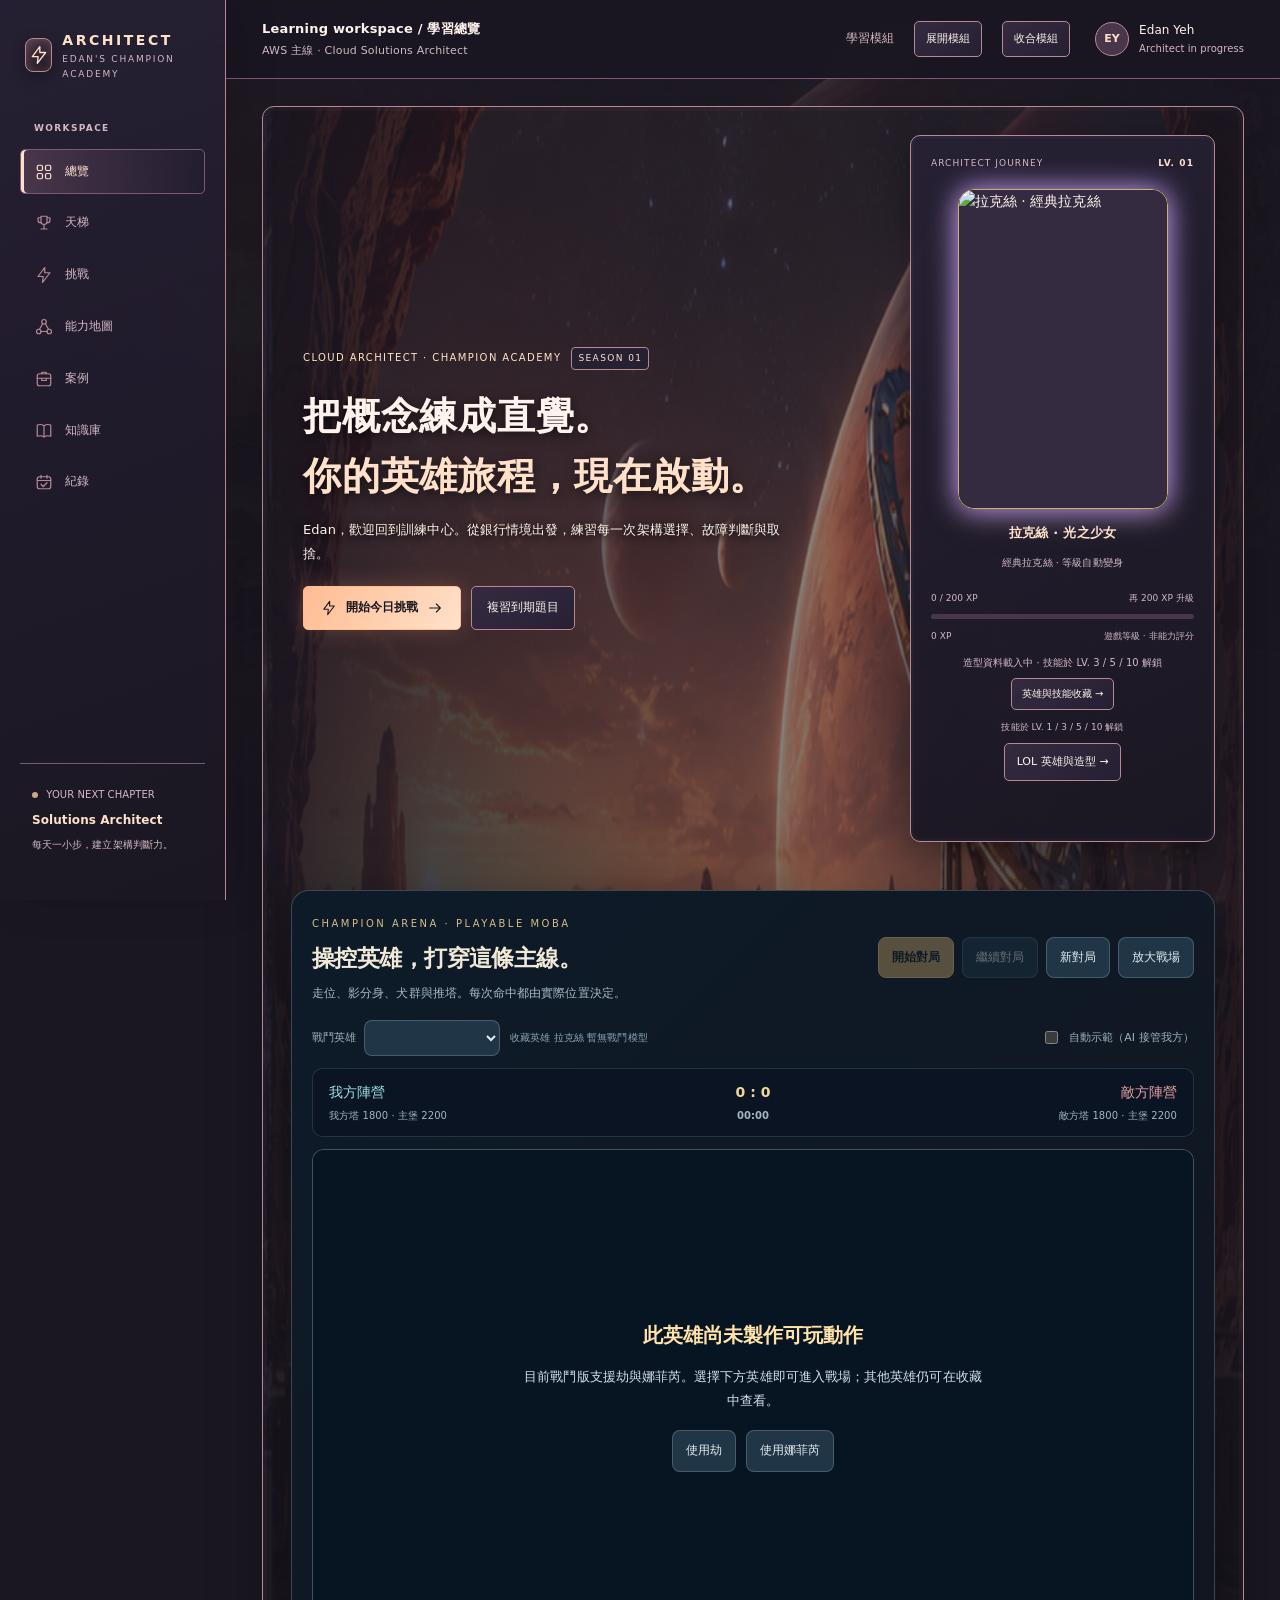
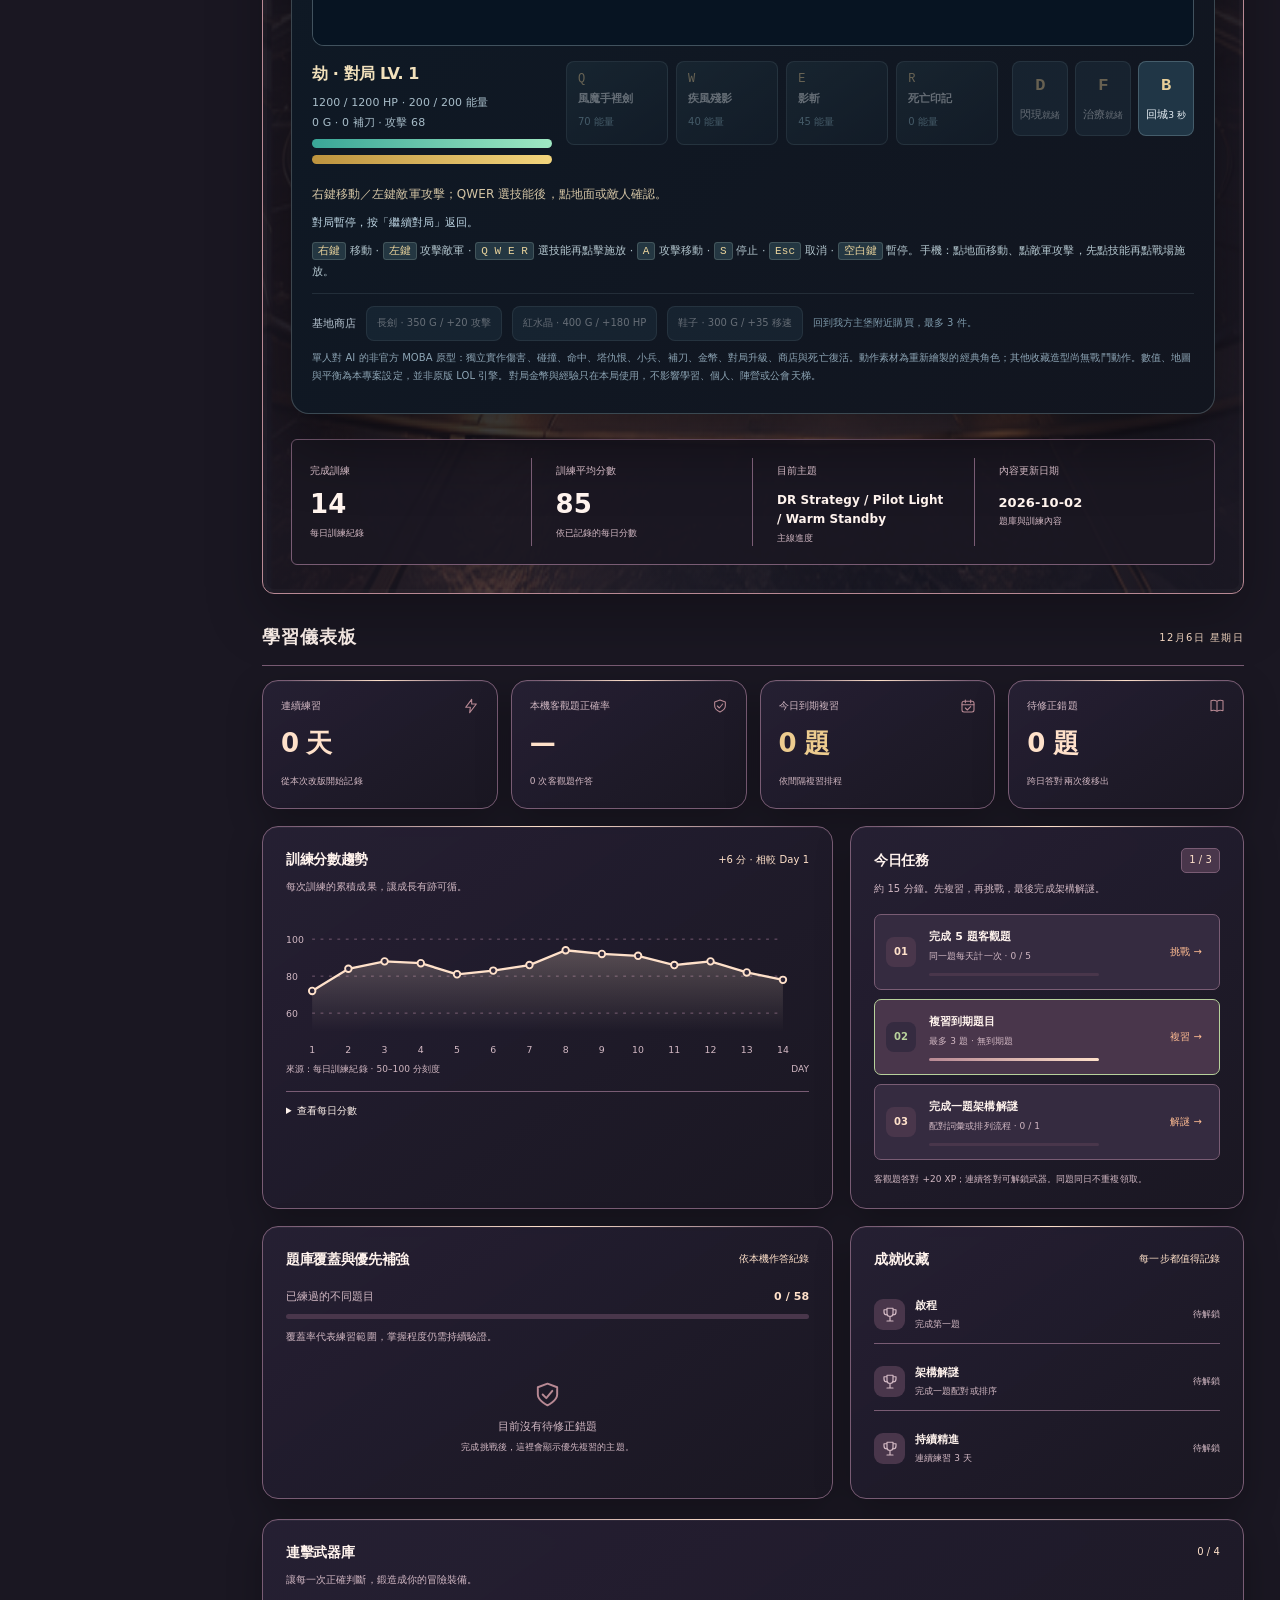
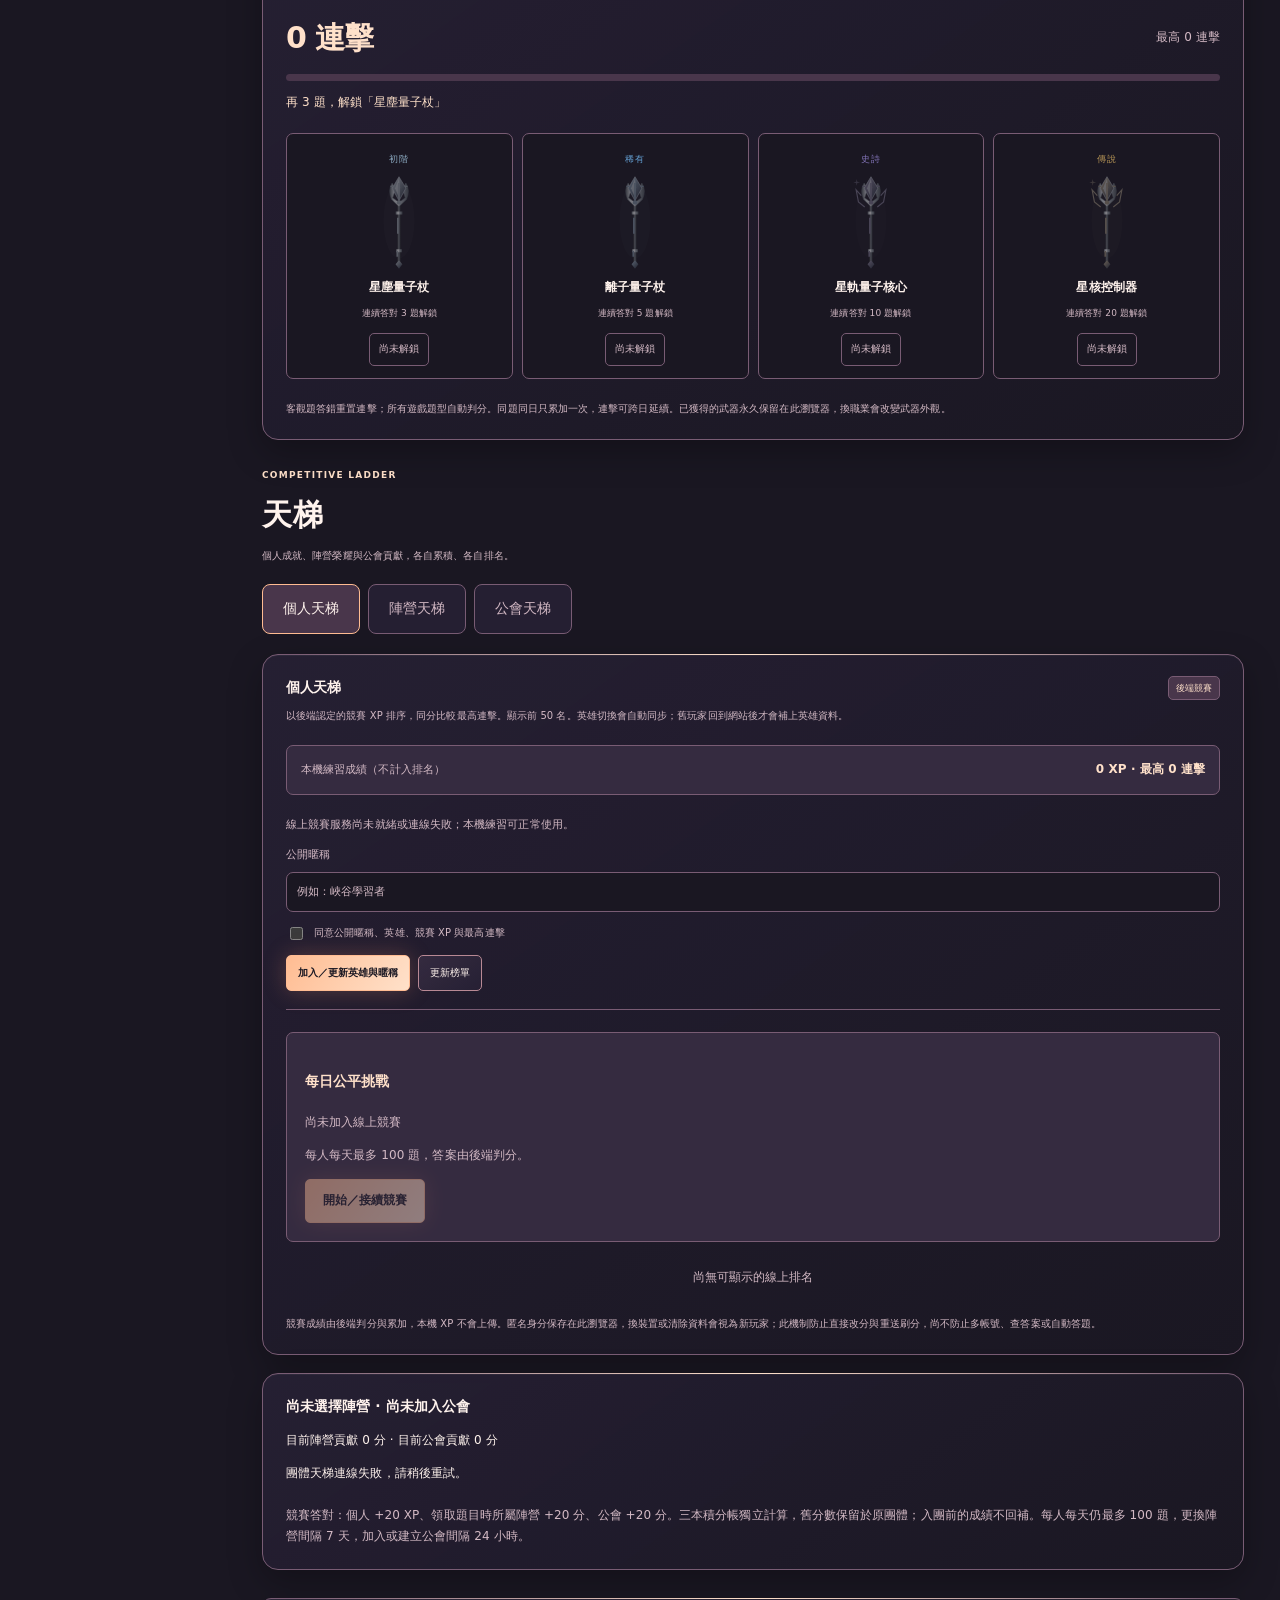
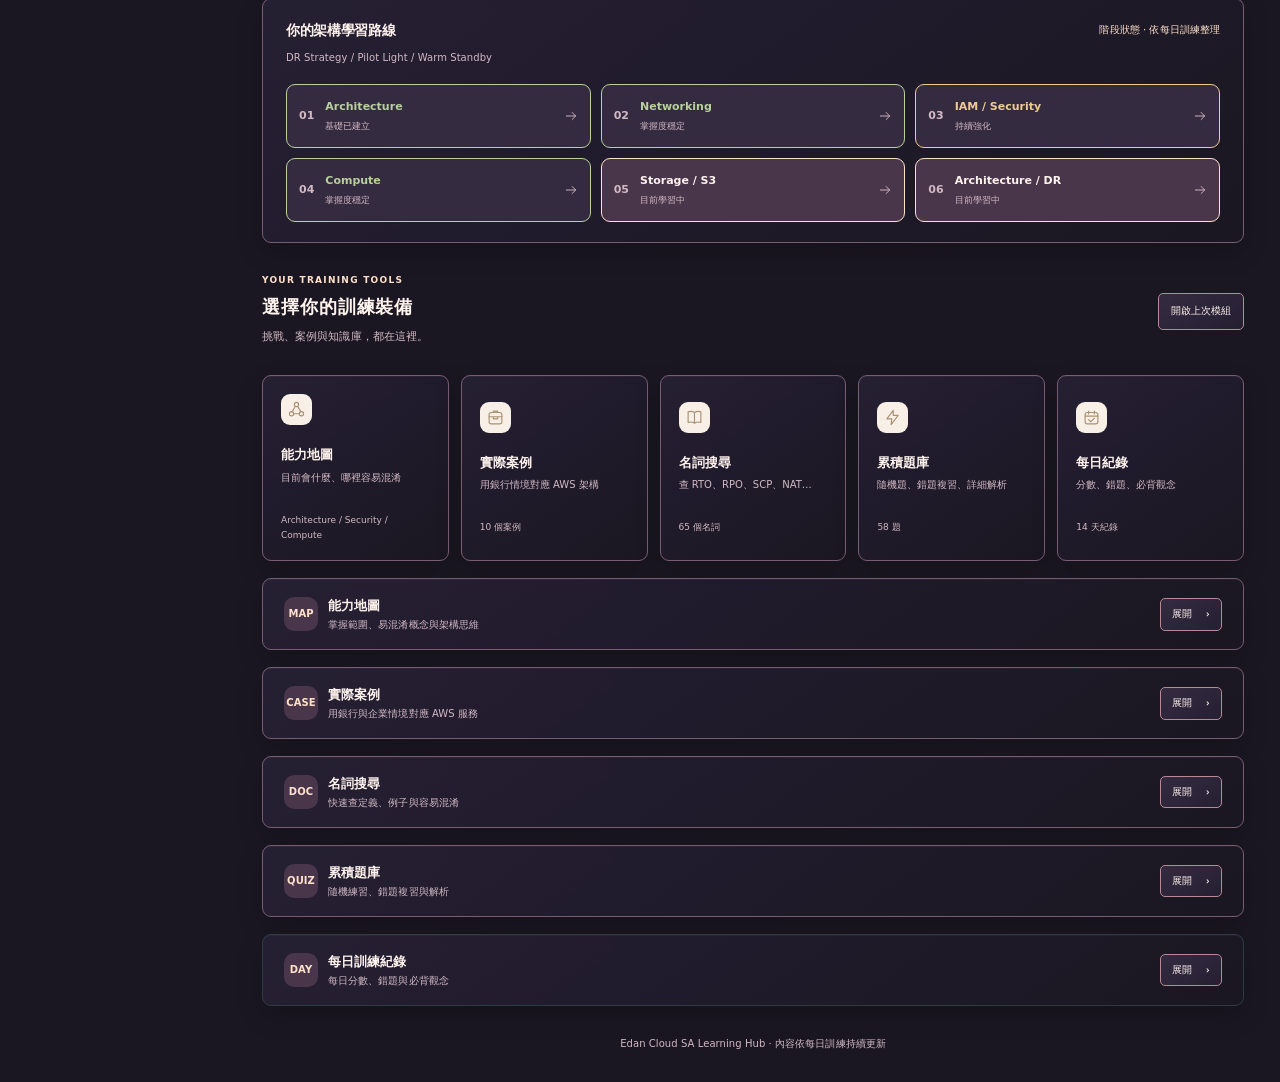
==== commit 20877f4d: "Add responsive expanded battlefield without browser fullscreen permission" ====
--- a/index.html
+++ b/index.html
@@ -15,7 +15,7 @@
 <link rel="stylesheet" href="map-relations.css?v=20261002-route-v1">
 <link rel="stylesheet" href="teams.css?v=20261002-teams-v1">
 <link rel="stylesheet" href="league.css?v=20261003-battle-v1">
-<link rel="stylesheet" href="moba.css?v=20261003-play-v1">
+<link rel="stylesheet" href="moba.css?v=20261003-play-v2">
 </head>
 <body>
 <aside class="sidebar" aria-label="學習導航">
@@ -199,6 +199,6 @@
 <script src="ranking-config.js?v=20261002-supabase"></script><script src="arena.js?v=20261003-hero-sync-v2"></script>
 <script src="map-relations.js?v=20261002-cosmic-v6"></script>
 <script src="teams.js?v=20261002-teams-v1"></script>
-<script src="moba.js?v=20261003-play-v1"></script>
+<script src="moba.js?v=20261003-play-v2"></script>
 <script src="league.js?v=20261003-play-v1"></script>
 </body></html>
--- a/moba.css
+++ b/moba.css
@@ -3,3 +3,5 @@
 @media(max-width:1000px){.moba-hud{grid-template-columns:190px 1fr}.moba-summoners{grid-column:1/-1}.moba-head h2{font-size:20px}.moba-player h3{font-size:14px}.moba-skill-grid{gap:6px}}
 @media(max-width:700px){html[data-league=true] .hero-main{grid-template-columns:1fr}.moba-arena{padding:12px;margin:14px -7px 0;border-radius:12px}.moba-head{align-items:start;flex-direction:column;gap:8px}.moba-head h2{font-size:20px}.moba-head p{font-size:11px}.moba-hud{grid-template-columns:1fr}.moba-summoners{grid-column:auto}.moba-player{display:grid;grid-template-columns:1fr 1fr;column-gap:10px}.moba-player h3,.moba-player .moba-stats{grid-column:1/-1}.moba-scoreboard{padding:9px;font-size:11px}.moba-scoreboard small{font-size:9px}.moba-toolbar .moba-auto{margin-left:0}.moba-skill{min-height:78px;padding:8px!important}.moba-skill b{font-size:10px}.moba-skill kbd{font-size:19px}.moba-help{font-size:10px}.moba-note{font-size:9px}}
 @media(prefers-reduced-motion:reduce){.moba-arena *{transition:none!important}}
+body.moba-focused{overflow:hidden!important}.moba-arena.moba-expanded{position:fixed;inset:0;z-index:10000;margin:0;padding:12px 18px;border:0;border-radius:0;overflow:auto;background:#0b1620}.moba-expanded .moba-head,.moba-expanded .moba-toolbar,.moba-expanded .moba-scoreboard,.moba-expanded .moba-hud,.moba-expanded .moba-tip,.moba-expanded #duel-status,.moba-expanded .moba-shop{max-width:1120px;margin-left:auto;margin-right:auto}.moba-expanded .moba-head{margin-bottom:7px}.moba-expanded .moba-head h2{font-size:18px}.moba-expanded .moba-head p{display:none}.moba-expanded .moba-toolbar{margin-top:6px;margin-bottom:7px}.moba-expanded .moba-scoreboard{margin-bottom:9px;padding:8px 12px}.moba-expanded .moba-viewport{width:min(100%,calc((100dvh - 350px)*1.77778));min-width:280px;max-width:1280px;margin:auto}.moba-expanded .moba-hud{margin-top:10px;grid-template-columns:210px minmax(0,1fr) auto}.moba-expanded .moba-skill{min-height:72px}.moba-expanded .moba-tip{margin-top:8px;margin-bottom:4px}.moba-expanded>p.moba-help:not(#duel-status),.moba-expanded>p.moba-note{display:none}.moba-expanded .moba-shop{margin-top:8px;padding-top:8px}.moba-expanded #duel-status{margin-top:4px;margin-bottom:4px}.moba-expanded .moba-shop small{display:none}
+@media(max-width:700px){.moba-arena.moba-expanded{padding:10px}.moba-expanded .moba-head{flex-direction:row;align-items:center}.moba-expanded .moba-head .moba-kicker{display:none}.moba-expanded .moba-head h2{font-size:14px}.moba-expanded .moba-actions button{padding:8px;font-size:10px}.moba-expanded .moba-viewport{width:100%;min-width:0}.moba-expanded .moba-hud{grid-template-columns:1fr}.moba-expanded .moba-summoners{grid-column:auto}.moba-expanded .moba-shop{display:flex}.moba-expanded .moba-scoreboard{font-size:10px}}
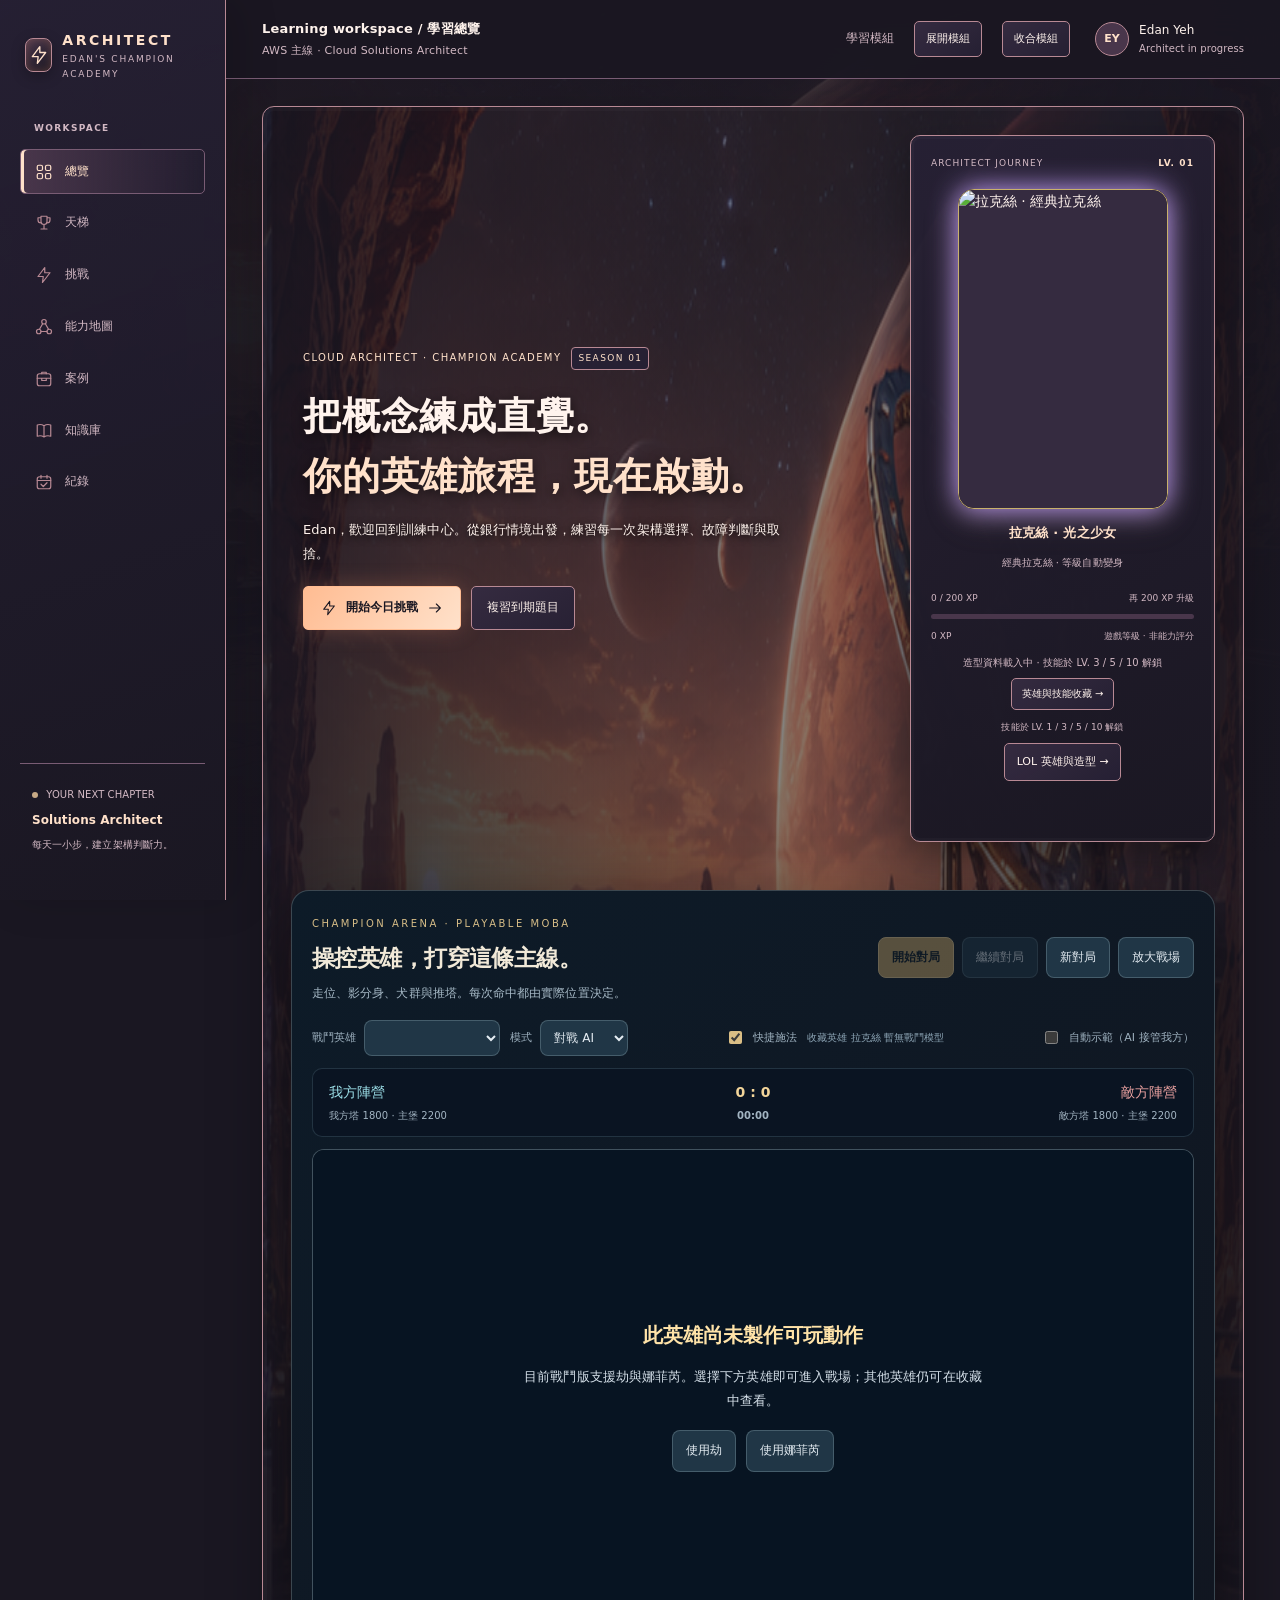
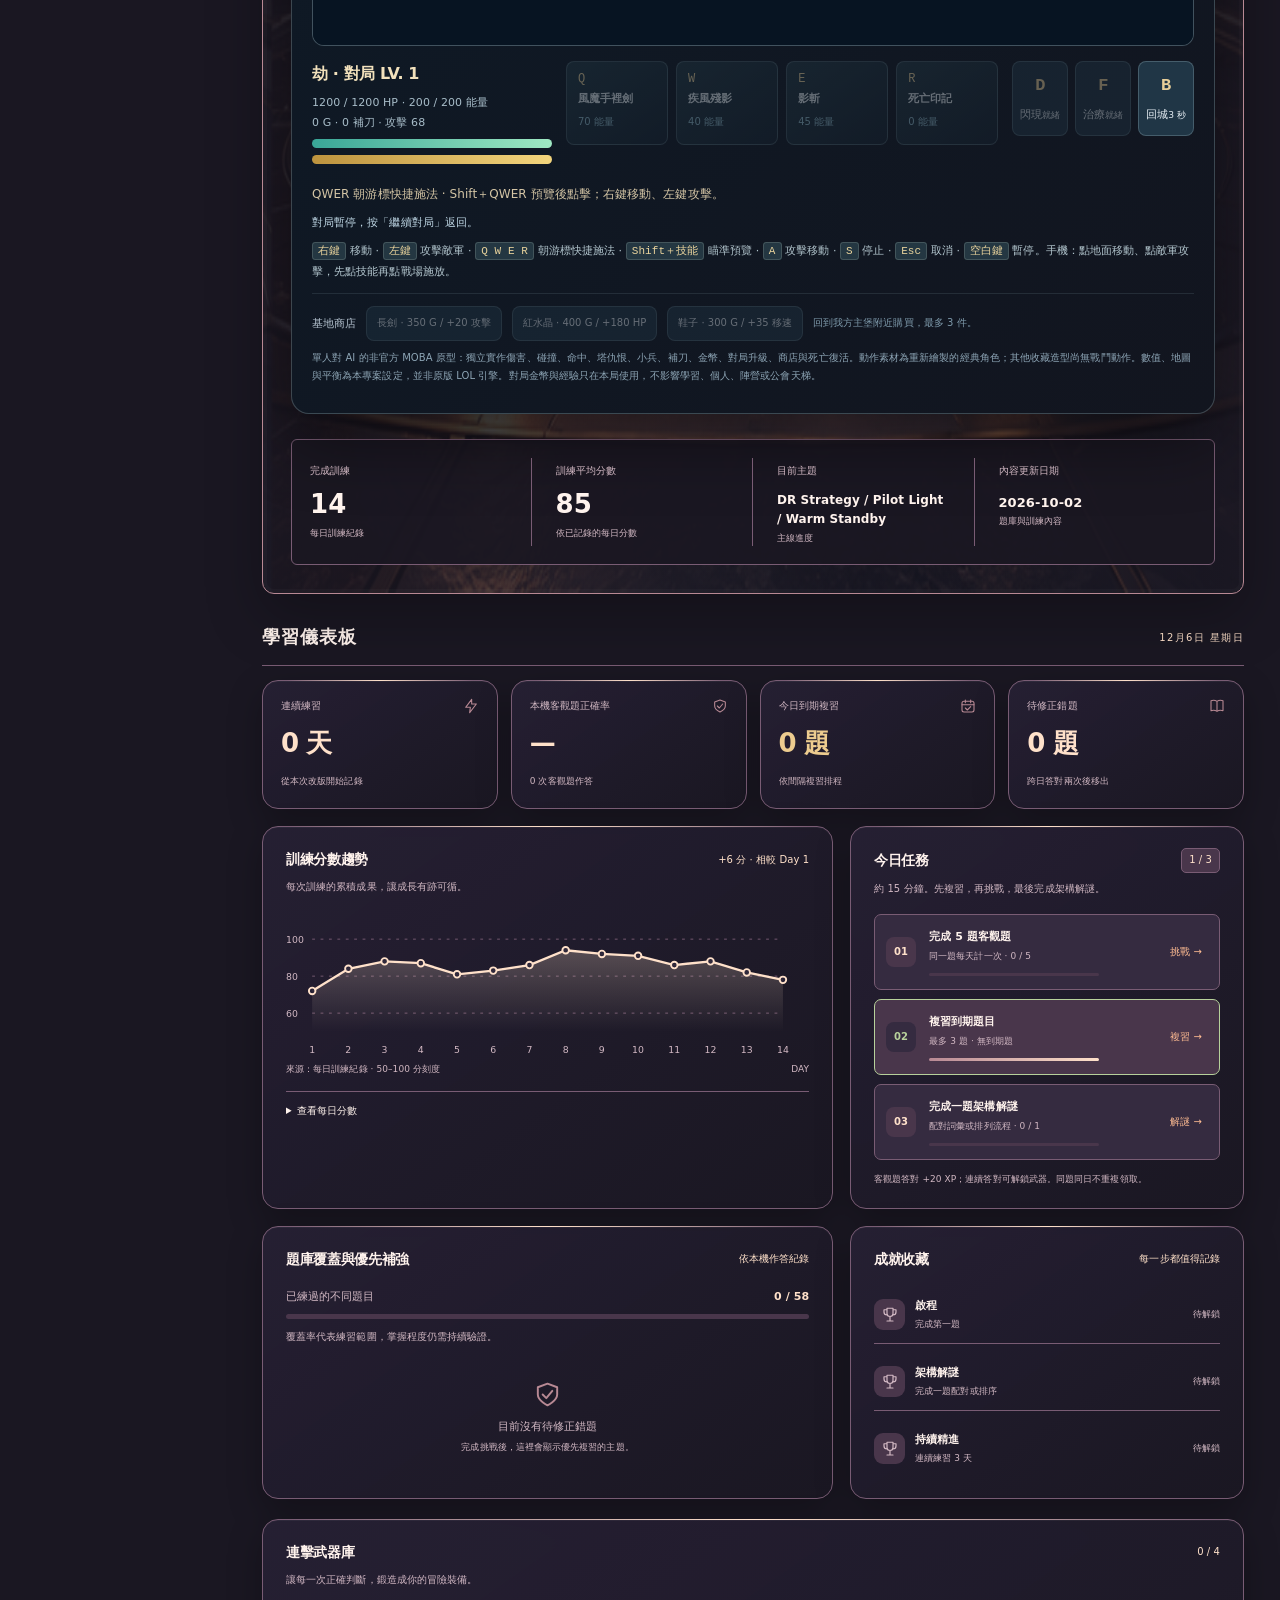
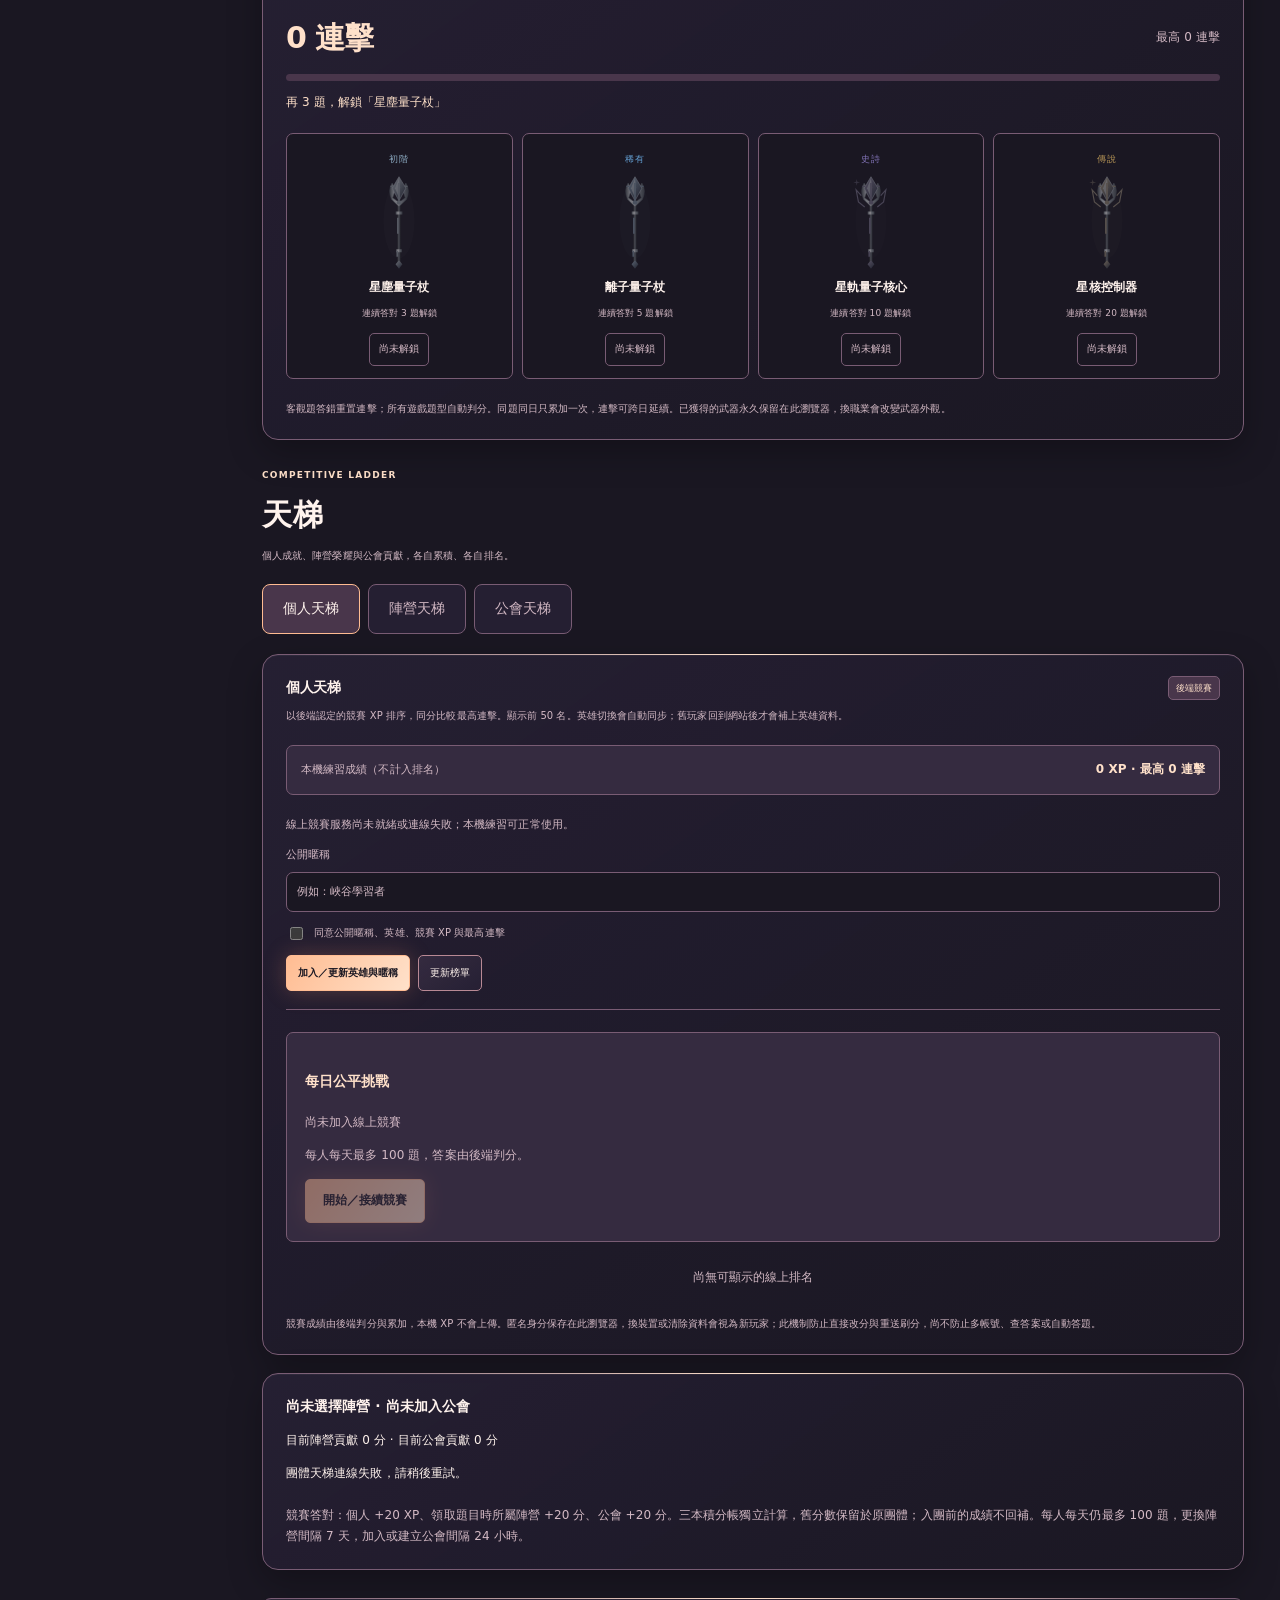
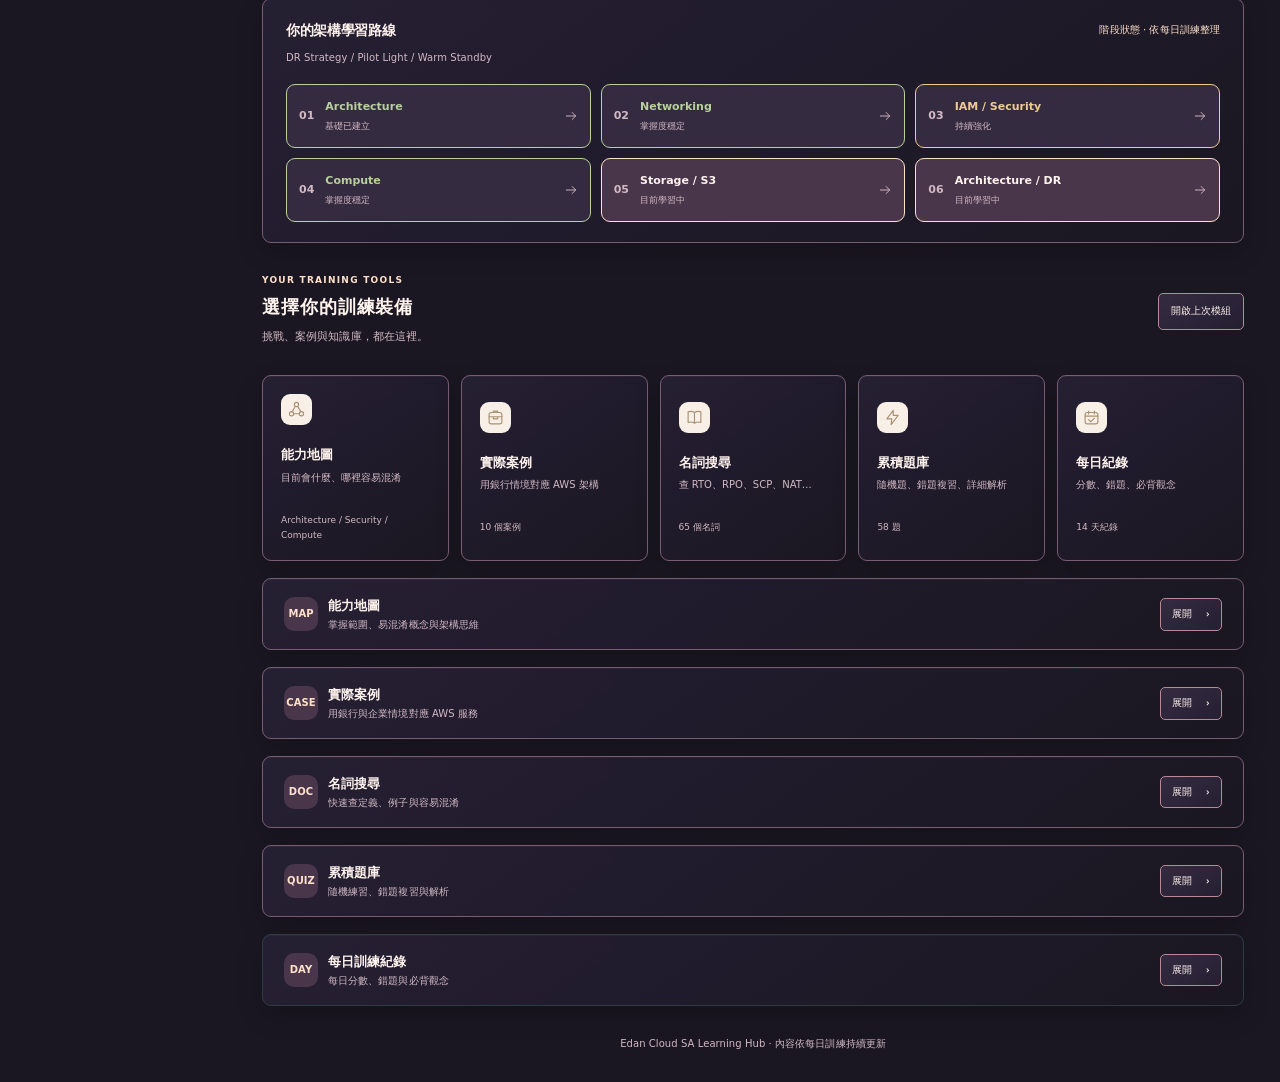
==== commit 5421d6d0: "Add quick cast, isolated practice dummy and eight-direction hero animations" ====
--- a/index.html
+++ b/index.html
@@ -15,7 +15,7 @@
 <link rel="stylesheet" href="map-relations.css?v=20261002-route-v1">
 <link rel="stylesheet" href="teams.css?v=20261002-teams-v1">
 <link rel="stylesheet" href="league.css?v=20261003-battle-v1">
-<link rel="stylesheet" href="moba.css?v=20261003-play-v2">
+<link rel="stylesheet" href="moba.css?v=20261003-practice-v3">
 </head>
 <body>
 <aside class="sidebar" aria-label="學習導航">
@@ -199,6 +199,6 @@
 <script src="ranking-config.js?v=20261002-supabase"></script><script src="arena.js?v=20261003-hero-sync-v2"></script>
 <script src="map-relations.js?v=20261002-cosmic-v6"></script>
 <script src="teams.js?v=20261002-teams-v1"></script>
-<script src="moba.js?v=20261003-play-v2"></script>
+<script src="moba.js?v=20261003-practice-v3"></script>
 <script src="league.js?v=20261003-play-v1"></script>
 </body></html>
--- a/moba.css
+++ b/moba.css
@@ -5,3 +5,5 @@
 @media(prefers-reduced-motion:reduce){.moba-arena *{transition:none!important}}
 body.moba-focused{overflow:hidden!important}.moba-arena.moba-expanded{position:fixed;inset:0;z-index:10000;margin:0;padding:12px 18px;border:0;border-radius:0;overflow:auto;background:#0b1620}.moba-expanded .moba-head,.moba-expanded .moba-toolbar,.moba-expanded .moba-scoreboard,.moba-expanded .moba-hud,.moba-expanded .moba-tip,.moba-expanded #duel-status,.moba-expanded .moba-shop{max-width:1120px;margin-left:auto;margin-right:auto}.moba-expanded .moba-head{margin-bottom:7px}.moba-expanded .moba-head h2{font-size:18px}.moba-expanded .moba-head p{display:none}.moba-expanded .moba-toolbar{margin-top:6px;margin-bottom:7px}.moba-expanded .moba-scoreboard{margin-bottom:9px;padding:8px 12px}.moba-expanded .moba-viewport{width:min(100%,calc((100dvh - 350px)*1.77778));min-width:280px;max-width:1280px;margin:auto}.moba-expanded .moba-hud{margin-top:10px;grid-template-columns:210px minmax(0,1fr) auto}.moba-expanded .moba-skill{min-height:72px}.moba-expanded .moba-tip{margin-top:8px;margin-bottom:4px}.moba-expanded>p.moba-help:not(#duel-status),.moba-expanded>p.moba-note{display:none}.moba-expanded .moba-shop{margin-top:8px;padding-top:8px}.moba-expanded #duel-status{margin-top:4px;margin-bottom:4px}.moba-expanded .moba-shop small{display:none}
 @media(max-width:700px){.moba-arena.moba-expanded{padding:10px}.moba-expanded .moba-head{flex-direction:row;align-items:center}.moba-expanded .moba-head .moba-kicker{display:none}.moba-expanded .moba-head h2{font-size:14px}.moba-expanded .moba-actions button{padding:8px;font-size:10px}.moba-expanded .moba-viewport{width:100%;min-width:0}.moba-expanded .moba-hud{grid-template-columns:1fr}.moba-expanded .moba-summoners{grid-column:auto}.moba-expanded .moba-shop{display:flex}.moba-expanded .moba-scoreboard{font-size:10px}}
+
+.moba-training{display:flex;align-items:center;gap:14px;flex-wrap:wrap;padding:14px 18px;border:1px solid #829f9460;border-radius:12px;background:#122b2c;margin:12px 0;color:#dce8dc}.moba-training[hidden]{display:none}.moba-training>div{flex:1;min-width:220px}.moba-training b,.moba-training span,.moba-training small{display:block}.moba-training span{margin:5px 0;color:#e8d497}.moba-training small{color:#b3c6c0;font-size:11px}.moba-training button{padding:9px 12px;background:#193644;color:#e6eee8;border:1px solid #8daaa3;border-radius:7px}.moba-expanded .moba-training{max-width:1120px;margin:6px auto;padding:7px 12px}.moba-expanded:has(.moba-training:not([hidden])) .moba-viewport{width:min(100%,calc((100dvh - 420px)*1.77778))}@media(max-width:700px){.moba-training{padding:10px;gap:8px}.moba-expanded:has(.moba-training:not([hidden])) .moba-viewport{width:100%}}
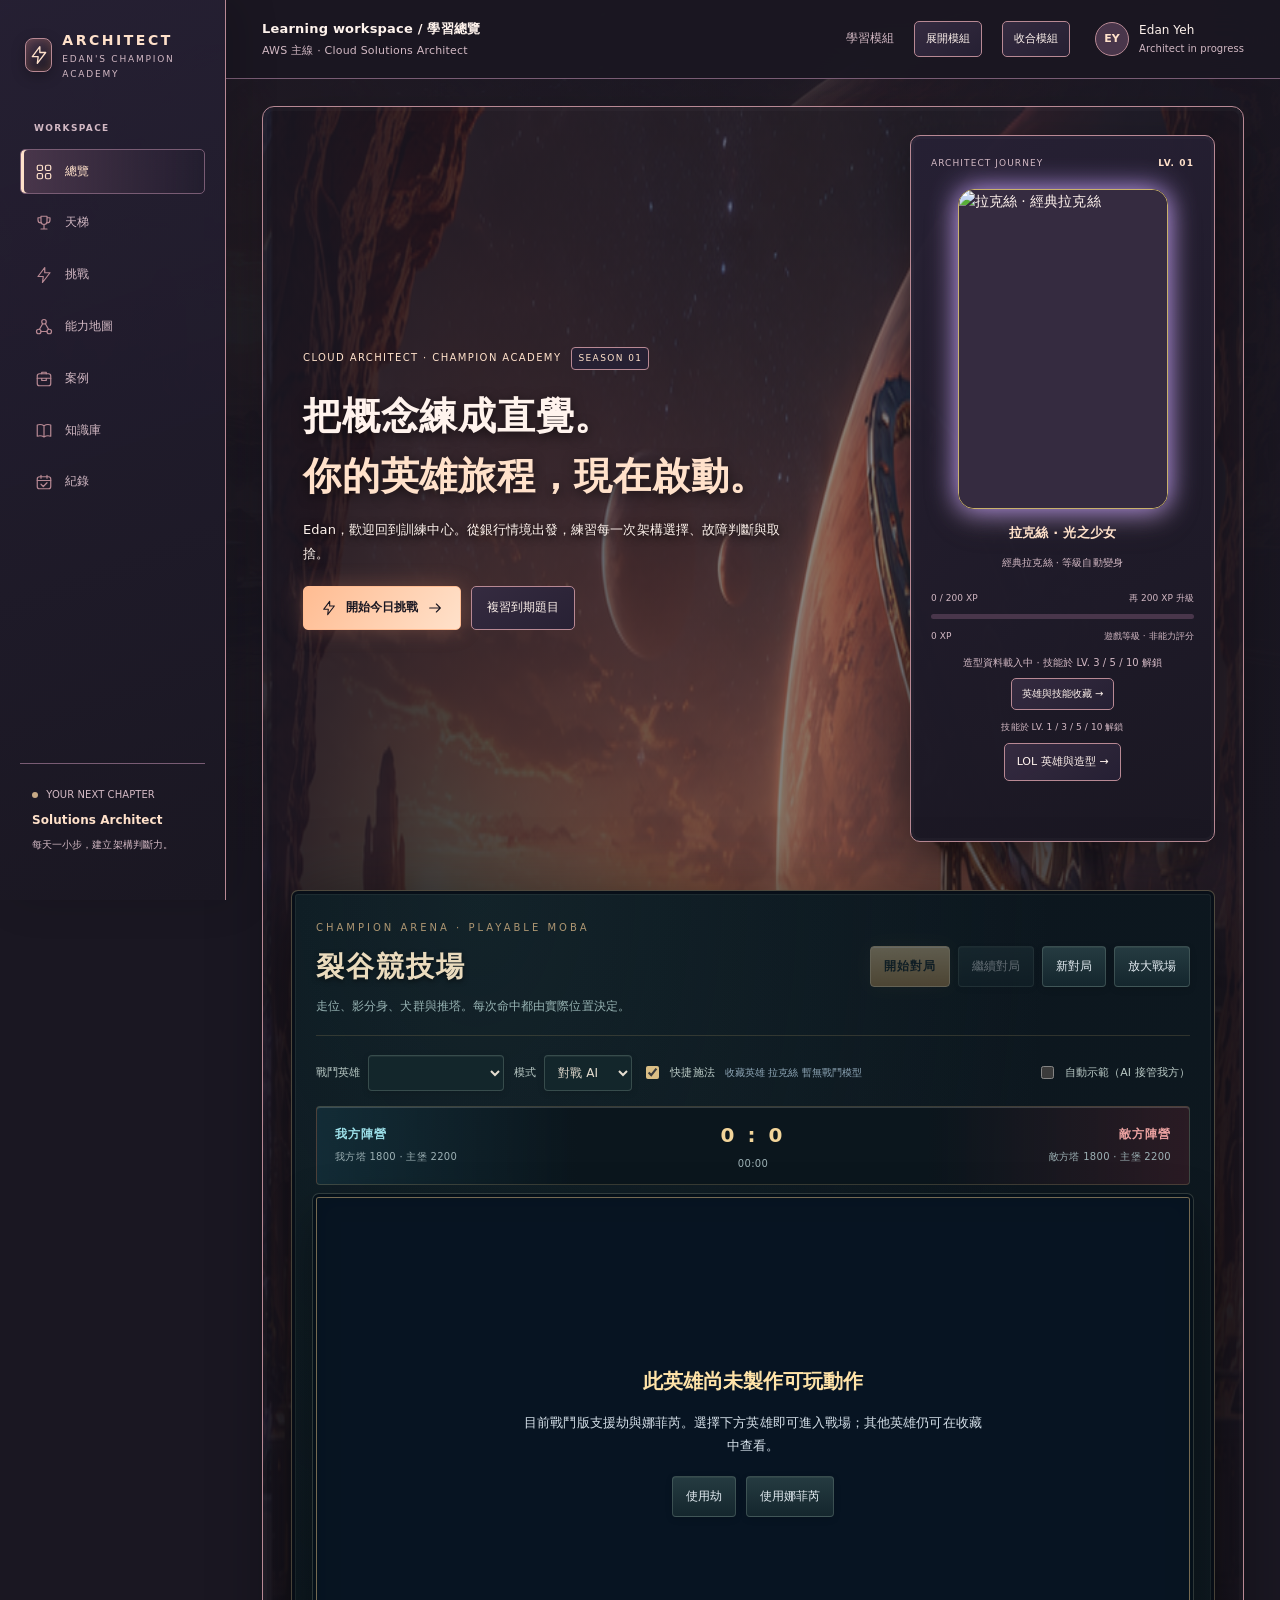
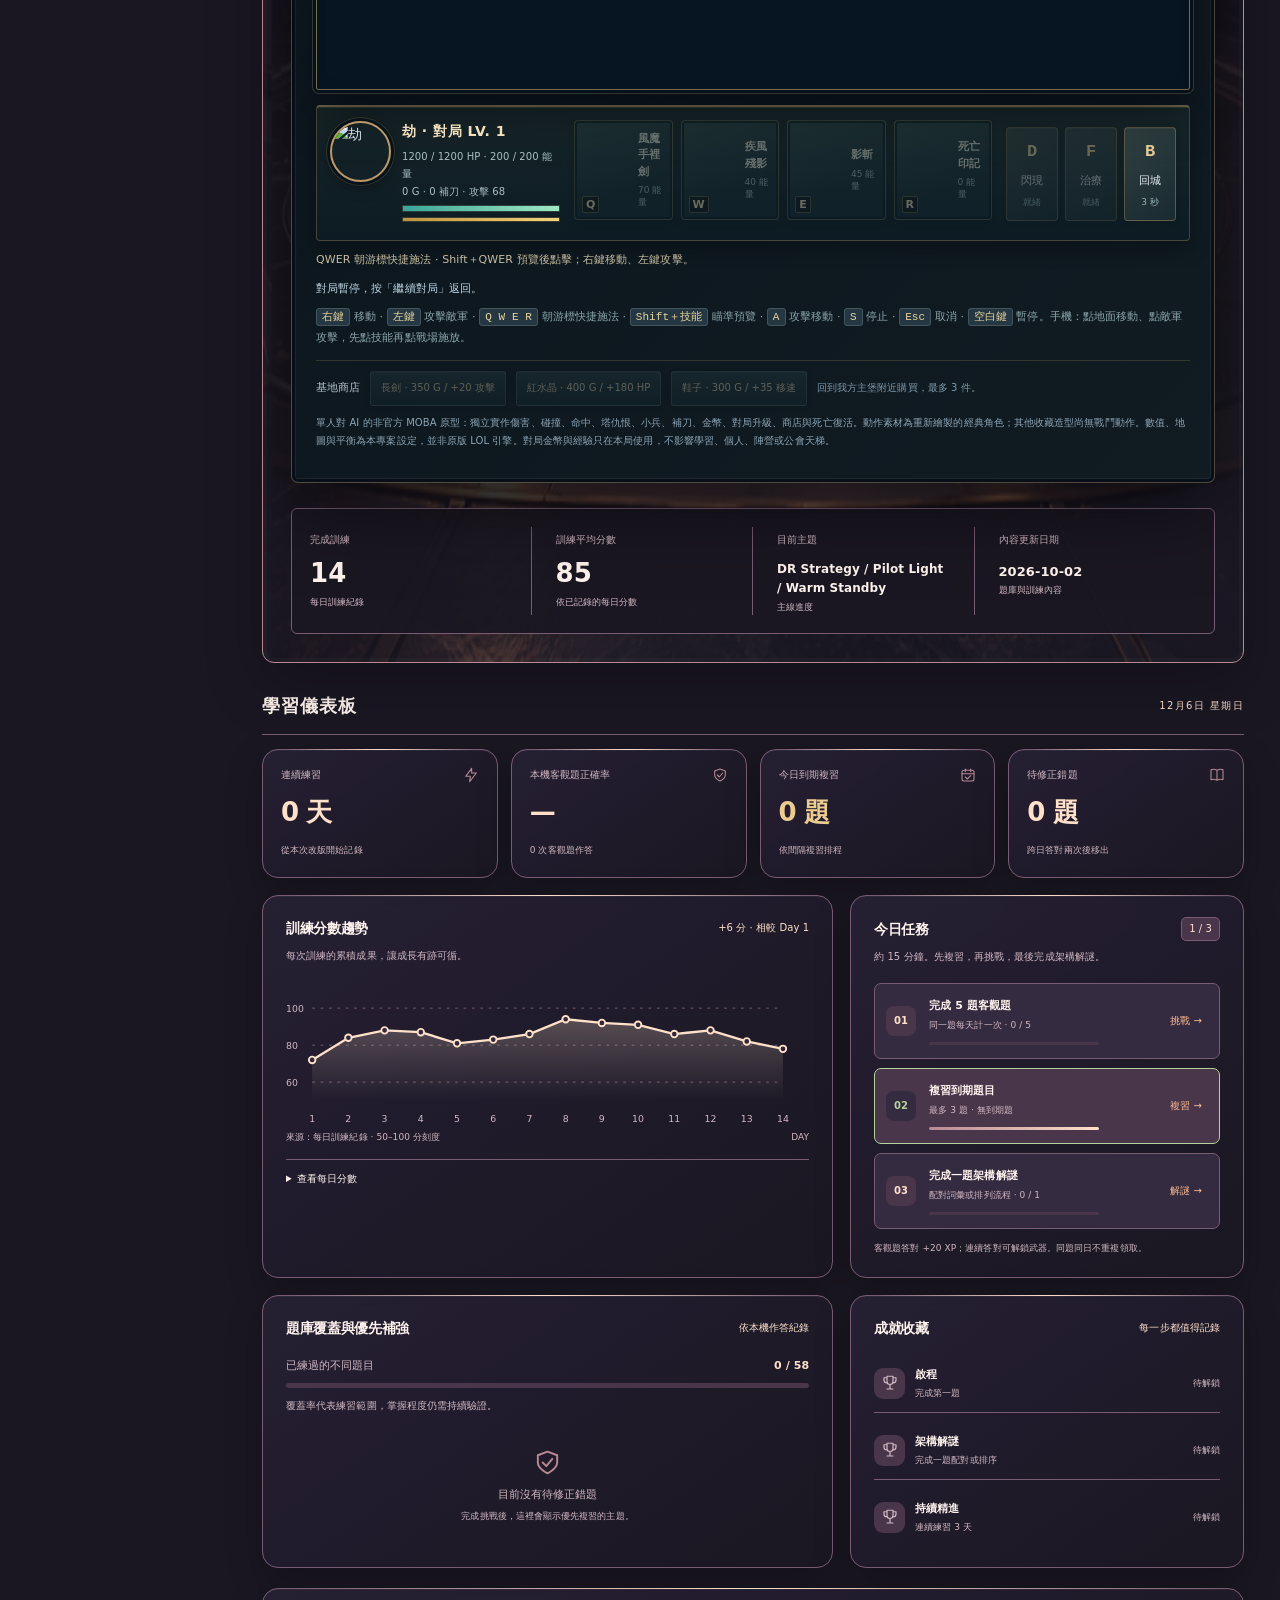
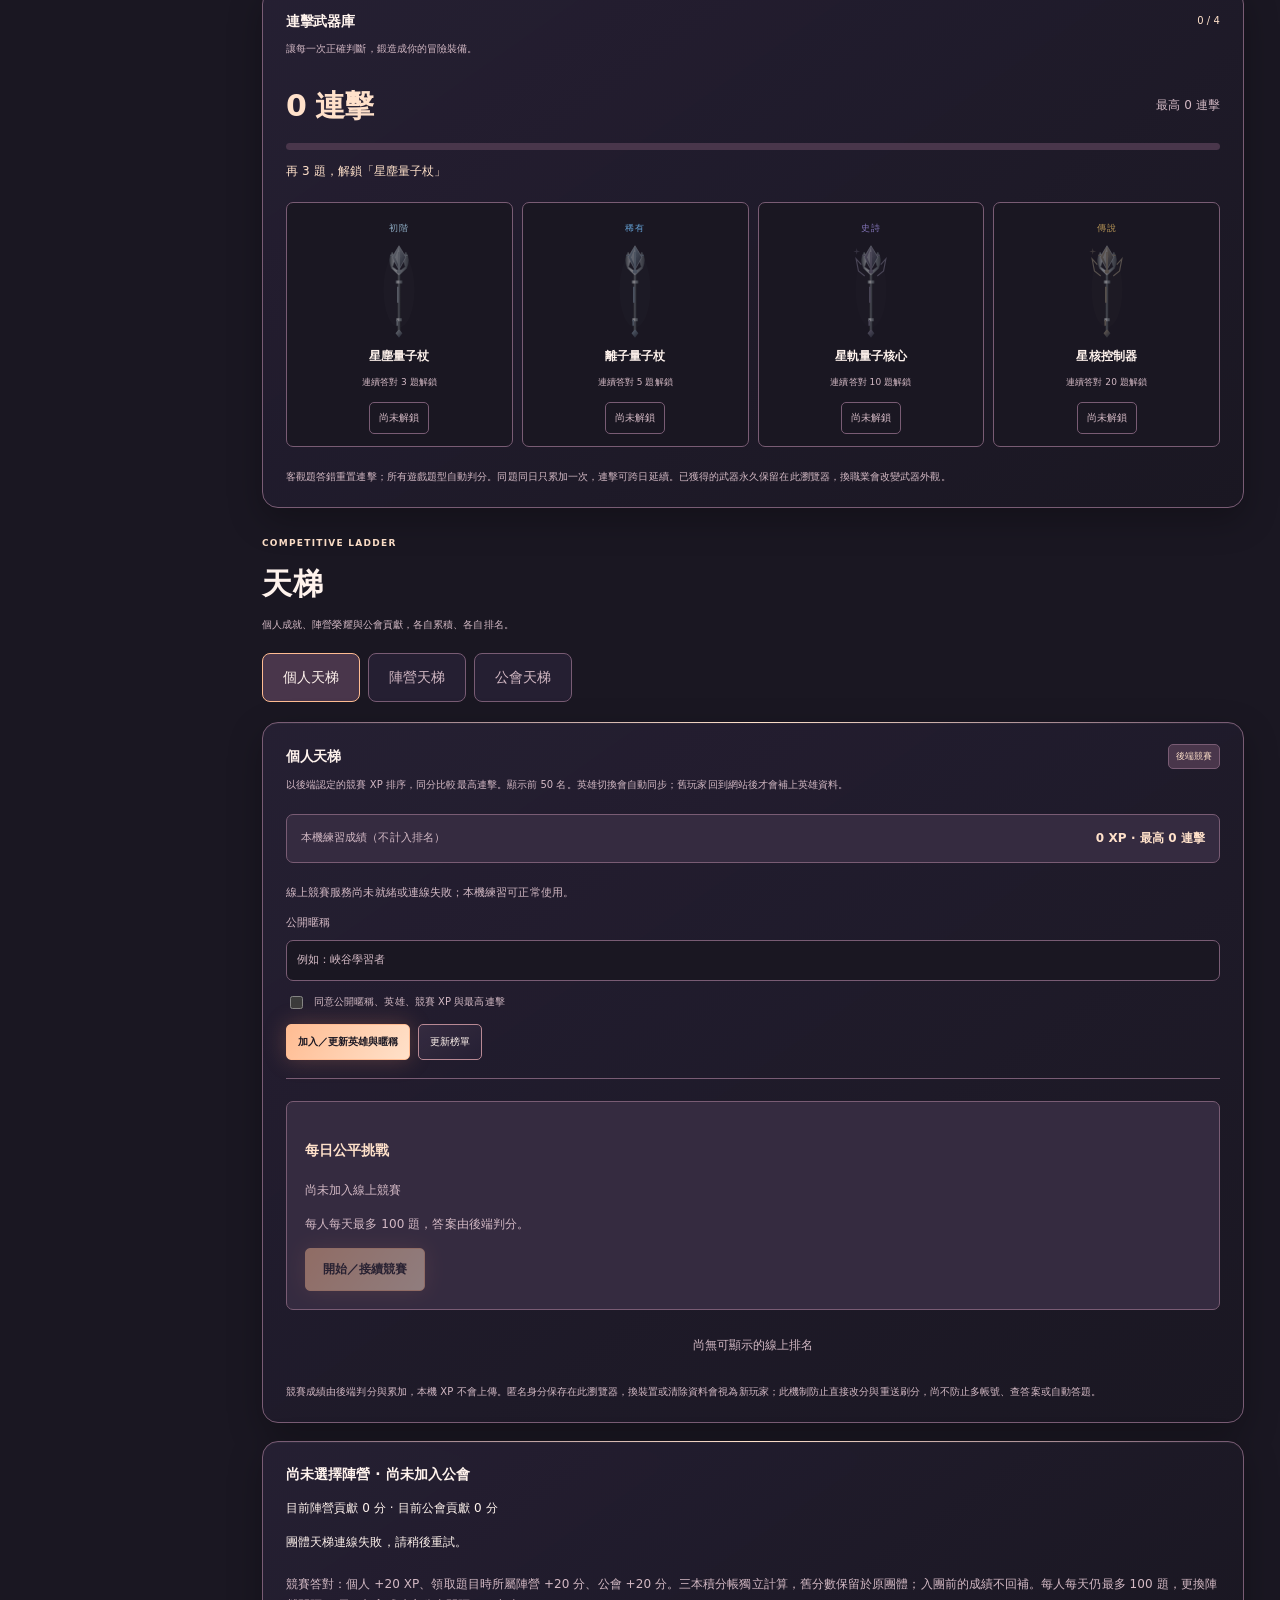
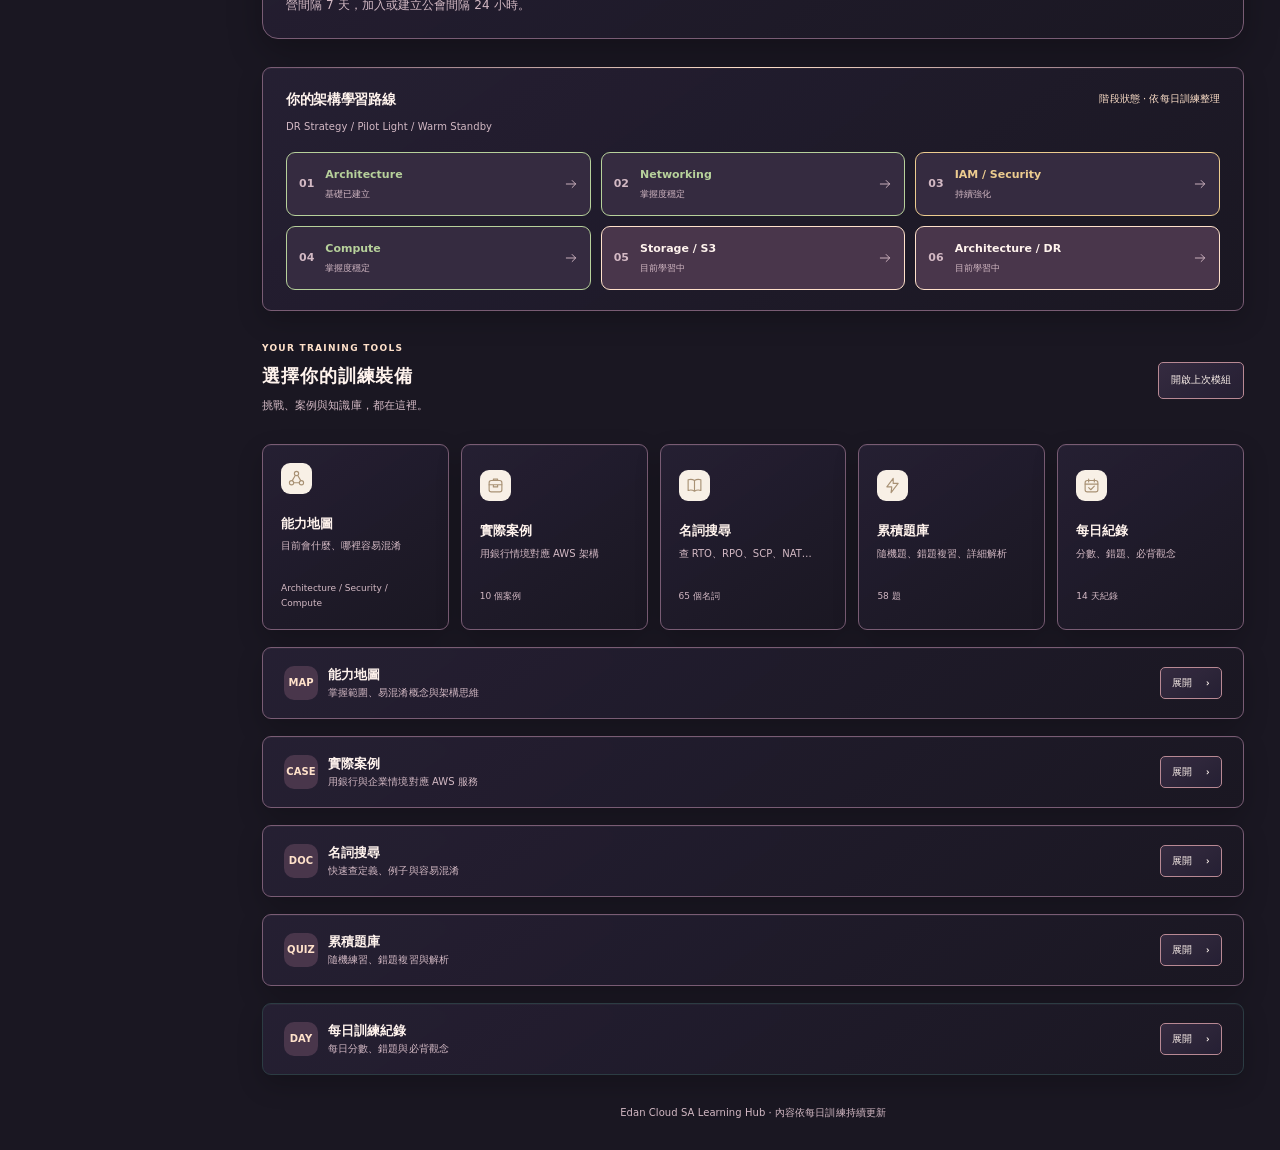
==== commit 0ca2444c: "Replace placeholder arena with painted Rift terrain, structures, minions and icon HUD" ====
--- a/index.html
+++ b/index.html
@@ -15,7 +15,7 @@
 <link rel="stylesheet" href="map-relations.css?v=20261002-route-v1">
 <link rel="stylesheet" href="teams.css?v=20261002-teams-v1">
 <link rel="stylesheet" href="league.css?v=20261003-battle-v1">
-<link rel="stylesheet" href="moba.css?v=20261003-practice-v3">
+<link rel="stylesheet" href="moba.css?v=20261003-rift-art-v4">
 </head>
 <body>
 <aside class="sidebar" aria-label="學習導航">
@@ -199,6 +199,6 @@
 <script src="ranking-config.js?v=20261002-supabase"></script><script src="arena.js?v=20261003-hero-sync-v2"></script>
 <script src="map-relations.js?v=20261002-cosmic-v6"></script>
 <script src="teams.js?v=20261002-teams-v1"></script>
-<script src="moba.js?v=20261003-practice-v3"></script>
+<script src="moba.js?v=20261003-rift-art-v4"></script>
 <script src="league.js?v=20261003-play-v1"></script>
 </body></html>
--- a/moba.css
+++ b/moba.css
@@ -7,3 +7,7 @@
 @media(max-width:700px){.moba-arena.moba-expanded{padding:10px}.moba-expanded .moba-head{flex-direction:row;align-items:center}.moba-expanded .moba-head .moba-kicker{display:none}.moba-expanded .moba-head h2{font-size:14px}.moba-expanded .moba-actions button{padding:8px;font-size:10px}.moba-expanded .moba-viewport{width:100%;min-width:0}.moba-expanded .moba-hud{grid-template-columns:1fr}.moba-expanded .moba-summoners{grid-column:auto}.moba-expanded .moba-shop{display:flex}.moba-expanded .moba-scoreboard{font-size:10px}}
 
 .moba-training{display:flex;align-items:center;gap:14px;flex-wrap:wrap;padding:14px 18px;border:1px solid #829f9460;border-radius:12px;background:#122b2c;margin:12px 0;color:#dce8dc}.moba-training[hidden]{display:none}.moba-training>div{flex:1;min-width:220px}.moba-training b,.moba-training span,.moba-training small{display:block}.moba-training span{margin:5px 0;color:#e8d497}.moba-training small{color:#b3c6c0;font-size:11px}.moba-training button{padding:9px 12px;background:#193644;color:#e6eee8;border:1px solid #8daaa3;border-radius:7px}.moba-expanded .moba-training{max-width:1120px;margin:6px auto;padding:7px 12px}.moba-expanded:has(.moba-training:not([hidden])) .moba-viewport{width:min(100%,calc((100dvh - 420px)*1.77778))}@media(max-width:700px){.moba-training{padding:10px;gap:8px}.moba-expanded:has(.moba-training:not([hidden])) .moba-viewport{width:100%}}
+/* Rift art pass: framed battlefield, readable icon HUD and restrained bronze trim. */
+.moba-arena{position:relative;background:radial-gradient(ellipse at 20% 0,#213c405c,transparent 55%),linear-gradient(135deg,#0a141c,#101b22);border:1px solid #8d795a80;border-radius:7px;padding:24px;box-shadow:0 22px 80px #0009,inset 0 0 0 3px #080f18,inset 0 0 0 4px #63736a29}.moba-head{padding:0 0 17px;border-bottom:1px solid #ae986137}.moba-head .moba-kicker{font-size:10px;letter-spacing:3px;color:#ad9672}.moba-head h2{font-size:28px;letter-spacing:2px;color:#eadbbd;text-shadow:0 2px 5px #0008}.moba-head p{color:#98b4b4;line-height:1.8}.moba-arena button,.moba-arena select{border-radius:4px;border-color:#63797575;background:linear-gradient(180deg,#253b41,#14262d);box-shadow:inset 0 1px 0 #bfccac13,0 2px 7px #0002}.moba-arena button:hover:not(:disabled){background:linear-gradient(180deg,#385653,#223737);border-color:#c3a572;box-shadow:inset 0 0 0 1px #bd9f5733,0 0 16px #4caaa222}.moba-arena .moba-primary{background:linear-gradient(180deg,#dac293,#ab8650);color:#11242a;border:1px solid #e5cea3;letter-spacing:1px;box-shadow:inset 0 1px 0 #fff7,0 0 22px #b3a25d22}.moba-toolbar{padding:3px 0;margin:12px 0}.moba-toolbar label{color:#bacac6}.moba-toolbar select{color:#e5ddd0;background:#13262b}.moba-toolbar .moba-auto{margin-left:0}.moba-toolbar #moba-roster-note{margin-right:auto}.moba-scoreboard{border:1px solid #8b815e5c;border-radius:4px;background:linear-gradient(90deg,#16394688,#0b161d 30%,#0b161d 70%,#441e2888);padding:12px 18px;box-shadow:inset 0 1px 0 #ddd3}.moba-scoreboard .blue,.moba-scoreboard .red{font-size:12px;letter-spacing:1px;font-weight:600}.moba-scoreboard .score-center{font-size:20px;font-variant-numeric:tabular-nums;letter-spacing:3px}.moba-scoreboard small{letter-spacing:.3px;font-weight:400;color:#9db1b5}.moba-viewport{border:1px solid #bca47799;border-radius:3px;box-shadow:0 0 0 3px #051019,0 0 0 4px #6c796e5c,0 20px 50px #0007,inset 0 0 20px #0008}.moba-hud{background:linear-gradient(180deg,#1a292ccc,#0d1c24);border:1px solid #96825866;border-top:2px solid #b29b6a99;border-radius:4px;padding:13px;grid-template-columns:230px minmax(0,1fr) auto;gap:14px;box-shadow:inset 0 1px 0 #e4d9b41a,0 8px 20px #0004}.moba-player{position:relative;padding-left:72px;min-height:86px}.moba-portrait{position:absolute;left:0;top:1px;width:61px;height:61px;object-fit:cover;border:2px solid #bc9966;border-radius:50%;box-shadow:0 0 0 3px #061119,0 0 0 4px #776a454f,0 3px 15px #0008}.moba-player h3{font-size:14px;letter-spacing:.5px}.moba-stats{font-size:10px;color:#aac0c1;line-height:1.75}.moba-meter{height:7px;border-radius:1px;margin:5px 0;border:1px solid #718e7766;box-shadow:inset 0 1px 2px #0009}.moba-meter.resource{height:5px;border-color:#a2976655}.moba-skill{display:grid;grid-template-columns:44px 1fr;grid-template-rows:auto auto;gap:5px 9px;align-content:center;min-height:82px;border-radius:3px;padding:10px!important;background:linear-gradient(160deg,#294244,#15272f 65%)!important;border-color:#9b926266!important;box-shadow:inset 0 0 0 2px #0a171c,0 3px 8px #0004!important}.moba-skill-icon{grid-column:1;grid-row:1/3;align-self:center;width:44px;height:44px;object-fit:cover;border:1px solid #c4ad77aa;box-shadow:0 0 0 2px #071319}.moba-skill-icon[hidden]{display:none}.moba-skill kbd{position:absolute;bottom:6px;left:7px;z-index:1;font:700 11px system-ui;background:#081419;color:#eedbad;border:1px solid #b39d6077;border-radius:2px;min-width:16px;text-align:center;padding:1px 3px;line-height:1.2}.moba-skill b,.moba-skill small{grid-column:2;text-align:left}.moba-skill b{font-size:11px;line-height:1.5;color:#e2e5d6}.moba-skill small{font-size:9px;line-height:1.3;color:#9fbfbd}.moba-skill .moba-cd{top:5px;right:5px;font-size:11px;background:#081318d9;color:#e8c27f;border-radius:2px;padding:2px 4px;pointer-events:none}.moba-skill .moba-cd:empty{display:none}.moba-skill:disabled{opacity:.55}.moba-skill[aria-pressed=true]{border-color:#f1cf84!important;box-shadow:inset 0 0 0 2px #ddba7044,0 0 20px #e8c16a33!important}.moba-summoners{align-self:center}.moba-summoners button{border-color:#b0965e66;min-height:66px;background:linear-gradient(145deg,#314142,#192a31)}.moba-summoners small{display:block;font-size:9px;color:#97b3b3;margin-top:5px}.moba-training{border-radius:4px;padding:11px 16px;border-color:#957f505c;background:linear-gradient(110deg,#143c3980,#14292d);box-shadow:inset 3px 0 0 #d3b57766}.moba-training b{font-size:12px;letter-spacing:1px}.moba-training span{font-size:13px;font-variant-numeric:tabular-nums;letter-spacing:.5px}.moba-training small{font-size:10px}.moba-tip{font-size:11px;margin-top:10px;color:#c8bda1}.moba-help{color:#8da7ad}.moba-shop{padding-top:10px;border-top-color:#9b875b44}.moba-shop button{border-radius:3px;font-size:10px;color:#d5c8a5}.moba-arena.moba-expanded{padding:14px 22px;background:radial-gradient(ellipse at top,#23454d55,transparent 60%),#08131c}.moba-expanded .moba-head{padding-bottom:8px;margin-bottom:7px}.moba-expanded .moba-head h2{font-size:23px;letter-spacing:2px;margin:4px 0}.moba-expanded .moba-head .moba-kicker{font-size:9px;letter-spacing:2px}.moba-expanded .moba-scoreboard{padding:8px 14px}.moba-expanded .moba-viewport{width:min(100%,calc((100dvh - 330px)*1.77778))}.moba-expanded:has(.moba-training:not([hidden])) .moba-viewport{width:min(100%,calc((100dvh - 390px)*1.77778))}.moba-expanded .moba-hud{grid-template-columns:215px minmax(0,1fr) auto;padding:9px 12px;margin-top:11px}.moba-expanded .moba-skill{min-height:75px}.moba-expanded .moba-training{padding:8px 12px}.moba-expanded .moba-training small{display:none}.moba-expanded .moba-player{min-height:76px;padding-left:65px}.moba-expanded .moba-portrait{width:54px;height:54px}.moba-expanded .moba-tip{font-size:10px}.moba-expanded .moba-shop{margin-top:5px;padding-top:7px}
+@media(max-width:1100px){.moba-hud,.moba-expanded .moba-hud{grid-template-columns:190px minmax(0,1fr)}.moba-summoners{grid-column:1/-1;justify-content:flex-end}.moba-summoners button{min-height:45px;padding:5px 12px;display:flex;gap:6px;align-items:center}.moba-summoners kbd{margin:0}.moba-summoners small{margin:0}.moba-skill{grid-template-columns:38px 1fr}.moba-skill-icon{width:38px;height:38px}}
+@media(max-width:700px){.moba-arena{padding:13px}.moba-head h2{font-size:24px}.moba-head p{font-size:10px}.moba-toolbar{gap:7px}.moba-toolbar label{font-size:10px;gap:5px}.moba-toolbar select{font-size:10px;padding:7px}.moba-scoreboard{padding:8px 10px}.moba-hud,.moba-expanded .moba-hud{grid-template-columns:1fr;gap:10px;padding:10px}.moba-player{display:block!important;padding-left:71px;min-height:72px}.moba-player h3{font-size:13px}.moba-meter{max-width:240px}.moba-skill{display:flex;min-height:106px!important;gap:6px;align-items:center;text-align:center;padding:8px!important}.moba-skill-icon{width:40px;height:40px}.moba-skill b,.moba-skill small{text-align:center}.moba-skill b{font-size:9px}.moba-skill small{font-size:8px}.moba-skill kbd{bottom:auto;top:5px;left:5px;font-size:9px}.moba-skill .moba-cd{font-size:10px;top:32px;right:4px}.moba-summoners{grid-column:auto;justify-content:flex-start}.moba-expanded .moba-head h2{font-size:16px;letter-spacing:1px}.moba-expanded .moba-viewport,.moba-expanded:has(.moba-training:not([hidden])) .moba-viewport{width:100%}.moba-training span{font-size:11px}.moba-training{gap:9px}.moba-training label{font-size:10px}.moba-training button{font-size:10px;padding:7px}}
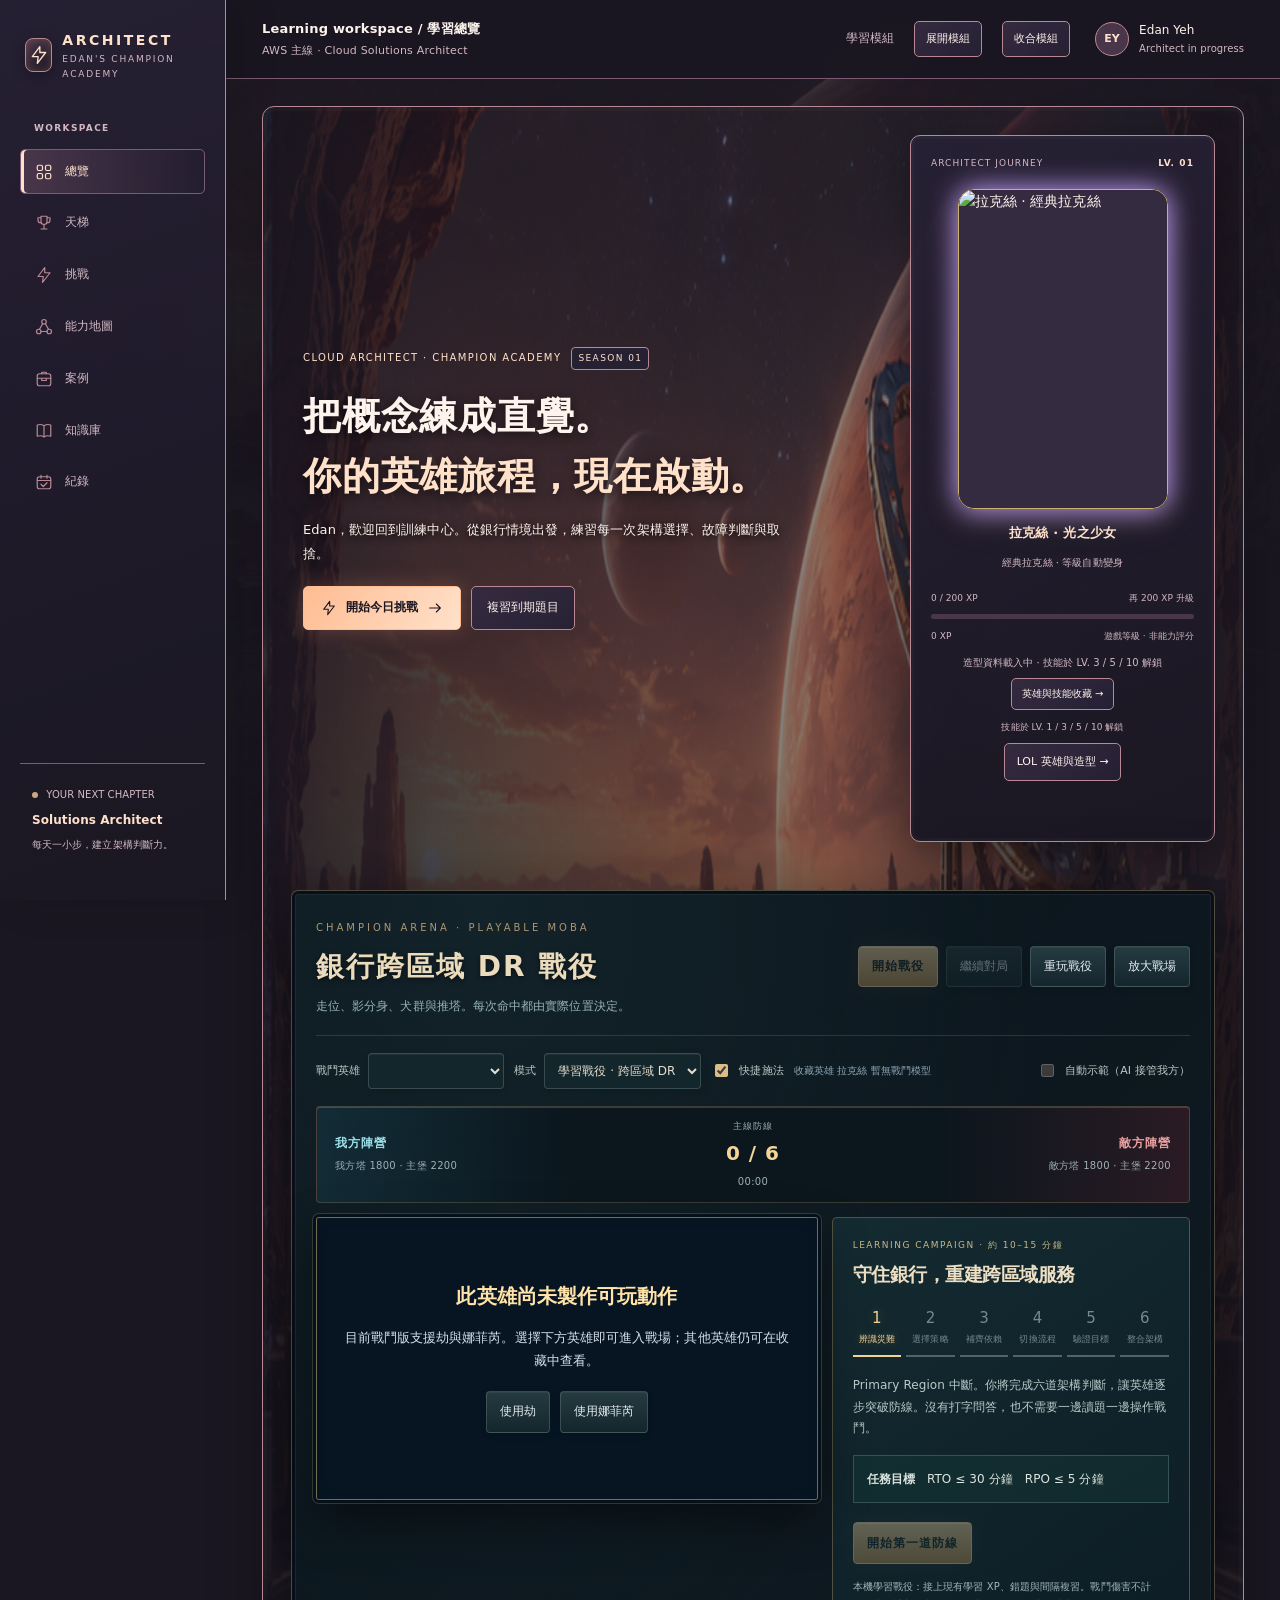
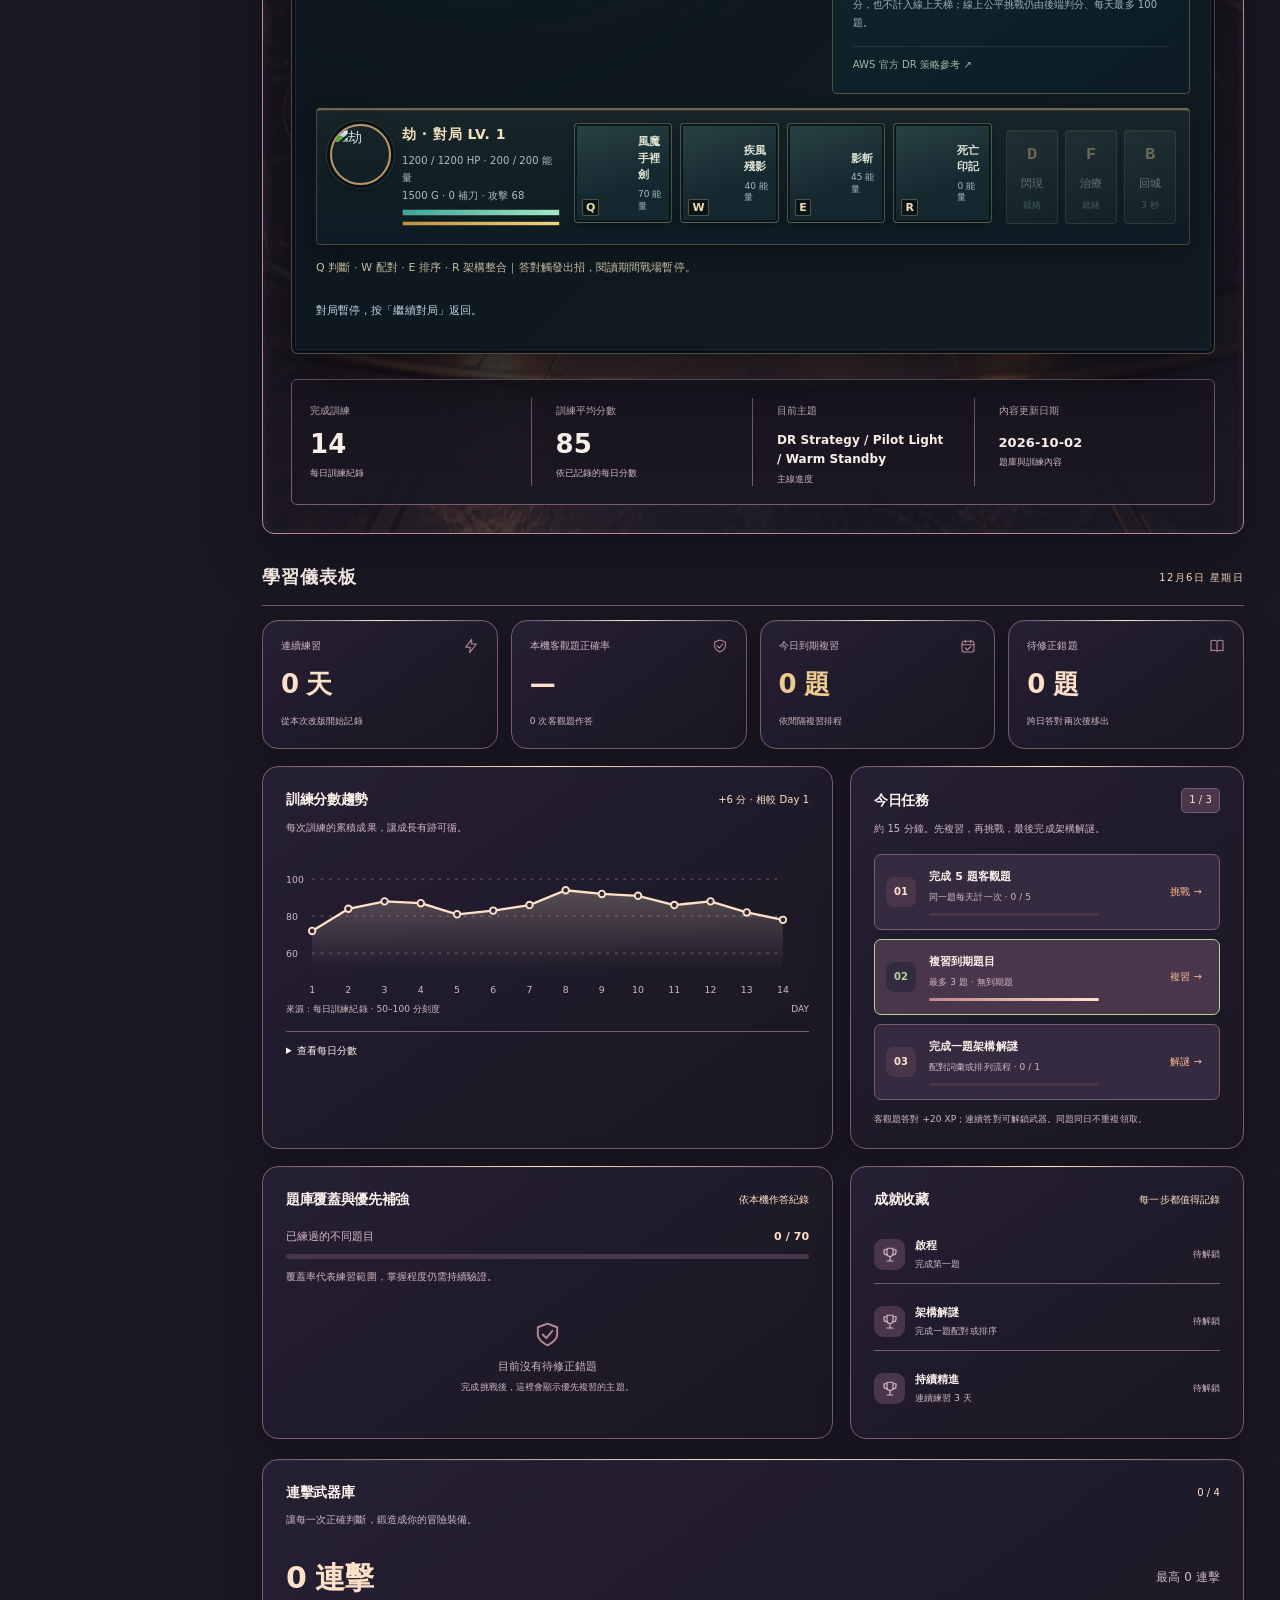
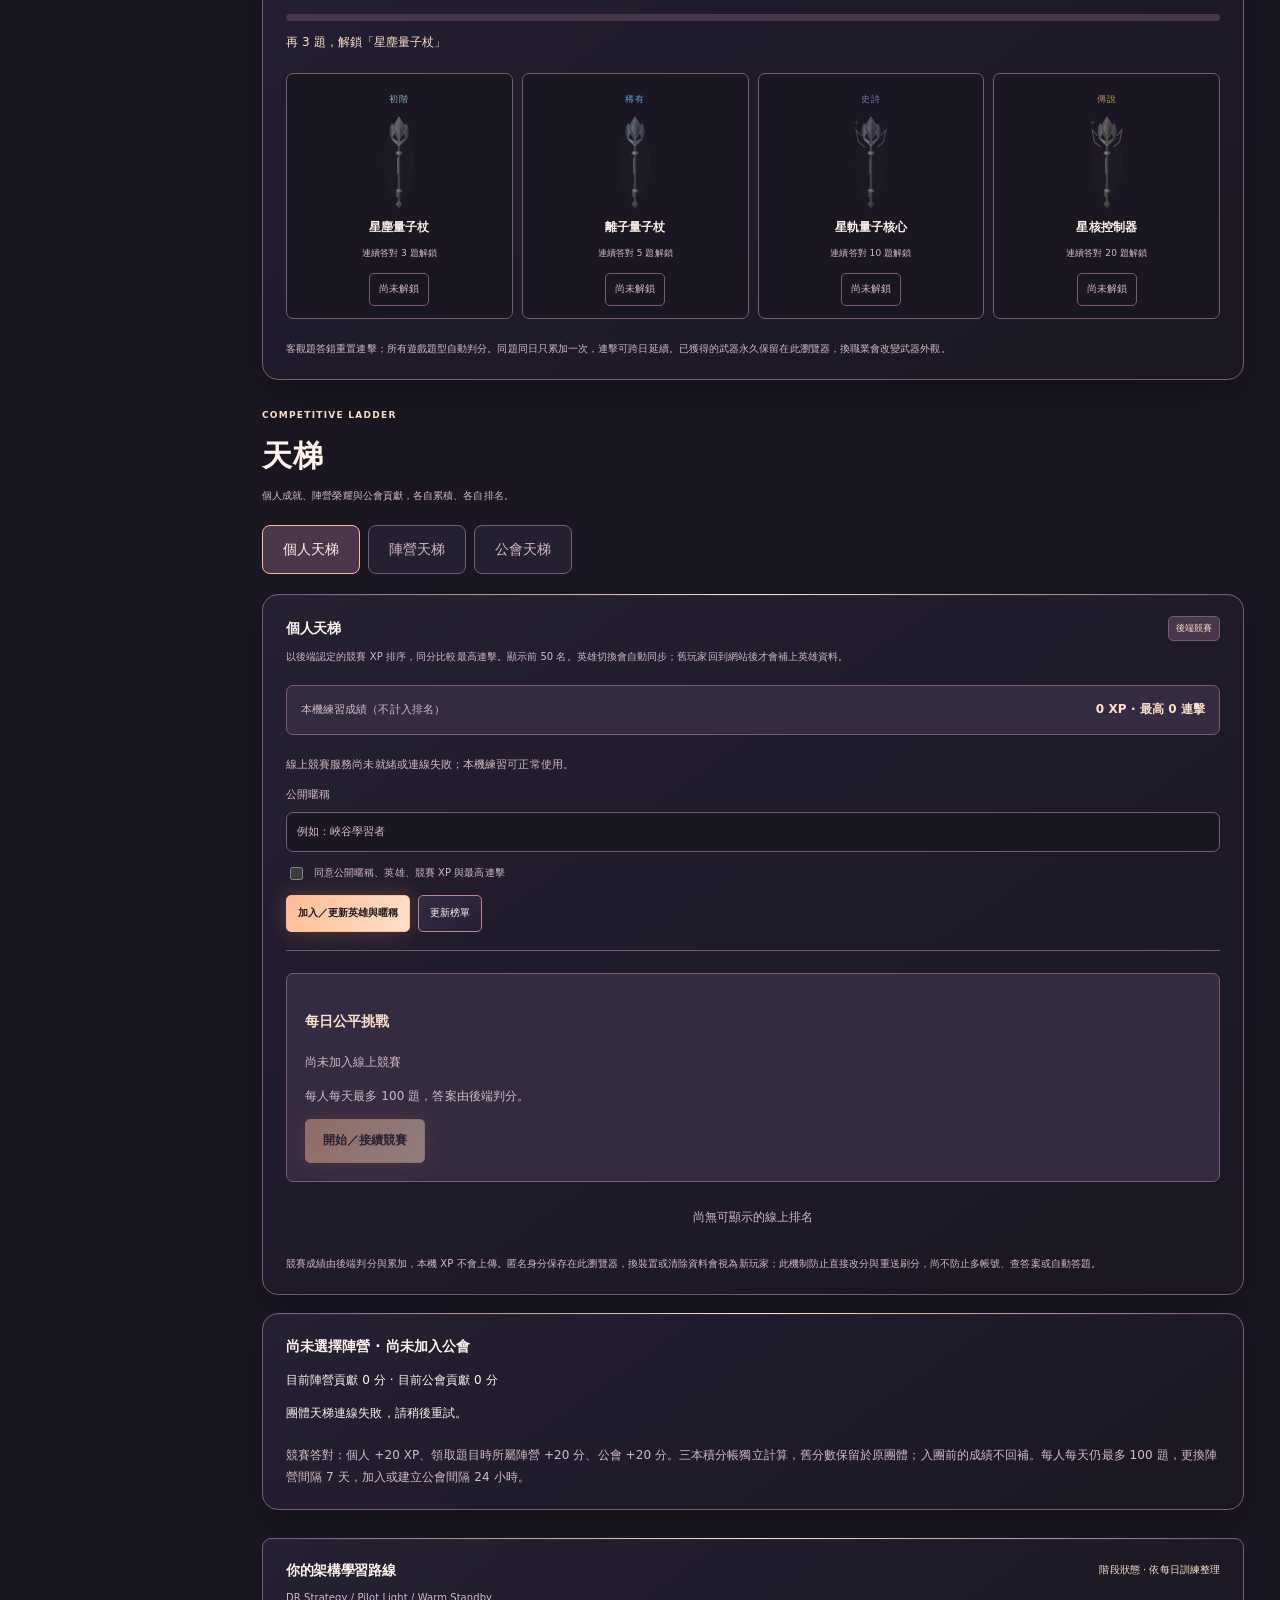
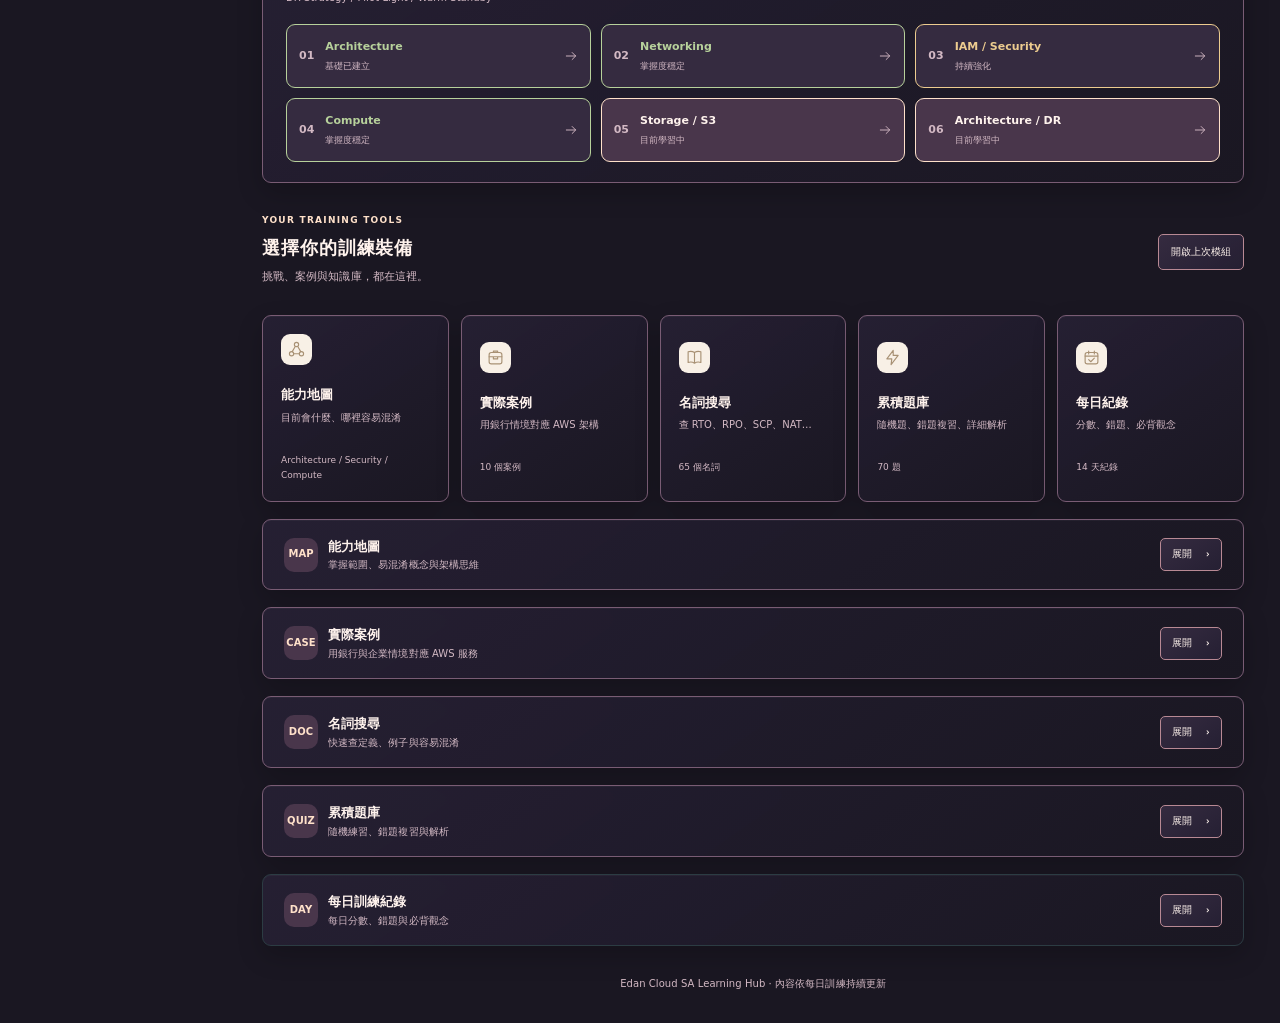
==== commit 7549cc6d: "Connect Rift arena to six-stage DR learning campaign, remediation and shared review records" ====
--- a/index.html
+++ b/index.html
@@ -15,7 +15,8 @@
 <link rel="stylesheet" href="map-relations.css?v=20261002-route-v1">
 <link rel="stylesheet" href="teams.css?v=20261002-teams-v1">
 <link rel="stylesheet" href="league.css?v=20261003-battle-v1">
-<link rel="stylesheet" href="moba.css?v=20261003-rift-art-v4">
+<link rel="stylesheet" href="moba.css?v=20261004-learning-v1">
+<link rel="stylesheet" href="learning-campaign.css?v=20261004-learning-v1">
 </head>
 <body>
 <aside class="sidebar" aria-label="學習導航">
@@ -199,6 +200,7 @@
 <script src="ranking-config.js?v=20261002-supabase"></script><script src="arena.js?v=20261003-hero-sync-v2"></script>
 <script src="map-relations.js?v=20261002-cosmic-v6"></script>
 <script src="teams.js?v=20261002-teams-v1"></script>
-<script src="moba.js?v=20261003-rift-art-v4"></script>
+<script src="moba.js?v=20261004-learning-v1"></script>
 <script src="league.js?v=20261003-play-v1"></script>
+<script src="learning-campaign.js?v=20261004-learning-v1"></script>
 </body></html>
--- a/learning-campaign.css
+++ b/learning-campaign.css
@@ -0,0 +1,2 @@
+.moba-learning{display:grid;grid-template-columns:minmax(0,1.4fr) minmax(340px,1fr);gap:14px}.moba-learning>*{grid-column:1/-1}.moba-learning .moba-viewport{grid-column:1;grid-row:4;align-self:start;width:100%!important;margin:0}.moba-learning .campaign-panel{grid-column:2;grid-row:4}.moba-learning .moba-training{display:none!important}.moba-learning .moba-shop,.moba-learning>p.moba-help:not(#duel-status),.moba-learning>p.moba-note{display:none}.moba-learning .moba-head,.moba-learning .moba-toolbar,.moba-learning .moba-scoreboard{margin-top:0;margin-bottom:0}.moba-learning.moba-expanded>*{max-width:none}.moba-learning.moba-expanded .moba-hud{width:100%;box-sizing:border-box;max-width:none}.moba-learning .moba-hud{margin-top:0}.moba-learning [data-moba-skill]:disabled{opacity:1;cursor:default}.moba-learning .moba-tip{margin:0}.campaign-panel{background:linear-gradient(145deg,#142b31,#0c1b24);border:1px solid #9e8b5c77;padding:20px;border-radius:5px;color:#dce5df;line-height:1.7;min-width:0}.campaign-panel[hidden]{display:none}.campaign-label{font-size:9px;letter-spacing:1.5px;color:#cbb783}.campaign-panel h3{font-size:19px;line-height:1.4;margin:7px 0 16px;color:#ecdfc3}.campaign-road{display:grid;grid-template-columns:repeat(6,minmax(0,1fr));gap:5px;margin:12px 0 18px}.campaign-road>span{position:relative;border-bottom:2px solid #51646b;padding:3px 0 8px;color:#748a8f;text-align:center;font-size:15px}.campaign-road small{display:block;font-size:9px;white-space:nowrap}.campaign-road .done{color:#95d9bd;border-color:#68b9a0}.campaign-road .current{color:#f1d293;border-color:#f1d293;text-shadow:0 0 12px #dab56455}.campaign-brief{font-size:12px;color:#b7ccc9;margin:12px 0;line-height:1.8}.campaign-brief b{display:block;color:#e5d39c;margin-bottom:5px}.campaign-objective{display:flex;gap:12px;flex-wrap:wrap;padding:13px;margin:15px 0;border:1px solid #668f8866;background:#17413a55;font-size:12px}.campaign-panel h4{font-size:14px;line-height:1.8;color:#eef1e6;margin:14px 0}.campaign-answer{display:grid;gap:8px}.campaign-answer>label{display:flex;align-items:flex-start;gap:9px;background:#22393e6b;padding:10px 12px;border:1px solid #729a8f55;border-radius:4px;font-size:12px;cursor:pointer}.campaign-answer>label:has(input:checked){border-color:#d9ba77;background:#806c3c35}.campaign-answer input{accent-color:#c9ac6a;margin-top:5px;flex-shrink:0}.campaign-answer .campaign-field{display:grid;grid-template-columns:1fr;gap:6px}.campaign-answer select{width:100%;font-size:12px;padding:9px}.campaign-order-row{display:grid;grid-template-columns:22px 1fr 28px 28px;align-items:center;gap:6px;padding:9px 8px;background:#20383c;border:1px solid #708b8255;font-size:11px;cursor:grab}.campaign-order-row>span{color:#d6bb7f}.campaign-order-row b{font-weight:400}.campaign-order-row button{padding:4px;font-size:14px;min-height:28px}.campaign-panel #campaign-feedback{margin:12px 0;line-height:1.8;font-size:12px;color:#bcd3cb}.campaign-panel #campaign-feedback b{color:#e1c996}.campaign-correct{white-space:pre-wrap;padding:8px 10px;border-left:2px solid #c4a065;background:#15252a;color:#f0deae}.campaign-panel #campaign-feedback small{font-size:11px;color:#9dc2bb}.campaign-panel button{margin:4px 5px 4px 0}.campaign-panel button[hidden]{display:none}.campaign-note{font-size:10px;line-height:1.8;color:#9fb6b8}.campaign-source{font-size:10px;color:#9bbaa9;text-decoration:none;display:block;margin-top:14px;border-top:1px solid #6e826533;padding-top:9px}.campaign-recap{padding-left:18px;font-size:11px;color:#b7cac6}.campaign-recap li{margin:9px 0}.campaign-recap b{display:block;color:#e2ce9d}.campaign-victory{font-size:18px;color:#ecd092;letter-spacing:1px;border:1px solid #b79d5f;padding:13px;background:#715a2529}.moba-learning.moba-expanded{display:grid;align-content:start;grid-template-columns:minmax(0,1.4fr) minmax(340px,1fr)}.moba-learning.moba-expanded .campaign-panel{padding:16px}.moba-learning.moba-expanded .moba-viewport{min-width:0}.moba-learning.moba-expanded .campaign-panel{max-height:calc(100dvh - 290px);overflow:auto}.moba-learning.moba-expanded .campaign-panel h3{font-size:17px}.moba-learning.moba-expanded .moba-head h2{font-size:22px}.moba-learning.moba-expanded .moba-scoreboard{padding:7px 14px}.moba-learning.moba-expanded .moba-hud{margin:0}.moba-learning.moba-expanded .moba-toolbar{padding:0}.moba-learning .moba-scoreboard .score-center{letter-spacing:1px}.moba-learning .moba-scoreboard .score-center:before{content:'主線防線';display:block;font-size:9px;color:#9ab1b1;font-weight:400;margin-bottom:3px}
+@media(max-width:1000px){.moba-learning,.moba-learning.moba-expanded{grid-template-columns:1fr}.moba-learning .moba-viewport,.moba-learning .campaign-panel{grid-column:1;grid-row:auto}.moba-learning.moba-expanded .campaign-panel{max-height:none;overflow:visible}.moba-learning .campaign-panel{padding:15px}.campaign-panel h3{font-size:18px}.campaign-panel h4{font-size:13px}.campaign-answer>label{font-size:12px}.campaign-road small{font-size:8px}.moba-learning.moba-expanded .moba-head h2{font-size:16px}}
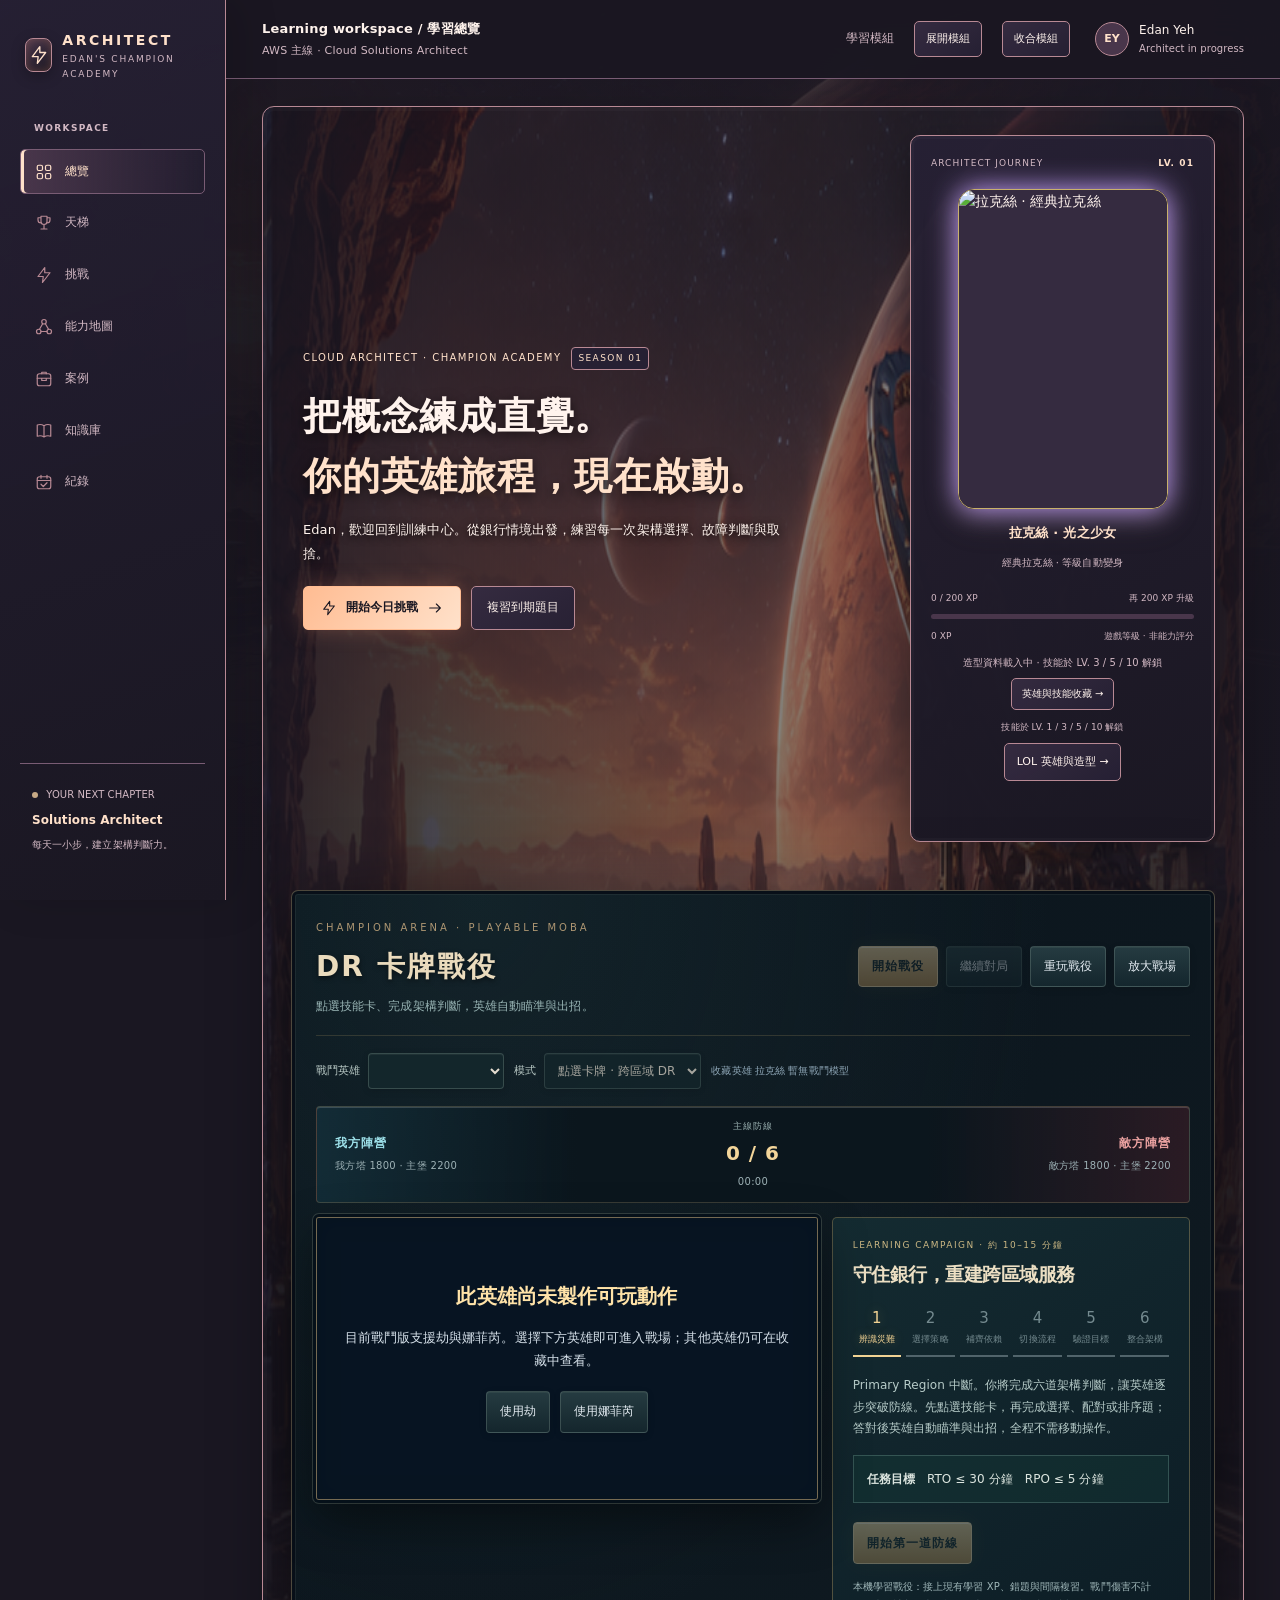
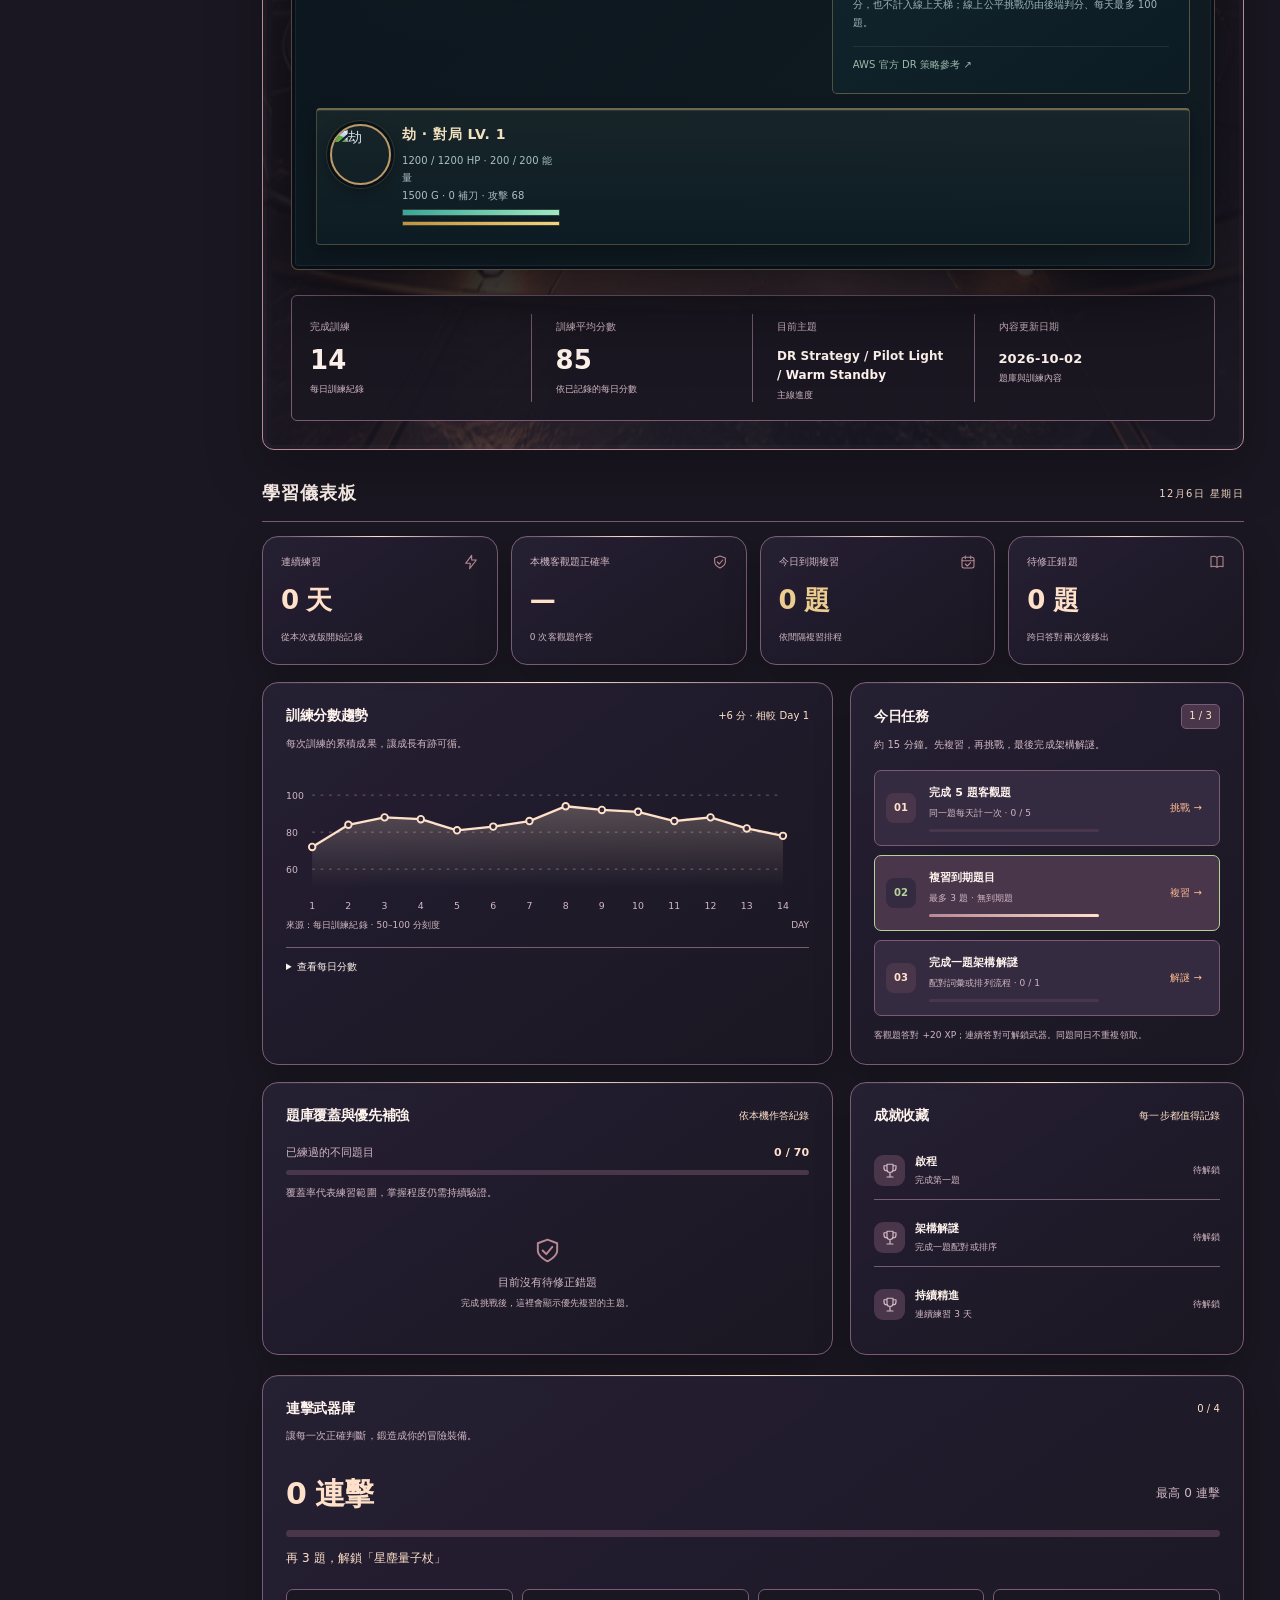
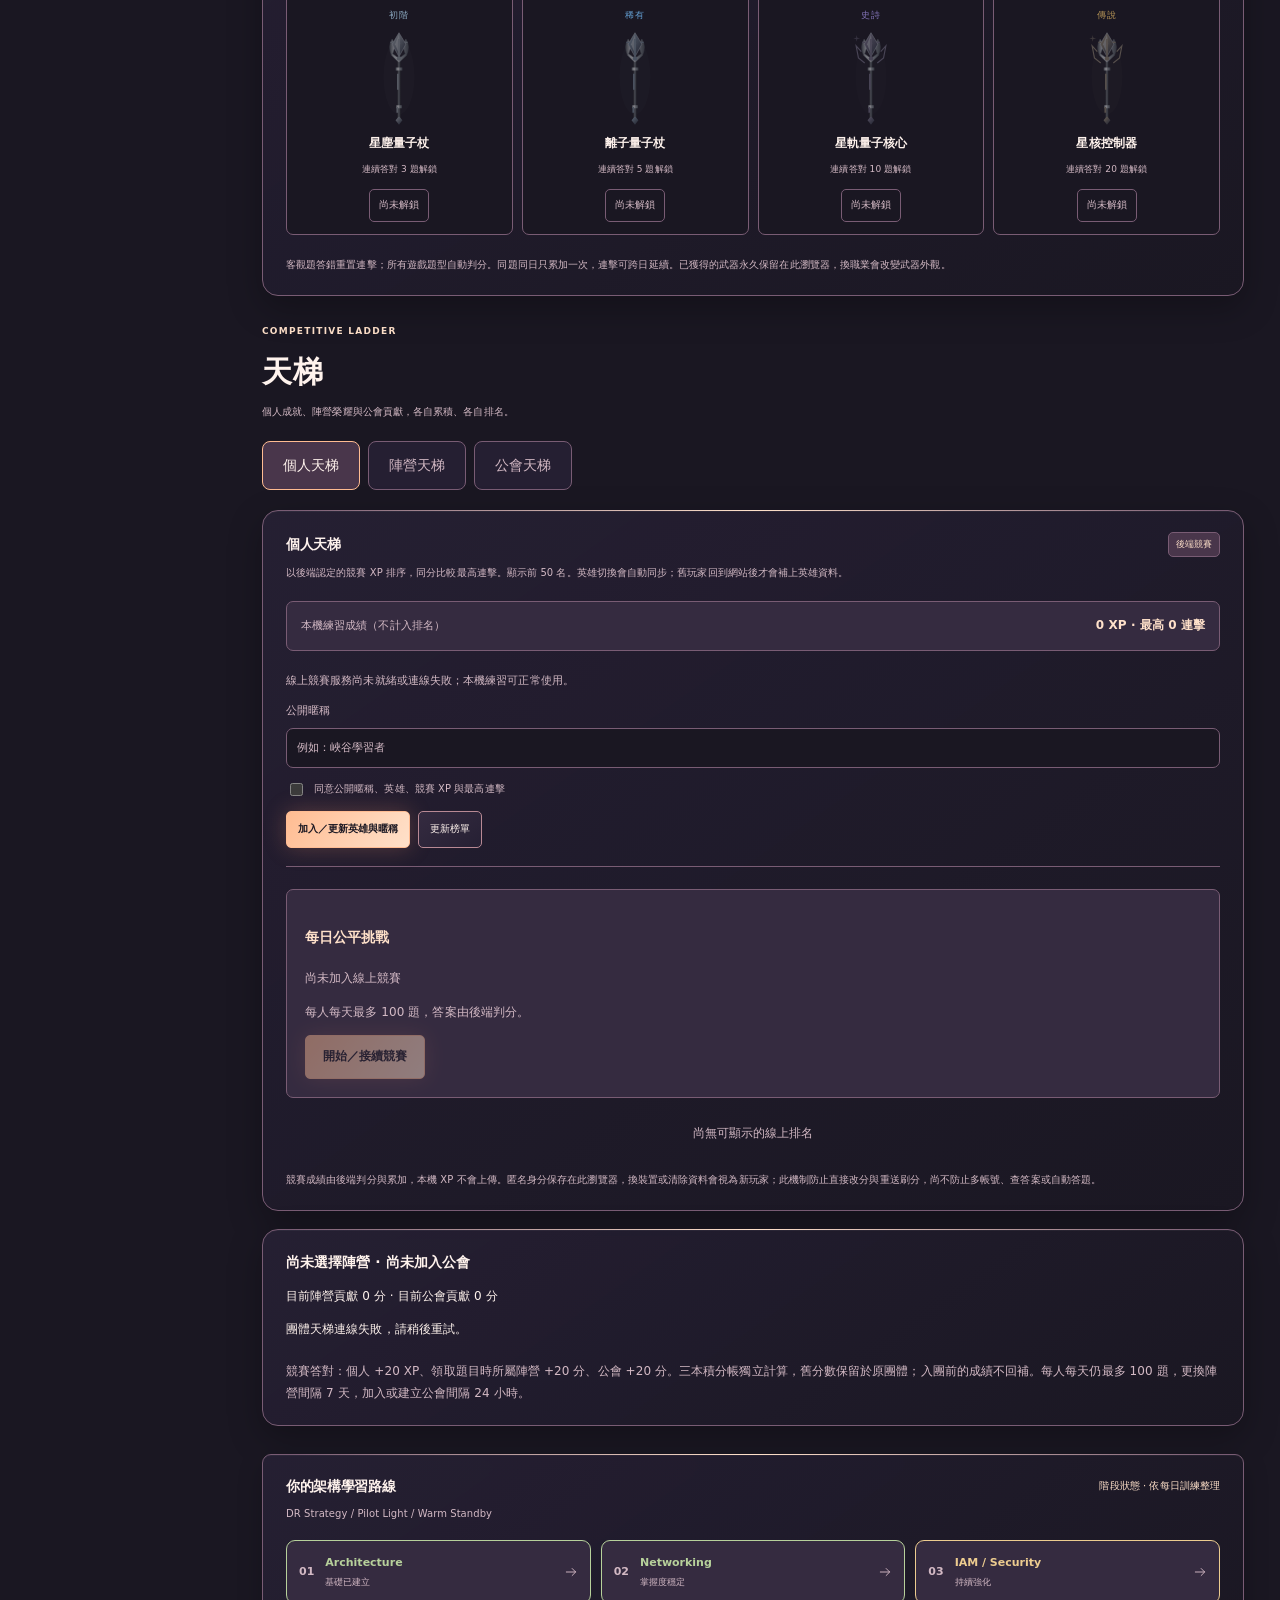
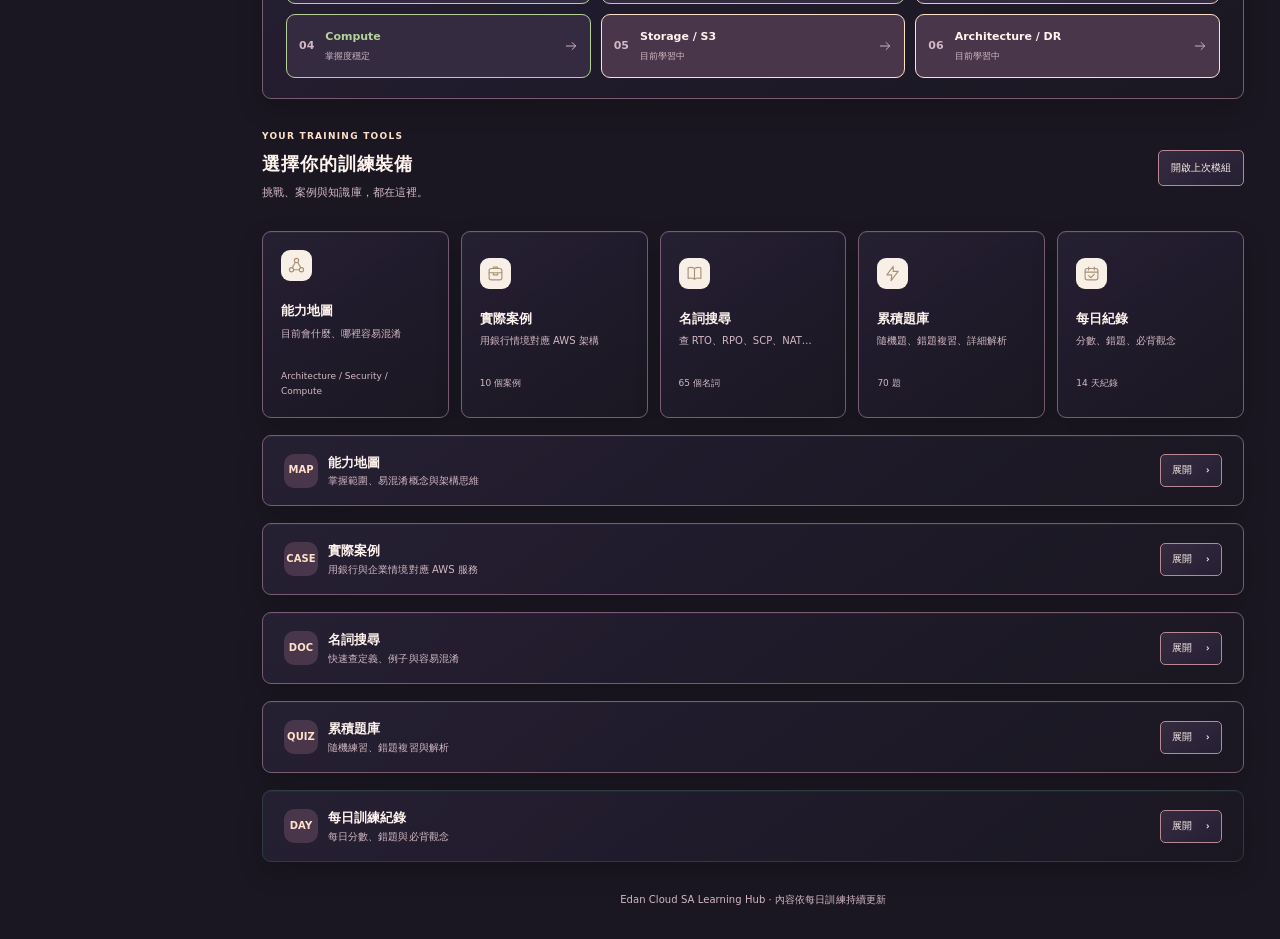
==== commit 1f640953: "Use click-only skill cards for learning combat and remove manual mode controls" ====
--- a/index.html
+++ b/index.html
@@ -15,8 +15,8 @@
 <link rel="stylesheet" href="map-relations.css?v=20261002-route-v1">
 <link rel="stylesheet" href="teams.css?v=20261002-teams-v1">
 <link rel="stylesheet" href="league.css?v=20261003-battle-v1">
-<link rel="stylesheet" href="moba.css?v=20261004-learning-v1">
-<link rel="stylesheet" href="learning-campaign.css?v=20261004-learning-v1">
+<link rel="stylesheet" href="moba.css?v=20261004-cards-v1">
+<link rel="stylesheet" href="learning-campaign.css?v=20261004-cards-v1">
 </head>
 <body>
 <aside class="sidebar" aria-label="學習導航">
@@ -200,7 +200,7 @@
 <script src="ranking-config.js?v=20261002-supabase"></script><script src="arena.js?v=20261003-hero-sync-v2"></script>
 <script src="map-relations.js?v=20261002-cosmic-v6"></script>
 <script src="teams.js?v=20261002-teams-v1"></script>
-<script src="moba.js?v=20261004-learning-v1"></script>
+<script src="moba.js?v=20261004-cards-v1"></script>
 <script src="league.js?v=20261003-play-v1"></script>
-<script src="learning-campaign.js?v=20261004-learning-v1"></script>
+<script src="learning-campaign.js?v=20261004-cards-v1"></script>
 </body></html>
--- a/learning-campaign.css
+++ b/learning-campaign.css
@@ -1,2 +1,4 @@
 .moba-learning{display:grid;grid-template-columns:minmax(0,1.4fr) minmax(340px,1fr);gap:14px}.moba-learning>*{grid-column:1/-1}.moba-learning .moba-viewport{grid-column:1;grid-row:4;align-self:start;width:100%!important;margin:0}.moba-learning .campaign-panel{grid-column:2;grid-row:4}.moba-learning .moba-training{display:none!important}.moba-learning .moba-shop,.moba-learning>p.moba-help:not(#duel-status),.moba-learning>p.moba-note{display:none}.moba-learning .moba-head,.moba-learning .moba-toolbar,.moba-learning .moba-scoreboard{margin-top:0;margin-bottom:0}.moba-learning.moba-expanded>*{max-width:none}.moba-learning.moba-expanded .moba-hud{width:100%;box-sizing:border-box;max-width:none}.moba-learning .moba-hud{margin-top:0}.moba-learning [data-moba-skill]:disabled{opacity:1;cursor:default}.moba-learning .moba-tip{margin:0}.campaign-panel{background:linear-gradient(145deg,#142b31,#0c1b24);border:1px solid #9e8b5c77;padding:20px;border-radius:5px;color:#dce5df;line-height:1.7;min-width:0}.campaign-panel[hidden]{display:none}.campaign-label{font-size:9px;letter-spacing:1.5px;color:#cbb783}.campaign-panel h3{font-size:19px;line-height:1.4;margin:7px 0 16px;color:#ecdfc3}.campaign-road{display:grid;grid-template-columns:repeat(6,minmax(0,1fr));gap:5px;margin:12px 0 18px}.campaign-road>span{position:relative;border-bottom:2px solid #51646b;padding:3px 0 8px;color:#748a8f;text-align:center;font-size:15px}.campaign-road small{display:block;font-size:9px;white-space:nowrap}.campaign-road .done{color:#95d9bd;border-color:#68b9a0}.campaign-road .current{color:#f1d293;border-color:#f1d293;text-shadow:0 0 12px #dab56455}.campaign-brief{font-size:12px;color:#b7ccc9;margin:12px 0;line-height:1.8}.campaign-brief b{display:block;color:#e5d39c;margin-bottom:5px}.campaign-objective{display:flex;gap:12px;flex-wrap:wrap;padding:13px;margin:15px 0;border:1px solid #668f8866;background:#17413a55;font-size:12px}.campaign-panel h4{font-size:14px;line-height:1.8;color:#eef1e6;margin:14px 0}.campaign-answer{display:grid;gap:8px}.campaign-answer>label{display:flex;align-items:flex-start;gap:9px;background:#22393e6b;padding:10px 12px;border:1px solid #729a8f55;border-radius:4px;font-size:12px;cursor:pointer}.campaign-answer>label:has(input:checked){border-color:#d9ba77;background:#806c3c35}.campaign-answer input{accent-color:#c9ac6a;margin-top:5px;flex-shrink:0}.campaign-answer .campaign-field{display:grid;grid-template-columns:1fr;gap:6px}.campaign-answer select{width:100%;font-size:12px;padding:9px}.campaign-order-row{display:grid;grid-template-columns:22px 1fr 28px 28px;align-items:center;gap:6px;padding:9px 8px;background:#20383c;border:1px solid #708b8255;font-size:11px;cursor:grab}.campaign-order-row>span{color:#d6bb7f}.campaign-order-row b{font-weight:400}.campaign-order-row button{padding:4px;font-size:14px;min-height:28px}.campaign-panel #campaign-feedback{margin:12px 0;line-height:1.8;font-size:12px;color:#bcd3cb}.campaign-panel #campaign-feedback b{color:#e1c996}.campaign-correct{white-space:pre-wrap;padding:8px 10px;border-left:2px solid #c4a065;background:#15252a;color:#f0deae}.campaign-panel #campaign-feedback small{font-size:11px;color:#9dc2bb}.campaign-panel button{margin:4px 5px 4px 0}.campaign-panel button[hidden]{display:none}.campaign-note{font-size:10px;line-height:1.8;color:#9fb6b8}.campaign-source{font-size:10px;color:#9bbaa9;text-decoration:none;display:block;margin-top:14px;border-top:1px solid #6e826533;padding-top:9px}.campaign-recap{padding-left:18px;font-size:11px;color:#b7cac6}.campaign-recap li{margin:9px 0}.campaign-recap b{display:block;color:#e2ce9d}.campaign-victory{font-size:18px;color:#ecd092;letter-spacing:1px;border:1px solid #b79d5f;padding:13px;background:#715a2529}.moba-learning.moba-expanded{display:grid;align-content:start;grid-template-columns:minmax(0,1.4fr) minmax(340px,1fr)}.moba-learning.moba-expanded .campaign-panel{padding:16px}.moba-learning.moba-expanded .moba-viewport{min-width:0}.moba-learning.moba-expanded .campaign-panel{max-height:calc(100dvh - 290px);overflow:auto}.moba-learning.moba-expanded .campaign-panel h3{font-size:17px}.moba-learning.moba-expanded .moba-head h2{font-size:22px}.moba-learning.moba-expanded .moba-scoreboard{padding:7px 14px}.moba-learning.moba-expanded .moba-hud{margin:0}.moba-learning.moba-expanded .moba-toolbar{padding:0}.moba-learning .moba-scoreboard .score-center{letter-spacing:1px}.moba-learning .moba-scoreboard .score-center:before{content:'主線防線';display:block;font-size:9px;color:#9ab1b1;font-weight:400;margin-bottom:3px}
 @media(max-width:1000px){.moba-learning,.moba-learning.moba-expanded{grid-template-columns:1fr}.moba-learning .moba-viewport,.moba-learning .campaign-panel{grid-column:1;grid-row:auto}.moba-learning.moba-expanded .campaign-panel{max-height:none;overflow:visible}.moba-learning .campaign-panel{padding:15px}.campaign-panel h3{font-size:18px}.campaign-panel h4{font-size:13px}.campaign-answer>label{font-size:12px}.campaign-road small{font-size:8px}.moba-learning.moba-expanded .moba-head h2{font-size:16px}}
+
+.moba-learning .moba-skill-grid,.moba-learning .moba-summoners,.moba-learning #moba-tip,.moba-learning #duel-status,.moba-learning .moba-toolbar label:has(#moba-quick),.moba-learning .moba-toolbar label:has(#moba-auto){display:none!important}.campaign-cards{display:grid;grid-template-columns:repeat(2,minmax(0,1fr));gap:8px;margin:15px 0}.campaign-cards p{grid-column:1/-1;margin:0;font-size:12px;color:#ecd092}.campaign-cards p small{display:block;font-size:10px;color:#aac3bd}.campaign-cards button{display:grid;grid-template-columns:38px 1fr;gap:5px 8px;align-items:center;margin:0;padding:10px;text-align:left;min-height:80px;background:linear-gradient(145deg,#24464b,#101e2a);border:1px solid #647b78;border-radius:8px;color:#dfebe4;cursor:pointer}.campaign-cards img{width:38px;height:38px;grid-row:1/3;border-radius:4px}.campaign-cards b{font-size:12px}.campaign-cards button small{font-size:10px;color:#abc1ba}.campaign-cards button[aria-pressed=true]{border:2px solid #e8c980;background:linear-gradient(145deg,#665132,#203739);box-shadow:0 0 16px #e3ba5330}.campaign-cards button:focus-visible{outline:2px solid #fff;outline-offset:3px}.campaign-cards button:disabled{cursor:default;opacity:.85}
